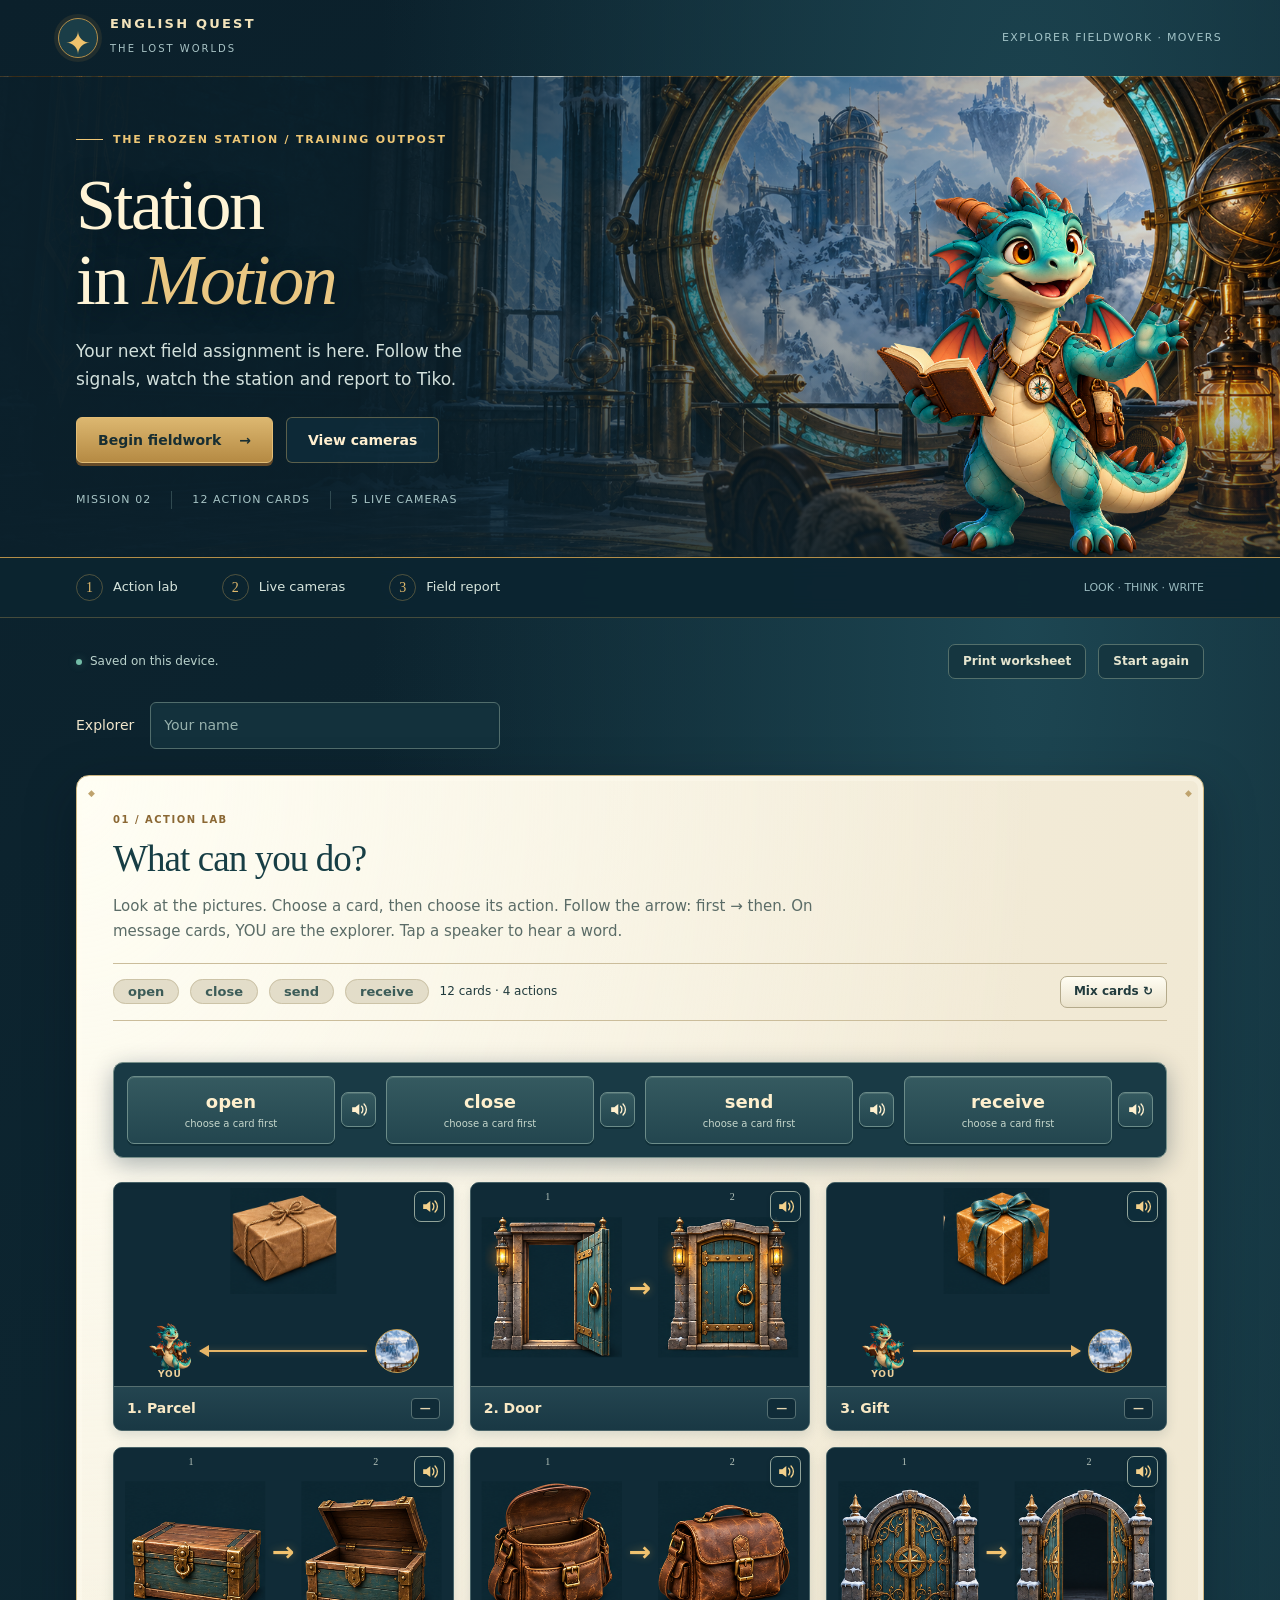
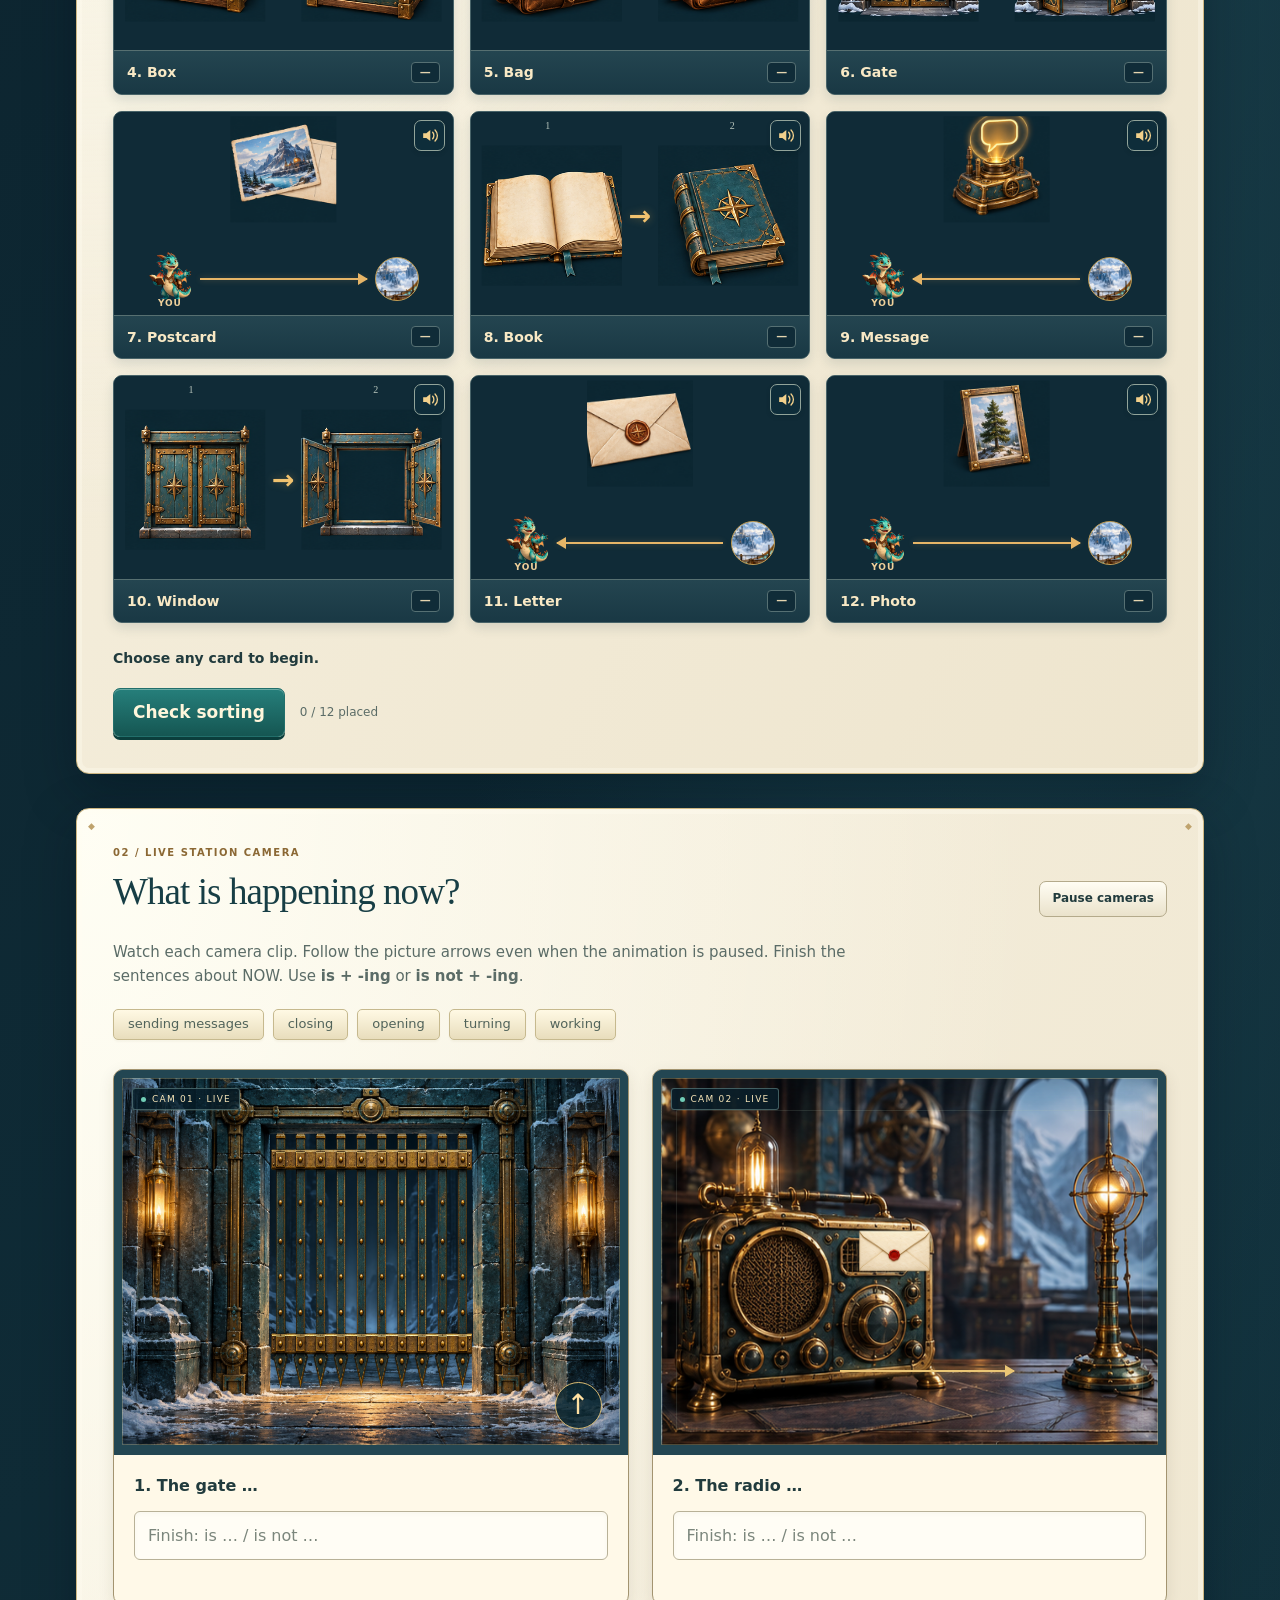
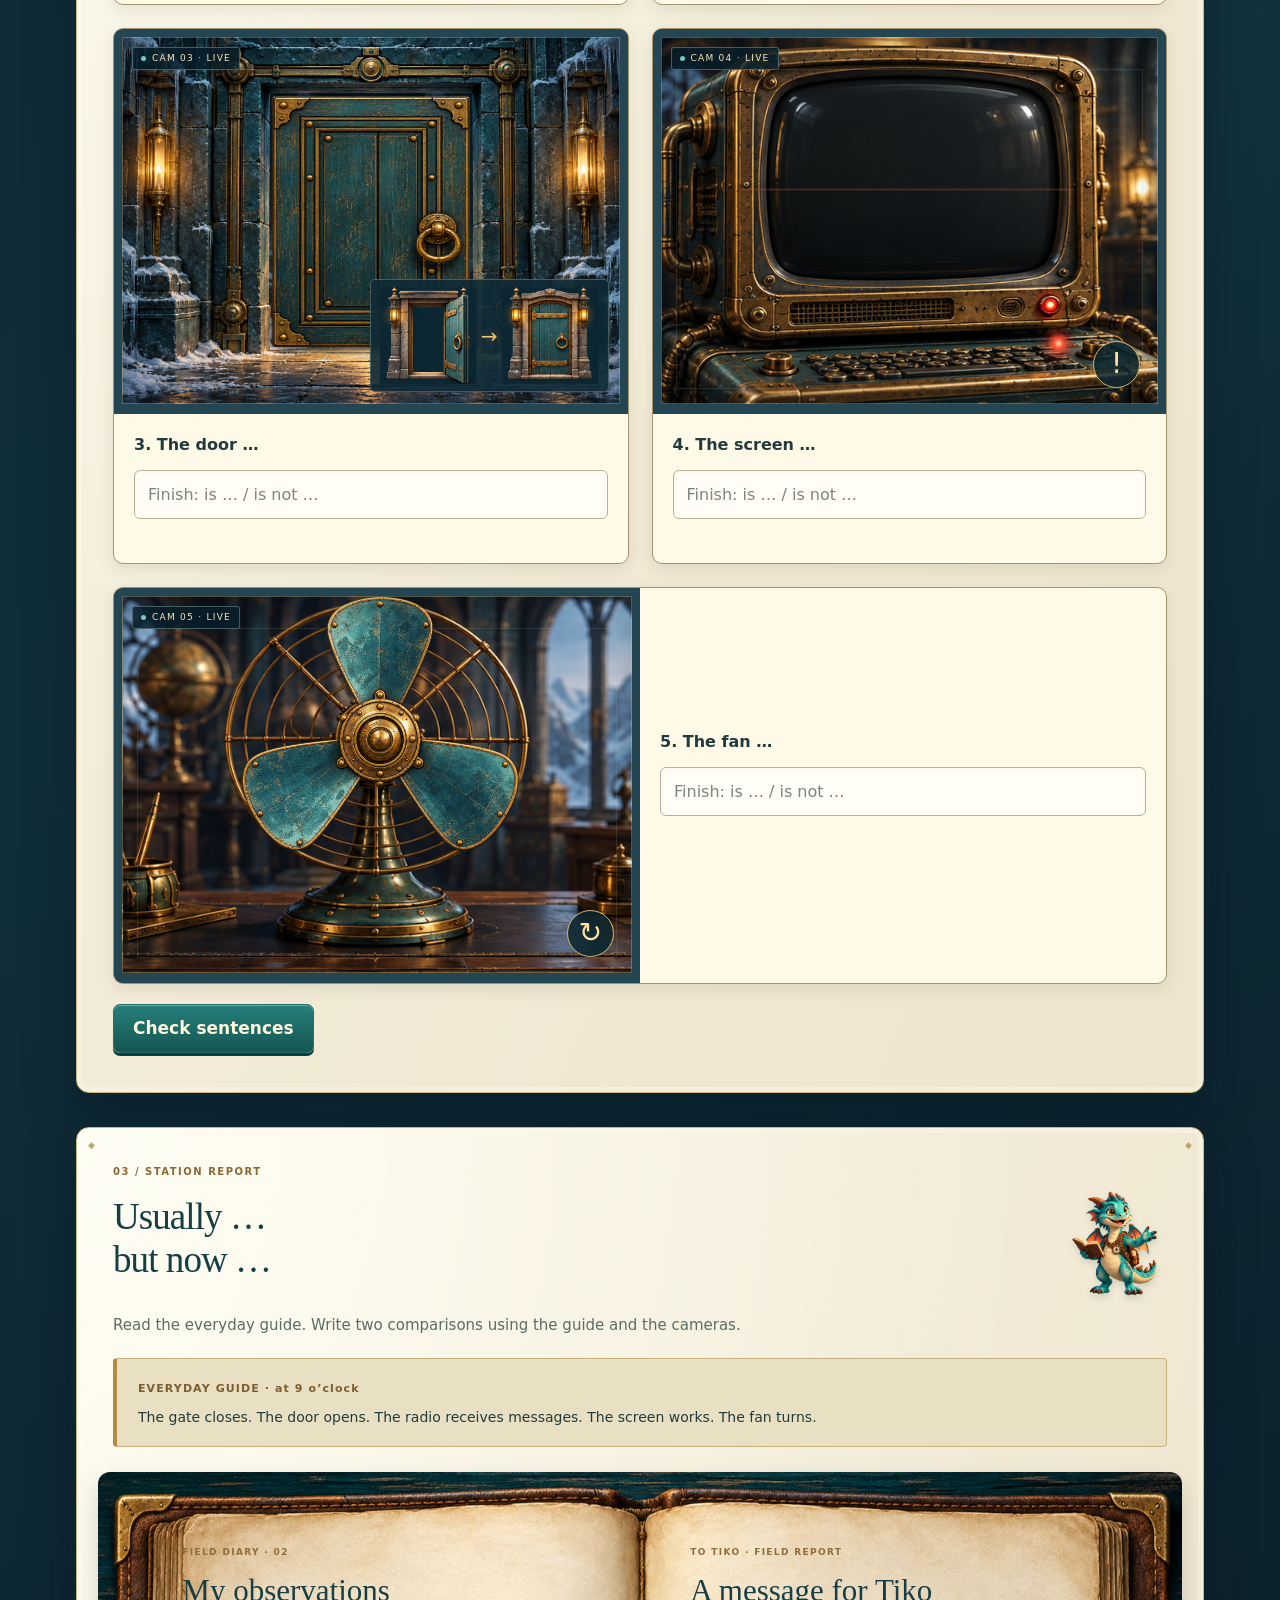
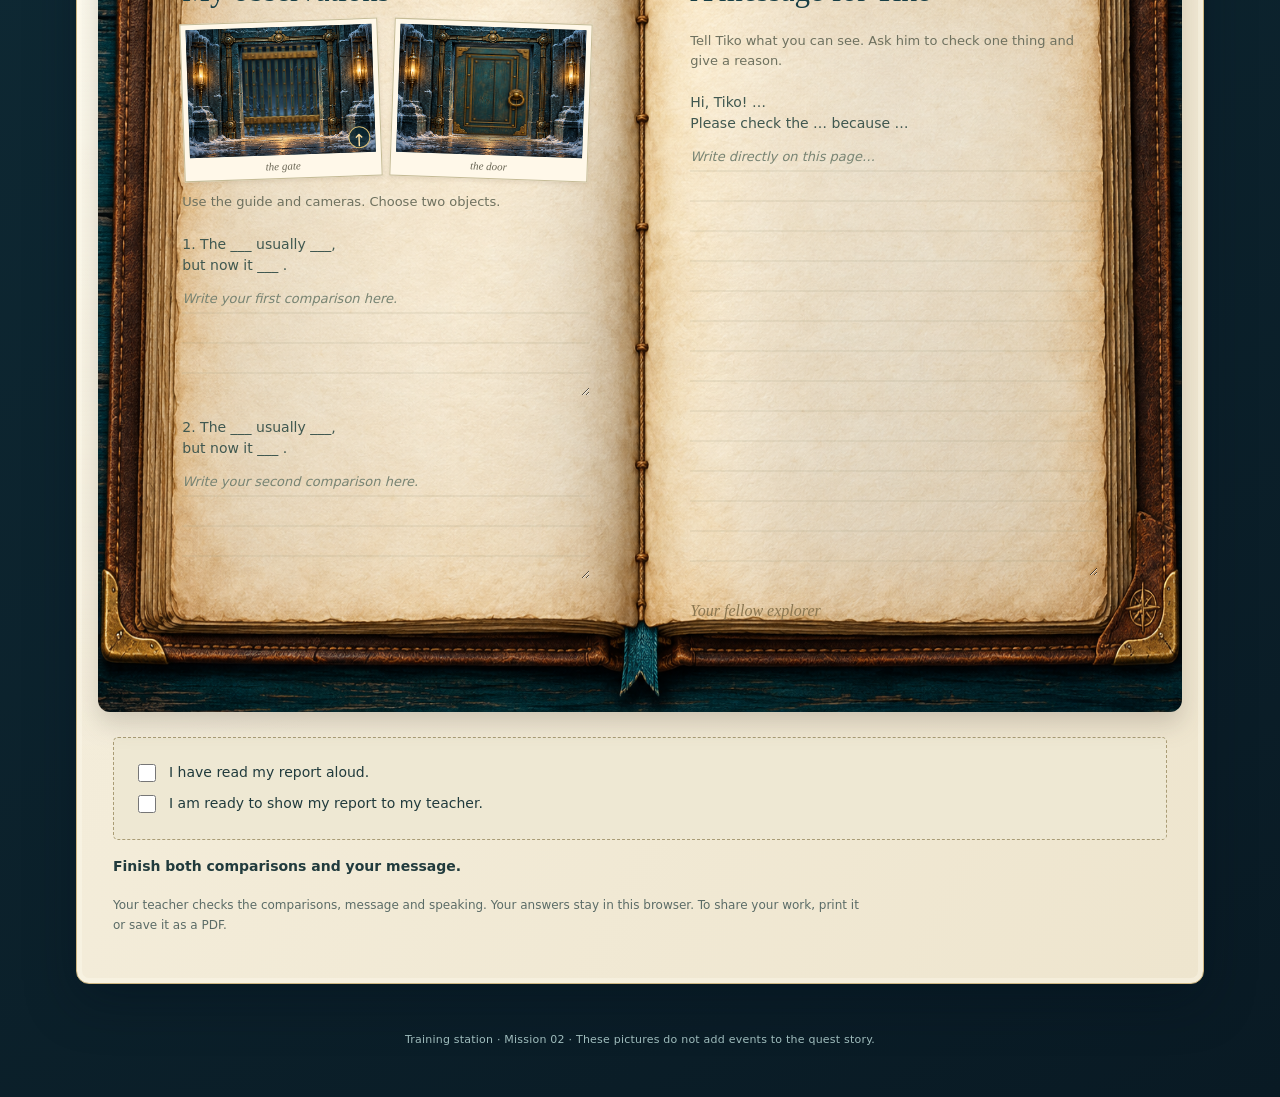
==== index.html @ 45d47714 "Add Mission 02 interactive homework with illustrations, animation and audio" ====
<!doctype html>
<html lang="en">
<head>
<meta charset="utf-8"><meta name="viewport" content="width=device-width,initial-scale=1">
<meta name="theme-color" content="#123e48">
<title>Mission 02 · Station in Motion</title>
<link rel="stylesheet" href="game.css">
<link rel="stylesheet" href="motion-journal.css">
<link rel="stylesheet" href="pronunciation.css">
</head>
<body>
<div class="masthead"><a href="#" class="brand"><span class="compass" aria-hidden="true">✦</span><span><strong>ENGLISH QUEST</strong><small>THE LOST WORLDS</small></span></a><span class="masthead-note">Explorer fieldwork · Movers</span></div>
<header class="hero"><div class="hero-inner"><div class="hero-copy"><div class="eyebrow">The Frozen Station / Training outpost</div><h1>Station<br>in <em>Motion</em></h1><p>Your next field assignment is here. Follow the signals, watch the station and report to Tiko.</p><div class="hero-buttons"><a class="hero-primary" href="#part1">Begin fieldwork <span aria-hidden="true">→</span></a><a href="#part2">View cameras</a></div><div class="hero-meta"><span>Mission 02</span><span>12 action cards</span><span>5 live cameras</span></div></div><img class="tiko-hero" src="assets/tiko-field-guide.png" alt="Tiko welcomes you with his field notebook" width="365" height="410"></div></header>
<nav class="quest-nav" aria-label="Your assignment"><div class="quest-nav-inner"><a href="#part1"><b>1</b> Action lab</a><a href="#part2"><b>2</b> Live cameras</a><a href="#part3"><b>3</b> Field report</a><span class="nav-progress">LOOK · THINK · WRITE</span></div></nav>
<main>
<div class="toolbar"><span class="save" id="saveStatus" role="status">Answers save on this device.</span><button id="print">Print worksheet</button><button id="restart">Start again</button></div>
<div id="resetBox" class="reset-box" hidden><p>Start a new attempt? This will clear your answers on this device.</p><button id="cancelReset">Keep my work</button> <button id="confirmReset">Clear and start again</button></div>
<label class="name">Explorer <input id="name" autocomplete="given-name" placeholder="Your name" maxlength="70"></label>
<section id="part1"><div class="step">01 / Action lab</div><h2>What can you do?</h2><p class="intro">Look at the pictures. Choose a card, then choose its action. Follow the arrow: first → then. On message cards, YOU are the explorer. Tap a speaker to hear a word.</p>
<div class="legend"><span><b>open</b></span><span><b>close</b></span><span><b>send</b></span><span><b>receive</b></span><span>12 cards · 4 actions</span><button id="mixCards" type="button">Mix cards ↻</button></div>

<div class="bins" aria-label="Choose an action"><button data-bin="open">open<small>choose a card first</small></button><button data-bin="close">close<small>choose a card first</small></button><button data-bin="send">send<small>choose a card first</small></button><button data-bin="receive">receive<small>choose a card first</small></button></div>
<div class="cards" id="cards"></div><p class="status" id="sortStatus" role="status" aria-live="polite">Choose any card to begin.</p><div class="actions"><button class="primary" id="checkSort">Check sorting</button><span class="progress" id="sortProgress"></span></div></section>
<section id="part2"><div class="step">02 / Live station camera</div><div class="camera"><h2>What is happening now?</h2><button id="pause" aria-pressed="false">Pause cameras</button></div>
<p class="intro">Watch each camera clip. Follow the picture arrows even when the animation is paused. Finish the sentences about NOW. Use <b>is + -ing</b> or <b>is not + -ing</b>.</p><div class="bank" id="bank"></div>
<div class="scenes" id="scenes"></div><div class="actions"><button class="primary" id="checkNow">Check sentences</button><span id="nowStatus" class="status" role="status" aria-live="polite"></span></div></section>
<section id="part3"><div class="step">03 / Station report</div><div class="report-heading"><h2>Usually …<br>but now …</h2><img src="assets/tiko-field-guide.png" alt="Tiko with his notebook" width="105" height="112" loading="lazy"></div><p class="intro">Read the everyday guide. Write two comparisons using the guide and the cameras.</p>
<div class="routine"><b>EVERYDAY GUIDE · at 9 o’clock</b><p>The gate closes. The door opens. The radio receives messages. The screen works. The fan turns.</p></div>
<div class="writing journal-spread" aria-label="Your open field diary">
<div class="journal-page journal-left"><p class="journal-eyebrow">FIELD DIARY · 02</p><h3>My observations</h3><div class="journal-photos" aria-label="Look back at the cameras"><figure><div class="mini-camera" data-mini-camera="gate"></div><figcaption>the gate</figcaption></figure><figure><div class="mini-camera" data-mini-camera="door"></div><figcaption>the door</figcaption></figure></div><p class="journal-instruction">Use the guide and cameras. Choose two objects.</p><label for="compare1">1. The ___ usually ___,<br>but now it ___ .<textarea id="compare1" rows="3" placeholder="Write your first comparison here."></textarea></label><label for="compare2">2. The ___ usually ___,<br>but now it ___ .<textarea id="compare2" rows="3" placeholder="Write your second comparison here."></textarea></label></div>
<div class="journal-page journal-right"><p class="journal-eyebrow">TO TIKO · FIELD REPORT</p><h3>A message for Tiko</h3><p class="journal-instruction">Tell Tiko what you can see. Ask him to check one thing and give a reason.</p><label for="message">Hi, Tiko! …<br>Please check the … because …<textarea id="message" rows="11" placeholder="Write directly on this page…"></textarea></label><span class="journal-signoff">Your fellow explorer</span></div></div>
<div class="checklist"><label><input type="checkbox" id="readAloud"> I have read my report aloud.</label><label><input type="checkbox" id="ready"> I am ready to show my report to my teacher.</label></div><p id="reportStatus" class="status" role="status"></p><p class="notice">Your teacher checks the comparisons, message and speaking. Your answers stay in this browser. To share your work, print it or save it as a PDF.</p></section>
<footer>Training station · Mission 02 · These pictures do not add events to the quest story.</footer>
</main>
<script>
'use strict';
const KEY='english-quest-homework02-v1';
const $=s=>document.querySelector(s);
const shuffle=a=>{const b=[...a];for(let i=b.length-1;i>0;i--){const j=Math.floor(Math.random()*(i+1));[b[i],b[j]]=[b[j],b[i]]}return b};
const items=[['window','open'],['box','open'],['gate','open'],['bag','close'],['book','close'],['door','close'],['postcard','send'],['gift','send'],['photo','send'],['letter','receive'],['parcel','receive'],['message','receive']].map(([id,action])=>({id,action}));
function mixOrder(previous=[]){const action=id=>items.find(x=>x.id===id).action;for(let attempt=0;attempt<3000;attempt++){const next=shuffle(items.map(x=>x.id));if(next.every((id,i)=>!i||action(id)!==action(next[i-1]))&&next.some((id,i)=>id!==previous[i]))return next}const buckets=shuffle(['open','close','send','receive']).map(a=>shuffle(items.filter(x=>x.action===a).map(x=>x.id)));return Array.from({length:3},(_,i)=>buckets.map(b=>b[i])).flat()}
const freshBank=['opening','closing','sending messages','working','turning'];
const fresh=()=>({order:mixOrder(),orderEdition:3,bank:shuffle(freshBank),sort:{},checkedSort:false,now:['','','','',''],checkedNow:false,name:'',compare1:'',compare2:'',message:'',readAloud:false,ready:false});
let state=fresh(),stored=false,storageOK=true,orderMigrated=false;
try{const raw=localStorage.getItem(KEY);if(raw){const s=JSON.parse(raw);if(s&&Array.isArray(s.order)&&s.order.length===12&&new Set(s.order).size===12&&s.order.every(id=>items.some(x=>x.id===id))){state={...fresh(),...s};state.sort=s.sort&&typeof s.sort==='object'?s.sort:{};state.now=Array.from({length:5},(_,i)=>typeof s.now?.[i]==='string'?s.now[i]:'');state.bank=Array.isArray(s.bank)&&s.bank.length===5&&new Set(s.bank).size===5&&s.bank.every(x=>freshBank.includes(x))?s.bank:fresh().bank;stored=true}}}catch(e){storageOK=false}
function save(){try{localStorage.setItem(KEY,JSON.stringify(state));storageOK=true;$('#saveStatus').textContent='Saved on this device.'}catch(e){storageOK=false;$('#saveStatus').textContent='Saving is unavailable. Print or save a PDF before closing.'}reportStatus()}
if(stored){const rawOrder=JSON.parse(localStorage.getItem(KEY));if(rawOrder.orderEdition!==3){state.order=mixOrder(state.order);state.orderEdition=3;orderMigrated=true}}
const spriteMap={window:[0,1],box:[2,3],gate:[4,5],bag:[6,7],book:[8,9],door:[10,11],postcard:[12],gift:[13],photo:[14],letter:[15],parcel:[16],message:[17]};
function sprite(n,extra=''){return `<span class="sprite ${extra}" style="--sx:${n%6};--sy:${Math.floor(n/6)}" aria-hidden="true"></span>`}
function cardArt(item){const cells=spriteMap[item.id];if(cells.length===2)return `<span class="art" role="img" aria-label="${item.id}: first state followed by second state"><span class="state-number one">1</span><span class="state-number two">2</span><span class="pair">${sprite(cells[0])}<span class="art-arrow" aria-hidden="true">→</span>${sprite(cells[1])}</span></span>`;
return `<span class="art transmission ${item.action==='receive'?'incoming':''}" role="img" aria-label="${item.id}: follow the arrow relative to YOU">${sprite(cells[0])}<span class="route"><span class="you-token"><img src="assets/tiko-field-guide.png" alt="" width="44" height="47"><small>YOU</small></span><span class="route-arrow" aria-hidden="true"></span><span class="station-token" aria-hidden="true"></span></span></span>`}
let selected=null;
function renderCards(){const container=$('#cards');container.replaceChildren();state.order.forEach((id,i)=>{const item=items.find(x=>x.id===id),button=document.createElement('button');button.className='card';button.dataset.id=id;button.type='button';button.setAttribute('aria-pressed',String(selected===id));button.setAttribute('aria-label',`Card ${i+1}: ${id}. ${state.sort[id]?'Your choice: '+state.sort[id]: 'Choose an action.'}`);button.innerHTML=cardArt(item);const caption=document.createElement('span');caption.className='caption';const name=document.createElement('strong');name.textContent=`${i+1}. ${id}`;const tag=document.createElement('span');tag.className='tag';tag.textContent=state.sort[id]||'—';caption.append(name,tag);button.append(caption);const line=document.createElement('span');line.className='printline';line.textContent='Action: ______________';button.append(line);if(state.checkedSort&&state.sort[id]){button.dataset.result=state.sort[id]===item.action?'correct':'wrong';tag.textContent+=(state.sort[id]===item.action?' ✓':' · try again')}button.onclick=()=>{selected=id;container.querySelectorAll('.card').forEach(b=>b.setAttribute('aria-pressed',String(b.dataset.id===id)));$('#sortStatus').textContent=`Card ${i+1}: ${id}. Choose its action below.`};container.append(button)});updateSortProgress()}
function updateSortProgress(){const assigned=items.filter(x=>state.sort[x.id]).length,correct=items.filter(x=>state.sort[x.id]===x.action).length;$('#sortProgress').textContent=state.checkedSort?`${correct} / 12 correct · ${assigned} / 12 placed`:`${assigned} / 12 placed`;if(state.checkedSort&&correct===12)$('#sortStatus').textContent='Sorting complete! All 12 actions are correct.';document.dispatchEvent(new Event('cards-rendered'))}
document.querySelectorAll('[data-bin]').forEach(b=>b.onclick=()=>{if(!selected){$('#sortStatus').textContent='Choose a picture card first.';return}const id=selected;state.sort[id]=b.dataset.bin;state.checkedSort=false;save();renderCards();$('#sortStatus').textContent=`${id}: ${b.dataset.bin}. You can change your choice.`;selected=null;document.querySelectorAll('.card').forEach(c=>c.setAttribute('aria-pressed','false'))});
$('#checkSort').onclick=()=>{state.checkedSort=true;save();renderCards();if(items.some(x=>state.sort[x.id]!==x.action))$('#sortStatus').textContent='Look at the arrows. Change the marked cards, then check again.'};
$('#mixCards').onclick=()=>{state.order=mixOrder(state.order);selected=null;save();renderCards();$('#sortStatus').textContent='Cards mixed. Your answers are kept.'};
const sceneData=[{id:'gate',noun:'gate',answer:['is opening'],hint:'Look at the upward arrow. The gate is moving up.'},{id:'radio',noun:'radio',answer:['is sending messages','is sending a message','is sending'],hint:'Follow the arrow from the radio towards the other station.'},{id:'door',noun:'door',answer:['is closing'],hint:'Follow the arrow from the narrow door to the full door.'},{id:'screen',noun:'screen',answer:['is not working',"isn't working"],hint:'The screen is blank. The red fault light is on.'},{id:'fan',noun:'fan',answer:['is turning','is spinning'],hint:'Follow the round arrow around the moving blades.'}];
function sceneArt(id){const position={gate:[0,0],radio:[1,0],door:[2,0],screen:[0,1],fan:[1,1]},[cx,cy]=position[id];
let overlay='';
if(id==='gate')overlay='<div class="gate-track"><div class="moving-portcullis"><svg viewBox="9 5.5 103 87.5" preserveAspectRatio="none" aria-hidden="true"><image href="assets/motion-layers.png" width="200" height="100" preserveAspectRatio="none"/></svg></div></div><span class="camera-arrow" aria-hidden="true">↑</span>';
if(id==='door')overlay=`<div class="door-stage"><div class="moving-door-leaf"><svg viewBox="133 6.5 55 86" preserveAspectRatio="none" aria-hidden="true"><image href="assets/motion-layers.png" width="200" height="100" preserveAspectRatio="none"/></svg></div></div><span class="door-sequence" aria-hidden="true">${sprite(10)}<span class="art-arrow">→</span>${sprite(11)}</span>`;
if(id==='radio')overlay='<span class="live-envelope"><img src="assets/letter-envelope.png" alt="" width="240" height="160"></span><span class="signal-track" aria-hidden="true"></span>';
if(id==='fan')overlay='<img class="fan-rotor" src="assets/fan-rotor.png" alt="" width="1024" height="1024"><span class="camera-arrow" aria-hidden="true">↻</span>';
if(id==='screen')overlay='<span class="screen-fault-light" aria-hidden="true"></span><span class="screen-attempt" aria-hidden="true"></span><span class="camera-arrow" aria-hidden="true">!</span>';
return `<div class="camera-view camera-${id}" role="img" aria-label="Camera: ${id}"><div class="scene-painting" style="--cx:${cx};--cy:${cy};--row-size:${cy?186.4:216}%"></div><span class="camera-id">CAM 0${sceneData.findIndex(x=>x.id===id)+1} · LIVE</span><span class="camera-corners"></span>${overlay}</div>`}
function renderScenes(){const el=$('#scenes');el.replaceChildren();sceneData.forEach((s,i)=>{const card=document.createElement('article');card.className='scene motion';card.innerHTML=sceneArt(s.id);const body=document.createElement('div');body.className='scene-body';const label=document.createElement('label');label.htmlFor='now'+i;label.textContent=`${i+1}. The ${s.noun} …`;const input=document.createElement('input');input.id='now'+i;input.value=state.now[i];input.placeholder='Finish: is … / is not …';input.autocomplete='off';input.spellcheck=false;input.setAttribute('aria-describedby','feedback'+i);input.oninput=()=>{state.now[i]=input.value;state.checkedNow=false;document.querySelectorAll('.scene').forEach(x=>x.classList.remove('correct','wrong'));document.querySelectorAll('.feedback').forEach(x=>x.textContent='');$('#nowStatus').textContent='';save()};const feedback=document.createElement('div');feedback.id='feedback'+i;feedback.className='feedback';body.append(label,input,feedback);card.append(body);el.append(card)});if(state.checkedNow)gradeNow()}
function normalize(t){return t.toLowerCase().trim().replace(/[’]/g,"'").replace(/[.!?]+$/,'').replace(/\s+/g,' ').trim()}
function gradeNow(){let count=0;document.querySelectorAll('.scene').forEach((card,i)=>{const s=sceneData[i],text=normalize(state.now[i]).replace(new RegExp('^the '+s.noun+' '),'');const ok=s.answer.includes(text);count+=Number(ok);card.classList.toggle('correct',ok);card.classList.toggle('wrong',!ok);$('#feedback'+i).textContent=ok?'✓ Correct.':!state.now[i].trim()?'Watch the camera and finish the sentence.':'Try again. '+s.hint});$('#nowStatus').textContent=count===5?'All 5 sentences complete!':`${count} / 5 correct. You can edit and check again.`}
$('#checkNow').onclick=()=>{state.checkedNow=true;gradeNow();save()};
$('#pause').onclick=()=>{const paused=$('#pause').getAttribute('aria-pressed')!=='true';$('#pause').setAttribute('aria-pressed',String(paused));$('#pause').textContent=paused?'Play cameras':'Pause cameras';$('#scenes').classList.toggle('paused',paused);document.body.classList.toggle('cameras-paused',paused)};
function reportStatus(){const filled=['compare1','compare2','message'].every(k=>String(state[k]).trim());$('#reportStatus').textContent=filled&&state.readAloud&&state.ready?'Report ready for your teacher.':filled?'Report written. Read it aloud, then tick the boxes.':'Finish both comparisons and your message.'}
function init(){selected=null;renderCards();renderScenes();$('#bank').replaceChildren(...state.bank.map(w=>{const el=document.createElement('span');el.textContent=w;return el}));['name','compare1','compare2','message'].forEach(id=>{$('#'+id).value=state[id];$('#'+id).oninput=()=>{state[id]=$('#'+id).value;save()}});['readAloud','ready'].forEach(id=>{$('#'+id).checked=!!state[id];$('#'+id).onchange=()=>{state[id]=$('#'+id).checked;save()}});reportStatus()}
$('#restart').onclick=()=>{$('#resetBox').hidden=false;$('#cancelReset').focus()};$('#cancelReset').onclick=()=>{$('#resetBox').hidden=true;$('#restart').focus()};$('#confirmReset').onclick=()=>{state=fresh();$('#resetBox').hidden=true;$('#sortStatus').textContent='New attempt. Choose any card to begin.';$('#nowStatus').textContent='';save();init();$('#restart').focus()};$('#print').onclick=()=>window.print();
document.querySelectorAll('[data-mini-camera]').forEach(el=>el.innerHTML=sceneArt(el.dataset.miniCamera));
init();if(!stored||orderMigrated)save();if(stored&&storageOK)$('#saveStatus').textContent='Your saved answers have been restored.';else if(!storageOK)$('#saveStatus').textContent='Saving is unavailable. Print or save a PDF before closing.';
</script>
<script src="pronunciation.js"></script>
</body></html>
---- game.css ----
:root{--ink:#213b3d;--muted:#5b6c67;--paper:#faf5e7;--teal:#136b69;--gold:#e8b963;--line:#cfc7ad;--red:#a33539;--green:#236846;--night:#0b202b}
*{box-sizing:border-box}html{scroll-behavior:smooth;scroll-padding-top:90px}body{margin:0;color:var(--ink);font:17px/1.6 'Segoe UI',system-ui,sans-serif;background:radial-gradient(ellipse at 80% 10%,#1d4652,transparent 45%),linear-gradient(150deg,#0b202b,#102e39 60%,#091a24);background-attachment:scroll}button,input,textarea{font:inherit}button,a{touch-action:manipulation}button{cursor:pointer}button:focus-visible,input:focus-visible,textarea:focus-visible,a:focus-visible{outline:3px solid #54b9c5;outline-offset:4px}button{border:1px solid #b4aa8b;border-radius:7px;background:linear-gradient(#fffdf3,#eae2cb);box-shadow:inset 0 1px #fff7df,0 2px 0 #b9ae8c;color:var(--ink);padding:10px 19px;font-weight:650;transition:transform .15s,box-shadow .15s}button:hover{transform:translateY(-1px);box-shadow:inset 0 1px #fff7df,0 4px 12px #132b3026}button:active{transform:translateY(1px)}.primary,.hero-primary{background:linear-gradient(#267f7b,#155652);color:#fff6db;border-color:#226f6b;box-shadow:inset 0 1px #6aaba4,0 3px #0b3e3c}.masthead{height:76px;display:flex;align-items:center;justify-content:space-between;max-width:1220px;margin:auto;padding:0 28px;color:#f3e3bb;gap:16px}.brand{display:flex;align-items:center;gap:12px;text-decoration:none;color:inherit}.compass{width:40px;height:40px;border:1px solid #b18d49;border-radius:50%;display:grid;place-items:center;color:#efc26c;font-size:31px;background:#1a3d47;box-shadow:0 0 0 4px #b28b4220}.brand strong{display:block;font-size:13px;letter-spacing:.17em;line-height:1.3}.brand small{font-size:10px;letter-spacing:.2em;color:#a8c3c5}.masthead-note{font-size:11px;letter-spacing:.12em;text-transform:uppercase;color:#a1c2c6}.hero{position:relative;min-height:480px;max-width:1380px;margin:0 auto;overflow:hidden;border-top:1px solid #a97e4155;border-bottom:1px solid #b48e48;background:#122f3c url('assets/observatory.png') center 47%/cover}.hero:before{content:'';position:absolute;inset:0;background:linear-gradient(90deg,#0b202bf5 0%,#0b202be0 28%,#0b202b7a 59%,#0b202b12),linear-gradient(0deg,#0b202bb0,transparent 45%)}.hero-inner{position:relative;max-width:1180px;min-height:480px;padding:48px 26px 42px;margin:auto;display:flex;align-items:center}.hero-copy{max-width:630px;position:relative;z-index:1}.eyebrow{text-transform:uppercase;letter-spacing:.16em;font-size:11px;font-weight:750;color:#efc776;display:flex;align-items:center;gap:10px}.eyebrow:before{content:'';width:27px;height:1px;background:#efc776}h1{font-family:Georgia,'Times New Roman',serif;font-weight:500;font-size:clamp(42px,5.7vw,72px);letter-spacing:-.035em;line-height:1.04;margin:19px 0;color:#fff4d6;text-shadow:0 3px 24px #03131c}h1 em{color:#eac782;font-weight:400}.hero-copy>p{font-size:17px;max-width:440px;color:#d2e0dc;margin:21px 0 24px}.hero-buttons{display:flex;gap:13px;flex-wrap:wrap}.hero-buttons a{display:inline-flex;align-items:center;justify-content:center;gap:18px;border:1px solid #e0bd715e;padding:11px 21px;border-radius:6px;text-decoration:none;font-size:14px;font-weight:650;color:#ffefd0;background:#102e3dbb}.hero-buttons .hero-primary{background:linear-gradient(#dcb770,#b58a43);border-color:#e3bd75;color:#182e32;box-shadow:0 3px #664b28}.tiko-hero{position:absolute;right:15px;bottom:-20px;width:clamp(230px,30vw,365px);height:410px;object-fit:contain;object-position:center bottom;filter:drop-shadow(0 13px 22px #06172099);pointer-events:none}.hero-meta{display:flex;gap:20px;margin-top:28px;color:#a7c4c5;font-size:11px;text-transform:uppercase;letter-spacing:.1em}.hero-meta span+span{border-left:1px solid #7fa3a052;padding-left:20px}.quest-nav{position:sticky;top:0;z-index:8;background:#0c2530f5;border-bottom:1px solid #b3955459;backdrop-filter:blur(10px)}.quest-nav-inner{max-width:1180px;margin:auto;display:flex;align-items:center;padding:12px 26px;gap:10px}.quest-nav a{color:#d7e5dd;text-decoration:none;font-size:13px;display:flex;gap:10px;align-items:center;padding:4px 22px 4px 0;margin-right:12px}.quest-nav b{color:#e0b96c;border:1px solid #a78e5270;width:27px;height:27px;display:grid;place-items:center;border-radius:50%;font:14px Georgia,serif}.nav-progress{margin-left:auto;font-size:11px;color:#9bbbc0;white-space:nowrap}main{max-width:1180px;margin:auto;padding:26px 26px 48px}.toolbar{display:flex;gap:12px;align-items:center;flex-wrap:wrap;margin:0 0 23px}.toolbar button{background:#153640;box-shadow:none;border-color:#54706b;color:#e5e5cf;font-size:12px;padding:7px 14px}.save{font-size:12px;color:#bbd3cd;margin-right:auto;display:flex;align-items:center;gap:8px}.save:before{content:'';width:6px;height:6px;border-radius:50%;background:#73bda8;box-shadow:0 0 8px #73bda84f}.name{display:flex;align-items:center;gap:16px;color:#f0e5ca;font-size:14px;margin:20px 0 26px}.name input{background:#13313c;color:#fff3d3;border:1px solid #516d6c;width:min(350px,75%)}.name input::placeholder{color:#97b1ad}section{background:radial-gradient(ellipse at 0% 0%,#fffef4,transparent 60%),linear-gradient(115deg,#f6f0df,#eee5ce);border:1px solid #cfb782;border-radius:13px;margin:24px 0 34px;padding:clamp(20px,3vw,36px);position:relative;box-shadow:0 17px 50px #020f1959,inset 0 0 0 5px #fffbef55}section:before,section:after{content:'◆';position:absolute;top:10px;color:#bfa36d;font-size:9px}section:before{left:11px}section:after{right:11px}.step{color:#8b6834;font-size:10px;letter-spacing:.15em;font-weight:800;text-transform:uppercase;margin-bottom:9px}h2{font:400 clamp(27px,3vw,37px)/1.17 Georgia,'Times New Roman',serif;letter-spacing:-.025em;margin:0 0 14px;color:#173e45}h3{font:400 27px/1.2 Georgia,serif;color:#173e45;margin:0 0 12px}.intro{max-width:750px;color:var(--muted);font-size:15px;margin:12px 0 20px;line-height:1.65}.legend{display:flex;flex-wrap:wrap;align-items:center;gap:7px 11px;font-size:12px;border-top:1px solid #cbbd9b;border-bottom:1px solid #cbbd9b;padding:12px 0}.legend b{background:#e3ddc9;color:#3c5c58;padding:4px 14px;border:1px solid #ccc3a7;border-radius:30px;font-size:13px}.legend span:last-child{margin-left:auto;color:#7d7865}.cards{display:grid;grid-template-columns:repeat(3,minmax(0,1fr));gap:16px;margin:24px 0}.card{min-width:0;display:block;padding:0;text-align:left;overflow:hidden;border:1px solid #486368;border-radius:9px;background:#0f2c38;box-shadow:0 5px 12px #203c4522,inset 0 0 0 3px #234652;color:#f9e9c5;transition:border-color .15s,transform .15s}.card:hover{border-color:#ccaa62;box-shadow:0 6px 15px #15303d33}.card[aria-pressed=true]{outline:3px solid #af8541;outline-offset:3px;border-color:#f6d38b}.card[data-result=wrong]{border:2px solid var(--red)}.card[data-result=correct]{border:2px solid var(--green)}.caption{display:flex;align-items:center;justify-content:space-between;gap:8px;padding:10px 13px;background:linear-gradient(#244550,#193844);border-top:1px solid #577071;font-size:14px}.caption strong{font-weight:600;text-transform:capitalize}.tag{font-size:11px;color:#e5d5af;background:#102c38;border:1px solid #567073;padding:1px 8px;border-radius:4px;white-space:nowrap}.card[data-result=correct] .tag{background:#1b583f;color:#fff5da}.card[data-result=wrong] .tag{background:#85383c;color:#fff4dd}.art{position:relative;display:block;width:100%;aspect-ratio:1.67;background:#102b37;overflow:hidden}.pair{display:grid;grid-template-columns:1fr 24px 1fr;align-items:center;height:100%;padding:14px 5px 9px}.sprite{display:block;aspect-ratio:1;background-image:url('assets/inventory-atlas.png');background-size:600% 300%;background-position:calc(var(--sx)*20%) calc(var(--sy)*50%);background-repeat:no-repeat;min-width:0}.pair .sprite{width:100%}.state-number{position:absolute;top:8px;font:10px Georgia,serif;color:#b6c4bb}.state-number.one{left:22%}.state-number.two{right:22%}.art-arrow{color:#f1c26f;font-size:27px;line-height:1;text-align:center;filter:drop-shadow(0 0 4px #e4ad4b55)}.transmission .sprite{position:absolute;left:33%;top:0;width:34%;height:auto}.route{position:absolute;bottom:8px;left:10%;right:10%;display:flex;align-items:center;justify-content:space-between;gap:8px}.you-token{width:44px;height:55px;flex:0 0 44px;position:relative;display:block}.you-token img{width:44px;height:47px;object-fit:cover;object-position:50% 10%;display:block}.you-token small{display:block;font:800 9px/1 system-ui,sans-serif;letter-spacing:.1em;text-align:center;color:#efd19b}.station-token{width:44px;height:44px;display:block;border:1px solid #c19d56;border-radius:50%;background:url('assets/observatory.png') 85% 50%/450% auto;flex:0 0 44px}.route-arrow{height:2px;flex:1;background:#e6b567;position:relative;box-shadow:0 0 6px #e6b56755}.route-arrow:after{content:'';position:absolute;right:-1px;top:-5px;border-left:10px solid #e6b567;border-top:6px solid transparent;border-bottom:6px solid transparent}.incoming .route-arrow:after{right:auto;left:-1px;border-left:0;border-right:10px solid #e6b567}.bins{display:grid;grid-template-columns:repeat(4,minmax(0,1fr));gap:10px;padding:13px;background:#193a45;border:1px solid #78908a;border-radius:10px;margin:16px 0;position:sticky;top:62px;z-index:5;box-shadow:0 6px 24px #071e3355}.bins button{background:linear-gradient(#355a60,#23464f);border-color:#6c8c89;color:#fff0ce;box-shadow:inset 0 1px #85a19a50,0 2px #102f38;padding:11px 5px;font-size:18px;font-weight:650}.bins button:hover{background:linear-gradient(#4e746f,#355c5c);border-color:#dab97a}.bins small{display:block;color:#c5d6cb;font-size:10px;font-weight:400}.status{font-size:14px;font-weight:650;min-height:25px;margin:15px 0}.actions{display:flex;gap:15px;align-items:center;flex-wrap:wrap;margin-top:16px}.progress{color:var(--muted);font-size:12px}input,textarea{font:inherit;background:#fffdf5;color:#193e44;border:1px solid #b8b197;border-radius:6px;padding:11px 13px;box-shadow:inset 0 2px 4px #564a2d09}input::placeholder,textarea::placeholder{color:#7b867c}.camera{display:flex;align-items:center;justify-content:space-between;gap:14px;flex-wrap:wrap}.camera button{font-size:12px;box-shadow:none;padding:7px 12px}.bank{display:flex;flex-wrap:wrap;gap:9px;padding:0 0 12px}.bank span{border:1px solid #c6b98e;border-radius:5px;background:linear-gradient(#fff9e4,#e8ddbc);padding:4px 14px;color:#51635a;font-size:13px;box-shadow:0 2px 2px #6047160a}.scenes{display:grid;grid-template-columns:repeat(2,minmax(0,1fr));gap:23px;margin:17px 0}.scene{border:1px solid #a39470;border-radius:10px;overflow:hidden;background:#fff9e8;box-shadow:0 5px 16px #3d33211a}.camera-view{position:relative;aspect-ratio:4/3;background:#102b37;overflow:hidden;border:8px solid #234652;border-bottom-width:10px;box-shadow:inset 0 0 0 1px #c3a264}.scene-painting{position:absolute;inset:0;background:url('assets/camera-atlas.png');background-size:300% var(--row-size);background-position:calc(var(--cx)*50%) calc(var(--cy)*100%)}.camera-view:after{content:'';position:absolute;inset:0;pointer-events:none;box-shadow:inset 0 0 25px #00152045;border:1px solid #a7aa8066}.camera-id{position:absolute;top:10px;left:10px;background:#081e2ad9;border:1px solid #86aba675;color:#f7e5b8;border-radius:3px;padding:3px 8px;font-size:9px;letter-spacing:.14em;z-index:2}.camera-id:before{content:'';display:inline-block;width:5px;height:5px;background:#70cdb6;border-radius:50%;margin-right:6px}.camera-corners{position:absolute;inset:32px 15px 15px;border:1px solid #adc3ad25;pointer-events:none}.camera-arrow{position:absolute;bottom:16px;right:18px;background:#0a2630d9;border:1px solid #d7bb73;color:#ffe0a1;border-radius:50%;width:47px;height:47px;display:grid;place-items:center;font-size:28px;z-index:2}.door-sequence{position:absolute;right:11px;bottom:12px;display:flex;align-items:center;width:48%;padding:3px 5px;background:#102b37e8;border:1px solid #79928c80;border-radius:5px}.door-sequence .sprite{width:44%;flex:1}.door-sequence .art-arrow{font-size:20px}.scene-body{padding:18px 20px 12px}.scene-body label{display:block;font-size:16px;font-weight:650}.scene input{display:block;width:100%;margin-top:12px;font-size:16px}.feedback{font-size:13px;min-height:23px;margin-top:9px;color:#5b6c67}.scene.correct{outline:2px solid var(--green)}.scene.wrong{outline:2px solid var(--red)}.scene:last-child{grid-column:1/-1;display:grid;grid-template-columns:1fr 1fr;align-items:center}.scene:last-child .camera-view{aspect-ratio:4/3}.live-envelope{position:absolute;top:37%;left:42%;width:14%;z-index:1;animation:deliver 3s linear infinite;filter:drop-shadow(0 0 7px #e3c278)}.live-envelope .sprite{width:100%}.signal-track{position:absolute;bottom:20%;left:36%;width:35%;height:2px;background:#eac675;box-shadow:0 0 8px #eac675}.signal-track:after{content:'';position:absolute;right:-1px;top:-5px;border-left:10px solid #eac675;border-top:6px solid transparent;border-bottom:6px solid transparent}.fan-rotor{position:absolute;left:50%;top:49%;width:41%;aspect-ratio:1;background-image:url('assets/camera-atlas.png');background-size:300% 186.4%;background-position:100% 100%;border-radius:50%;transform:translate(-50%,-50%);mix-blend-mode:lighten;opacity:.7;animation:rotor 1.8s linear infinite}.gate-flow{position:absolute;right:12%;top:28%;color:#ffe0a1;font-size:52px;line-height:1;text-shadow:0 2px 8px #061925;animation:rise 2s ease-out infinite}.paused *{animation-play-state:paused!important}@keyframes deliver{0%{transform:translateX(-40%);opacity:0}15%{opacity:1}85%{opacity:1}100%{transform:translateX(210%);opacity:0}}@keyframes rotor{to{transform:translate(-50%,-50%) rotate(360deg)}}@keyframes rise{0%{transform:translateY(22px);opacity:.3}65%{opacity:1}100%{transform:translateY(-12px);opacity:.3}}.report-heading{display:flex;align-items:center;justify-content:space-between;gap:15px}.report-heading img{width:105px;height:112px;object-fit:contain;filter:drop-shadow(0 4px 3px #223e4325)}.routine{padding:17px 21px;border:1px solid #c7b17e;border-left:4px solid #b48b40;border-radius:4px;background:#e9dfc2;margin:19px 0 25px;font-size:14px}.routine b{color:#7d5d2e;font-size:11px;letter-spacing:.1em}.routine p{margin:8px 0 0}.writing label{display:block;margin:20px 0;font-size:15px}.writing input,.writing textarea{display:block;width:100%;margin-top:9px}.writing textarea{min-height:130px;resize:vertical;line-height:1.9;background-image:repeating-linear-gradient(transparent 0,transparent 31px,#dcd2b955 32px,transparent 33px)}.writing h3{margin-top:32px}.writing>p{font-size:14px;color:var(--muted)}.checklist{border:1px dashed #a99c75;background:#eee8d3;border-radius:5px;padding:16px 20px;margin-top:23px}.checklist label{display:flex;align-items:center;gap:10px;font-size:14px;margin:7px 0}input[type=checkbox]{accent-color:#1c7268;width:18px;height:18px;box-shadow:none}.notice{color:var(--muted);font-size:12px;line-height:1.7;max-width:750px}footer{text-align:center;font-size:11px;letter-spacing:.02em;color:#a2c0c0;padding:13px 0 0}.reset-box{background:#fff3dc;color:#613832;border:2px solid #b16555;border-radius:8px;padding:20px;margin-bottom:18px}.reset-box[hidden]{display:none}.printline{display:none}
@media(min-width:1500px){.hero{border-radius:0 0 14px 14px}}
@media(max-width:950px){.hero-copy{max-width:470px}.hero-copy>p{max-width:340px}.tiko-hero{right:-25px;width:300px;height:360px;opacity:.95}.cards{gap:12px}.pair{grid-template-columns:1fr 19px 1fr;padding-left:2px;padding-right:2px}.caption{padding:10px 9px;font-size:13px}.tag{padding:1px 5px;font-size:10px}.route{left:5%;right:5%}.art-arrow{font-size:21px}.quest-nav a{padding-right:10px;margin-right:0}.nav-progress{font-size:10px}.scene-body{padding:16px}.scene:last-child .camera-view{aspect-ratio:4/3}}
@media(max-width:700px){html{scroll-padding-top:70px}.masthead{height:64px;padding:0 19px}.masthead-note{display:none}.hero{min-height:545px}.hero-inner{min-height:545px;padding:33px 22px 170px;align-items:flex-start}.hero:before{background:linear-gradient(90deg,#0b202bf2,#0b202ba0),linear-gradient(0deg,#0b202b99,transparent)}h1{font-size:48px;max-width:350px}.hero-copy>p{font-size:15px;max-width:290px;margin:18px 0}.eyebrow{font-size:9px;letter-spacing:.13em}.tiko-hero{height:235px;width:205px;right:-13px;bottom:-22px}.hero-meta{max-width:170px;display:block;font-size:9px;line-height:2.5;margin-top:21px}.hero-meta span{display:block}.hero-meta span+span{border:0;padding:0}.hero-buttons{gap:9px}.hero-buttons a{padding:9px 13px;font-size:12px;gap:10px}.quest-nav-inner{padding:9px 17px;gap:9px;justify-content:space-between}.quest-nav a{font-size:11px;gap:6px;padding:0}.quest-nav b{width:23px;height:23px;font-size:12px}.nav-progress{display:none}main{padding:20px 14px 35px}.toolbar{gap:8px}.toolbar button{font-size:11px;padding:6px 10px}.save{flex-basis:100%;font-size:11px}.name{margin:17px 0;font-size:12px;gap:10px}.name input{font-size:14px;padding:9px 12px}section{padding:24px 16px;margin:21px 0 28px;border-radius:10px}h2{font-size:30px}.intro{font-size:14px}.legend{gap:8px 6px}.legend b{font-size:12px;padding:3px 10px}.legend span:last-child{width:100%;margin:3px 0 0;font-size:11px}.cards{grid-template-columns:repeat(2,minmax(0,1fr));gap:13px 10px}.art{aspect-ratio:1.15}.pair{grid-template-columns:1fr 15px 1fr;padding:14px 0 4px}.state-number{top:16px}.caption{padding:9px 8px;font-size:12px;align-items:flex-start;min-height:57px;flex-direction:column;gap:5px}.tag{font-size:10px}.route{left:4%;right:4%;gap:3px;bottom:12px}.you-token{flex-basis:31px;width:31px;height:43px}.you-token img{width:31px;height:35px}.you-token small{font-size:7px}.station-token{width:29px;height:29px;flex-basis:29px}.transmission .sprite{width:55%;left:23%;top:-3%}.bins{gap:6px;padding:8px;top:56px;margin-left:-7px;margin-right:-7px}.bins button{font-size:14px;padding:12px 1px}.bins small{display:none}.status{font-size:13px}.progress{font-size:11px}.actions{gap:10px}.actions button{font-size:14px;padding:9px 13px}.camera{align-items:flex-start;gap:5px}.camera h2{max-width:210px}.camera button{font-size:11px;padding:5px 9px;margin-bottom:5px}.bank{gap:7px}.bank span{font-size:12px;padding:3px 10px}.scenes{grid-template-columns:1fr;gap:20px}.scene:last-child{grid-column:auto;display:block}.scene:last-child .camera-view{aspect-ratio:4/3}.scene-body{padding:17px 15px}.scene input{font-size:16px}.camera-view{border-width:6px}.scene-body label{font-size:15px}.report-heading img{width:80px;height:98px}.report-heading h2{font-size:29px}.routine{padding:13px 16px;font-size:13px}.writing label{font-size:14px}.writing input,.writing textarea{font-size:16px}.checklist{padding:12px}.checklist label{font-size:13px;align-items:flex-start}.notice{font-size:11px}footer{font-size:10px}}
@media(prefers-reduced-motion:reduce){html{scroll-behavior:auto}*,*:before,*:after{animation:none!important;transition:none!important}.live-envelope{left:55%;opacity:1}.gate-flow{opacity:1}}
@media print{html{scroll-padding:0}body{background:white;color:#183e47;font-size:12px}.masthead,.quest-nav,.hero-buttons,.hero-meta,.tiko-hero,.hero:before,.toolbar,.actions,.bins,.camera button,.status,.feedback,.notice,footer,.reset-box,.save{display:none!important}.hero{background:white;min-height:0;border:0;border-bottom:2px solid #183e47;margin:0}.hero-inner{min-height:0;padding:12px 0;display:block}.hero-copy{max-width:none}.eyebrow{color:#183e47;font-size:9px}.eyebrow:before{display:none}h1{font-size:30px;color:#183e47;text-shadow:none;margin:9px 0}h1 em{color:inherit}.hero-copy>p{font-size:11px;margin:7px 0;color:inherit;max-width:none}main{padding:0;max-width:none}.name{color:inherit;margin:10px 0}.name input{background:white;color:#111}section{box-shadow:none;border:0;padding:12px 0;margin:12px 0;background:white;break-inside:auto}section:before,section:after{display:none}h2{font-size:25px}h3{font-size:22px}.step{font-size:9px}.intro{font-size:11px;margin:6px 0 10px}.cards{grid-template-columns:repeat(4,1fr);gap:8px;margin:12px 0}.card{break-inside:avoid;outline:none!important;border:1px solid #777!important;box-shadow:none}.art{aspect-ratio:1.4;print-color-adjust:exact;-webkit-print-color-adjust:exact}.caption{font-size:11px;min-height:0;background:white;color:#183e47;padding:5px 8px;border:0}.tag{display:none}.printline{display:block;background:white;color:#183e47;padding:2px 8px 9px;font-size:10px}.legend{background:white;padding:6px 0}.legend b{background:white;font-size:11px}.legend span:last-child{margin-left:auto}.scenes{gap:12px;grid-template-columns:repeat(2,1fr)}.scene{break-inside:avoid;outline:none!important;border:1px solid #777!important;box-shadow:none;background:white}.camera-view{height:157px;aspect-ratio:auto;print-color-adjust:exact;-webkit-print-color-adjust:exact;border-width:3px}.scene:last-child{grid-column:auto;display:block}.scene:last-child .camera-view{aspect-ratio:auto}.scene-body{padding:9px 12px}.scene-body label{font-size:12px}.scene input{border:0;border-bottom:1px solid #555;border-radius:0;box-shadow:none;font-size:12px;margin-top:5px;padding:6px 0}.bank{padding-bottom:0;gap:6px}.bank span{background:white;font-size:11px;padding:2px 9px}.camera-id{font-size:8px;top:5px;left:5px}.camera-arrow{width:30px;height:30px;font-size:20px;bottom:7px;right:7px}.gate-flow{font-size:30px}.camera-corners{display:none}.report-heading img{width:70px;height:80px}.writing label{font-size:12px;margin:14px 0}.writing input,.writing textarea{border:0;border-bottom:1px solid #555;box-shadow:none;border-radius:0;font-size:12px;background:white}.writing textarea{min-height:95px}.routine{font-size:12px;background:white;padding:10px 14px}.writing h3{margin-top:20px}.writing>p{font-size:11px}.checklist{background:white;padding:10px 14px}.checklist label{font-size:11px}.name input{font-size:12px}.motion *{animation:none!important}.live-envelope{left:55%;opacity:1}#part2,#part3{break-before:page}input,textarea{color:#111}button{transform:none!important}}

.sprite{clip-path:inset(4% 4%)}
.camera-fan .scene-painting{background-image:url('assets/camera-fan-atlas.png')}
.fan-rotor{left:50%;top:37.5%;width:64%;height:auto;background:none;mix-blend-mode:normal;opacity:.9;border-radius:0;object-fit:contain;transform:translate(-49%,-52.1%);transform-origin:49% 52.1%;animation-name:rotor-centered;filter:drop-shadow(0 1px 1px #081b24)}
@keyframes rotor-centered{from{transform:translate(-49%,-52.1%) rotate(0)}to{transform:translate(-49%,-52.1%) rotate(360deg)}}
---- motion-journal.css ----
/* Moving objects and a writable field diary; activity state stays in index.html. */
.legend #mixCards{margin-left:auto;padding:5px 13px;font-size:12px;box-shadow:none}
.camera-gate .scene-painting,.camera-door .scene-painting{background-image:url('assets/motion-frames.png');background-size:100% 100%;background-position:50% 50%}
.gate-track{position:absolute;left:29.5%;top:15%;width:41%;height:70%;overflow:hidden;filter:drop-shadow(0 3px 3px #061b2380)}
.moving-portcullis{position:absolute;inset:0;animation:gate-open 6s ease-in-out infinite}
.moving-portcullis svg,.moving-door-leaf svg{width:100%;height:100%;display:block;overflow:hidden}
.door-stage{position:absolute;left:29.5%;top:15%;width:41%;height:70%;perspective:850px;filter:drop-shadow(8px 5px 5px #061b2380)}
.moving-door-leaf{width:100%;height:100%;transform-origin:0 50%;animation:door-close 6s ease-in-out infinite;backface-visibility:hidden}
@keyframes gate-open{0%,9%{transform:translateY(0);opacity:1}82%,95%{transform:translateY(-76%);opacity:1}98%{transform:translateY(-76%);opacity:0}100%{transform:translateY(0);opacity:0}}
@keyframes door-close{0%,12%{transform:rotateY(-78deg);opacity:1}83%,94%{transform:rotateY(0);opacity:1}98%{transform:rotateY(0);opacity:0}100%{transform:rotateY(-78deg);opacity:0}}
.camera-radio .live-envelope{top:39%;left:38%;width:18%;filter:drop-shadow(0 2px 4px #061c2d80);animation:straight-delivery 4s linear infinite}
.live-envelope img{display:block;width:100%;height:auto;object-fit:contain;transform:none;clip-path:none}
@keyframes straight-delivery{0%{transform:translateX(-20%);opacity:0}12%{opacity:1}84%{opacity:1}100%{transform:translateX(190%);opacity:0}}
.screen-fault-light{position:absolute;left:76%;top:78%;width:8%;aspect-ratio:1;border-radius:50%;background:radial-gradient(circle,#ffe0a5 0%,#fa4c2d 18%,#f1252640 42%,transparent 72%);animation:fault-led 1.3s steps(2,end) infinite;pointer-events:none}
.camera-screen .camera-arrow{animation:fault-frame 2.5s ease-in-out infinite}
.screen-attempt{position:absolute;left:16%;top:20%;width:67%;height:43%;border-radius:15%;background:linear-gradient(transparent 49%,#d95e4b44 50%,transparent 51%);animation:boot-fail 4.5s linear infinite;pointer-events:none}
@keyframes fault-led{0%,45%{opacity:.1}46%,85%{opacity:1}86%,100%{opacity:.25}}
@keyframes fault-frame{0%,100%{box-shadow:0 0 0 0 #b9303040;border-color:#d7bb73}50%{box-shadow:0 0 18px 3px #b9303040;border-color:#b64b44}}
@keyframes boot-fail{0%,70%,100%{opacity:0}74%,78%{opacity:.3}76%,80%{opacity:0}82%{opacity:.1}}
.cameras-paused .camera-view *{animation-play-state:paused!important}
@media print{.journal-spread{width:100%!important}}
.journal-spread{background:#352c24 url('assets/open-field-diary.png') center/100% 100% no-repeat;width:calc(100% + 30px);min-width:0;min-height:700px;border-radius:12px;display:grid;grid-template-columns:minmax(0,1fr) minmax(0,1fr);gap:11%;padding:7% 8% 8%;margin:24px -15px 25px;filter:drop-shadow(0 12px 12px #392a2330)}
.journal-page{min-width:0;position:relative;color:#2c4544;display:flex;flex-direction:column}
.journal-page>*{min-width:0;max-width:100%;overflow-wrap:break-word}
.journal-eyebrow{font-size:9px;font-weight:800;letter-spacing:.15em;color:#8d6e3e;margin:0 0 12px}
.journal-page h3{font-size:clamp(24px,2.5vw,31px);margin:0 0 12px;font-family:Georgia,serif}
.journal-page .journal-instruction{font-size:12px;line-height:1.55;color:#6e715f;margin:10px 0 12px}
.journal-page label{display:block;font-size:13px;line-height:1.5;margin:9px 0 12px;color:#405850}
.journal-page textarea{display:block;resize:vertical;width:100%;border:0;border-radius:0;box-shadow:none;background-color:transparent;background-image:repeating-linear-gradient(transparent 0,transparent 28px,#9e9b7d45 29px,transparent 30px);font-size:16px;line-height:30px;padding:0 0 5px;margin:8px 0 0;min-height:95px;color:#223e47;caret-color:#146b6c}
.journal-page textarea::placeholder{color:#788473;font-size:13px;font-style:italic}
.journal-page textarea:focus{outline:1px dashed #287269;outline-offset:5px;background-color:#fffae638}
.journal-right #message{min-height:330px;flex:1}
.journal-right label{display:flex;flex-direction:column;flex:1}
.journal-signoff{font:italic 16px Georgia,serif;color:#8a7751;margin-top:14px;padding-bottom:7px}
.journal-photos{display:grid;grid-template-columns:1fr 1fr;gap:12px;margin:0 0 4px}
.journal-photos figure{margin:0;padding:5px 5px 3px;background:#fff8e9;border:1px solid #c5bb96;box-shadow:0 2px 4px #5b44281c;transform:rotate(-2deg)}
.journal-photos figure+figure{transform:rotate(2deg)}
.journal-photos figcaption{font:italic 11px/1.5 Georgia,serif;text-align:center;color:#6a6655;padding-top:3px}
.mini-camera .camera-view{aspect-ratio:1.45;border:0;box-shadow:none}
.mini-camera .camera-id,.mini-camera .camera-corners,.mini-camera .door-sequence{display:none}
.mini-camera .camera-arrow{width:22px;height:22px;font-size:17px;right:5px;bottom:4px;border-width:1px}
.mini-camera .camera-view:after{box-shadow:none;border:0}
@media(min-width:1000px){.journal-spread{min-height:840px}.journal-left textarea{min-height:112px}.journal-page .journal-instruction{font-size:13px}.journal-page label{font-size:14px}}
@media(max-width:900px){.journal-spread{display:block;width:calc(100% + 12px);min-height:0;padding:0;background:none;filter:none;margin:20px -6px}.journal-page{min-height:670px;padding:12% 12% 15%;background-image:url('assets/open-field-diary.png');background-repeat:no-repeat;background-size:200% 100%;background-position:0 50%;filter:drop-shadow(0 5px 6px #392a2320);margin:0 0 18px;border-radius:6px}.journal-right{background-position:100% 50%}.journal-page h3{font-size:30px}.journal-page label{font-size:14px}.journal-page textarea{font-size:16px}.journal-left textarea{min-height:125px}.journal-right #message{min-height:350px}.journal-page .journal-instruction{font-size:13px}.journal-photos{gap:14px}.journal-eyebrow{font-size:9px}}
@media(max-width:480px){.legend #mixCards{margin-left:0;font-size:11px;padding:5px 10px}.journal-page{min-height:700px;padding:14% 12% 17%}.journal-left textarea{min-height:125px}.journal-page h3{font-size:27px}.journal-page label{font-size:13px}.journal-page textarea{font-size:16px;line-height:30px}.journal-eyebrow{font-size:8px;letter-spacing:.1em}.journal-photos{gap:9px}.journal-photos figure{padding:3px}.journal-right #message{min-height:370px}.journal-page .journal-instruction{font-size:12px}}
@media(prefers-reduced-motion:reduce){.moving-portcullis{transform:translateY(-42%);opacity:1}.moving-door-leaf{transform:rotateY(-30deg);opacity:1}.camera-radio .live-envelope{left:56%;transform:none;opacity:1}.screen-fault-light{opacity:.8}.screen-attempt{opacity:0}}
@media print{.legend #mixCards{display:none}.journal-spread{display:grid;grid-template-columns:1fr 1fr;gap:10%;padding:6% 7% 7%;margin:10px 0;min-height:570px;aspect-ratio:auto;background-image:url('assets/open-field-diary.png');background-size:100% 100%;print-color-adjust:exact;-webkit-print-color-adjust:exact;filter:none;break-inside:avoid}.journal-page{min-height:0;padding:0;margin:0;background:none;filter:none}.journal-page h3{font-size:21px}.journal-eyebrow{font-size:7px;margin-bottom:7px}.journal-page label{font-size:10px;margin:6px 0}.journal-page .journal-instruction{font-size:10px}.journal-page textarea{font-size:12px;line-height:23px;min-height:75px;background-color:transparent;background-image:repeating-linear-gradient(transparent 0,transparent 21px,#b3a88b55 22px,transparent 23px);border:0;padding:0}.journal-right #message{min-height:260px}.journal-signoff{font-size:12px}.journal-photos{gap:8px}.journal-photos figcaption{font-size:9px}.mini-camera .camera-view{height:70px;aspect-ratio:auto}.mini-camera .camera-arrow{width:18px;height:18px;font-size:12px}.moving-portcullis{animation:none;transform:translateY(-42%);opacity:1}.moving-door-leaf{animation:none;transform:rotateY(-30deg);opacity:1}.camera-radio .live-envelope{animation:none;left:56%;transform:none;opacity:1}.screen-fault-light{animation:none;opacity:.8}.screen-attempt{opacity:0}}
---- pronunciation.css ----
.action-audio-slot{display:grid;grid-template-columns:minmax(0,1fr) 35px;gap:6px;align-items:stretch;min-width:0}
.action-audio-slot [data-bin]{width:100%;min-width:0}
.pronounce{display:inline-flex;align-items:center;justify-content:center;padding:0;width:35px;min-width:35px;height:35px;color:#f2d08b;background:linear-gradient(#294c57,#173742);border:1px solid #92a49a;box-shadow:0 2px 4px #061c2433;border-radius:7px;flex-shrink:0}
.pronounce svg{display:block;pointer-events:none}
.bins .pronounce{align-self:center;padding:0;font-size:inherit}
.pronounce:hover,.bins .pronounce:hover{background:#3a6667;border-color:#f4d38f}
.pronounce.is-playing{color:#173e45;background:#efd28e;border-color:#fff0c3;box-shadow:0 0 0 3px #f0d18d40}
.pronounce:focus-visible{outline:3px solid #77d0d9;outline-offset:3px}
.card-audio-shell{position:relative;min-width:0}
.card-audio-shell>.card{width:100%;height:100%}
.pronounce-object{position:absolute;top:9px;right:9px;width:31px;height:31px;min-width:31px;z-index:2;background:#0e2d3ae8}
.pronunciation-status{font-size:12px;color:#5b6c67;height:20px;margin:5px 0 0;line-height:20px}
@media(max-width:700px){.action-audio-slot{grid-template-columns:minmax(0,1fr);gap:5px}.bins .pronounce{width:100%;height:28px;min-width:0;border-color:#718d88}.pronounce-object{width:28px;height:28px;min-width:28px;top:6px;right:6px}.pronounce-object svg{width:16px;height:16px}.pronunciation-status{font-size:11px}}
@media print{.pronounce,.pronunciation-status{display:none!important}.card-audio-shell{break-inside:avoid}}
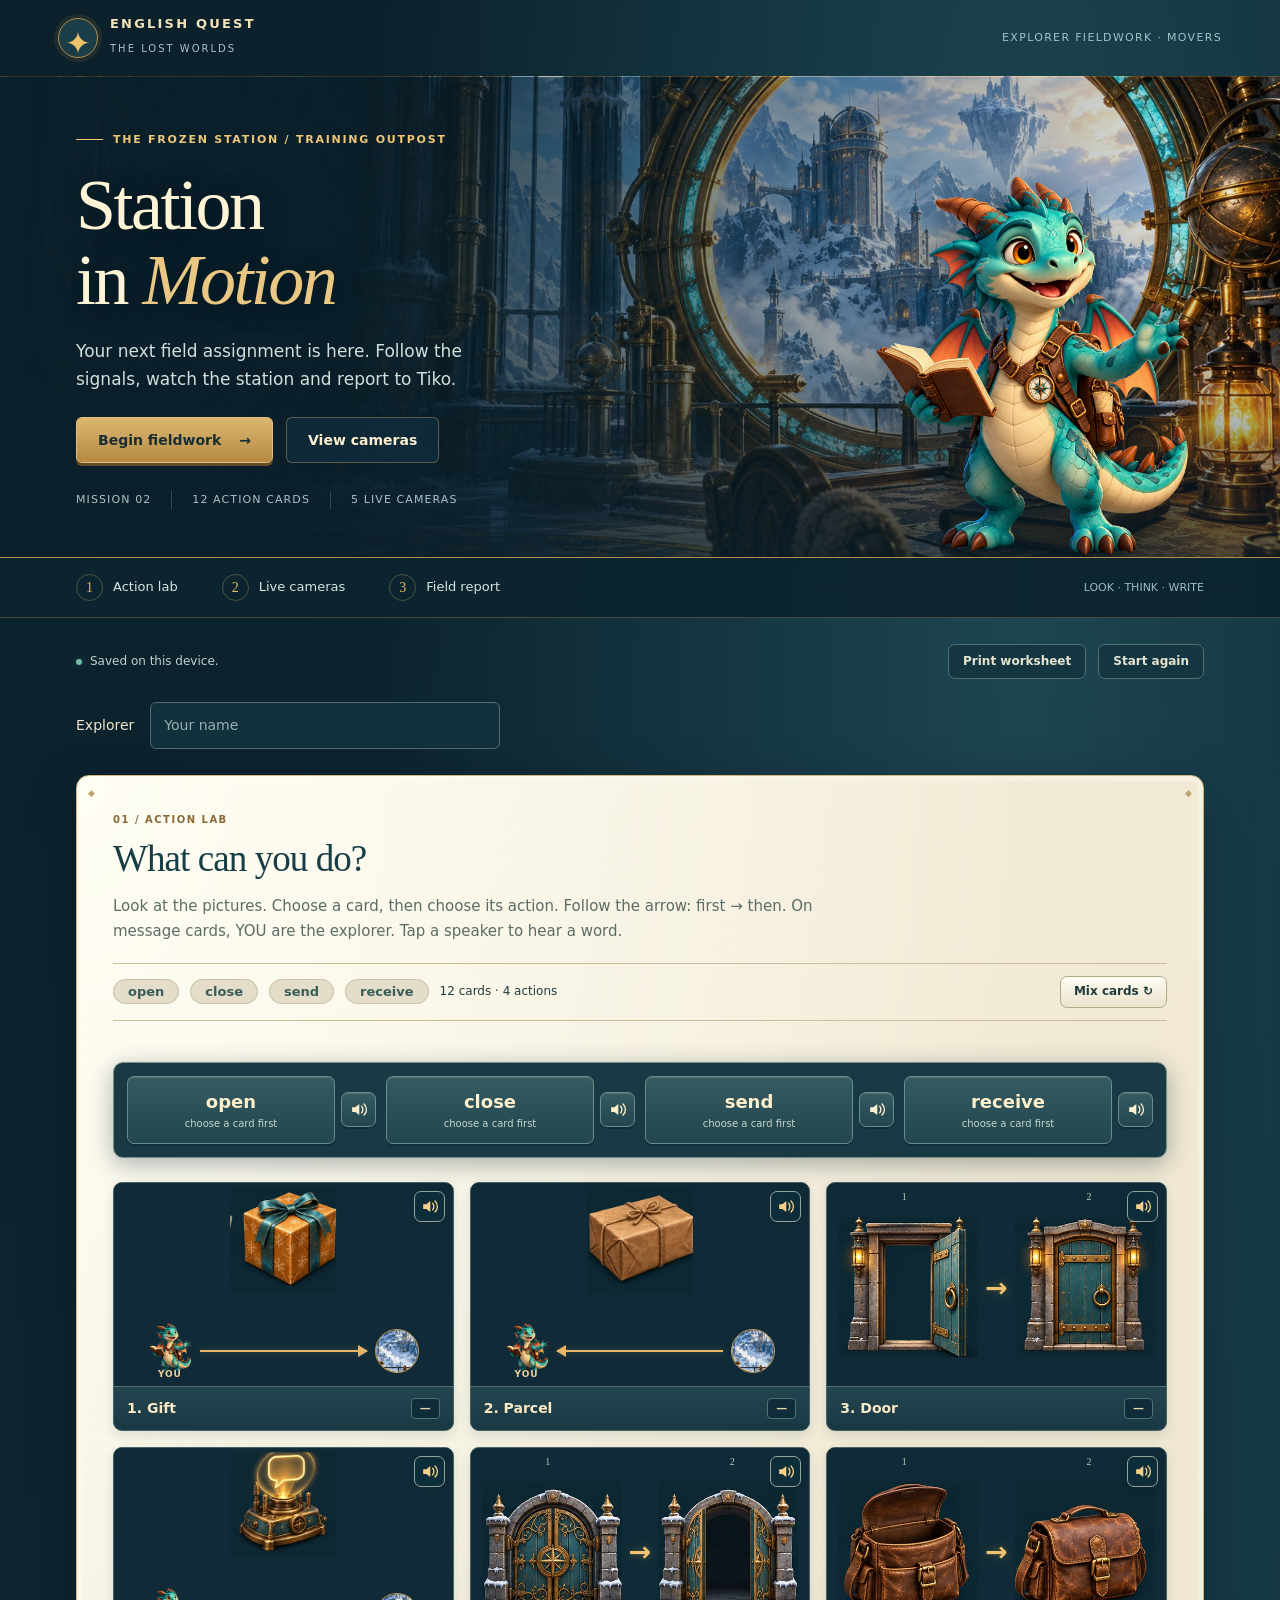
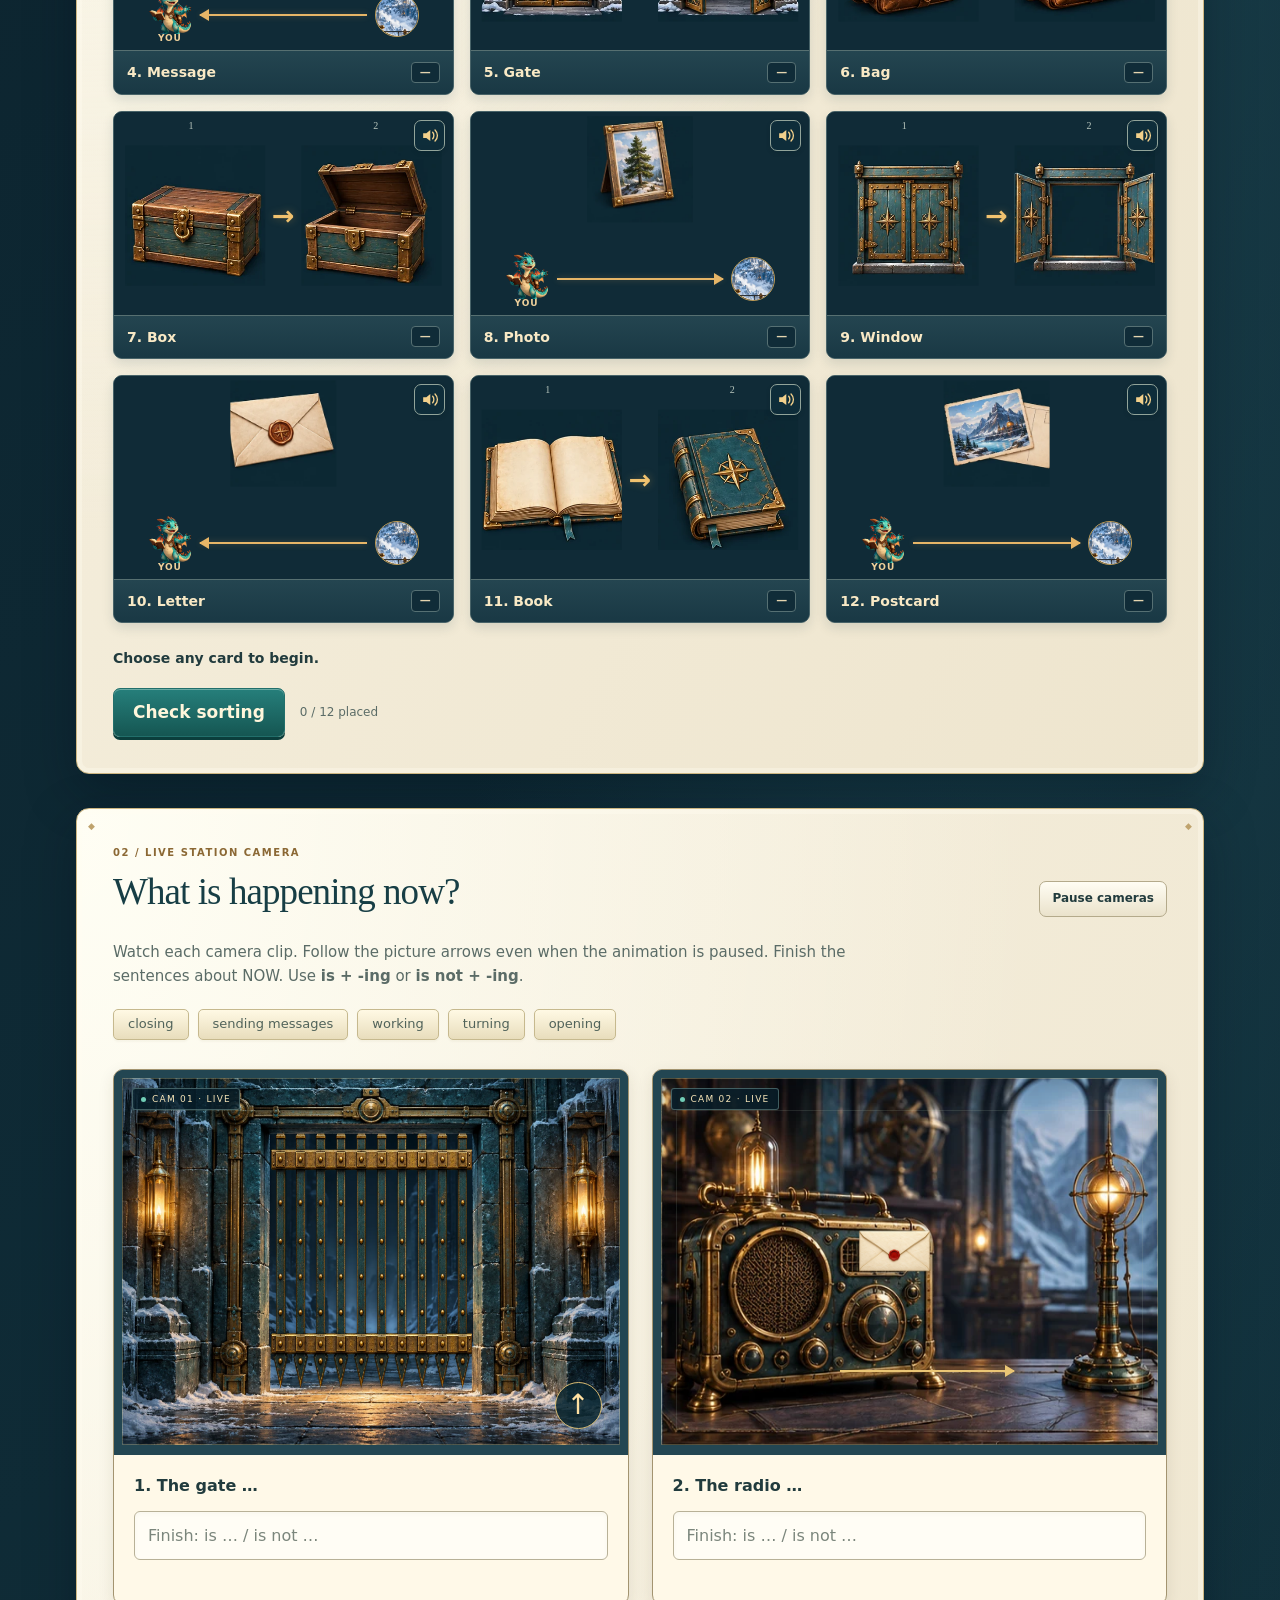
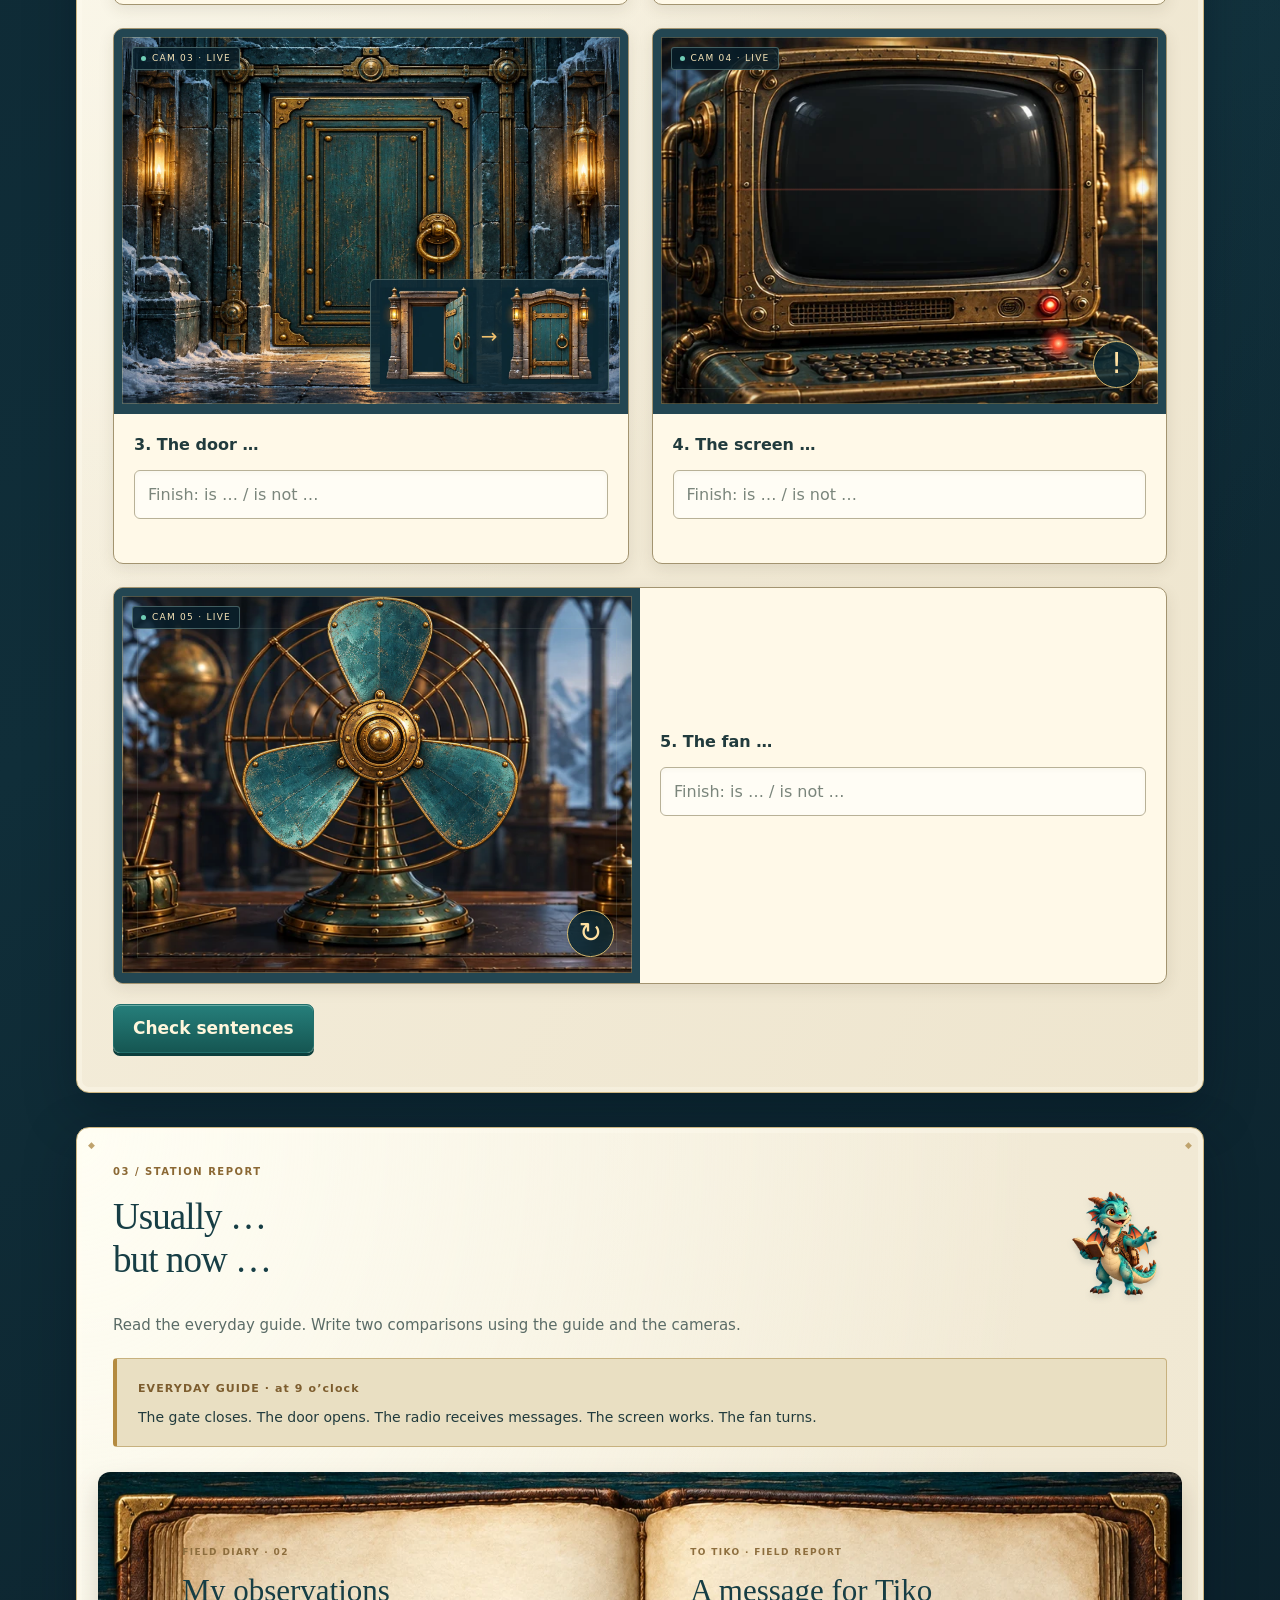
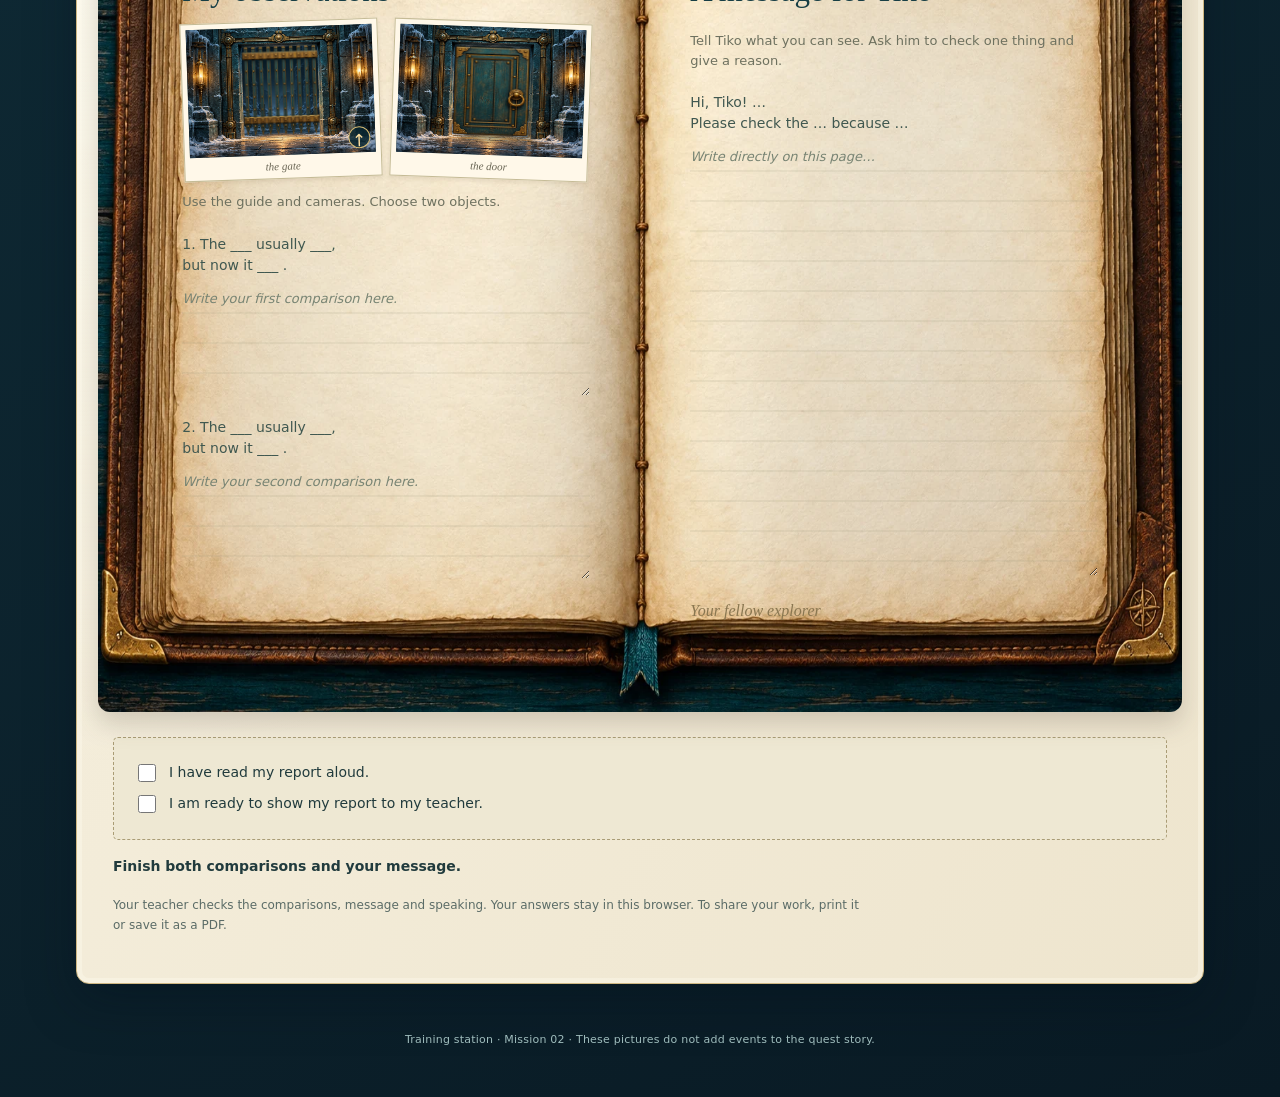
==== commit 39cd7cf8: "Fix blank picture cards and reduce artwork download size" ====
--- a/index.html
+++ b/index.html
@@ -4,13 +4,15 @@
 <meta charset="utf-8"><meta name="viewport" content="width=device-width,initial-scale=1">
 <meta name="theme-color" content="#123e48">
 <title>Mission 02 · Station in Motion</title>
-<link rel="stylesheet" href="game.css">
-<link rel="stylesheet" href="motion-journal.css">
-<link rel="stylesheet" href="pronunciation.css">
+<link rel="preload" as="image" href="assets/inventory-atlas.webp" fetchpriority="high">
+<link rel="stylesheet" href="game.css?v=20261022-2">
+<link rel="stylesheet" href="motion-journal.css?v=20261022-2">
+<link rel="stylesheet" href="pronunciation.css?v=20261022-2">
+<link rel="stylesheet" href="card-art.css?v=20261022-2">
 </head>
 <body>
 <div class="masthead"><a href="#" class="brand"><span class="compass" aria-hidden="true">✦</span><span><strong>ENGLISH QUEST</strong><small>THE LOST WORLDS</small></span></a><span class="masthead-note">Explorer fieldwork · Movers</span></div>
-<header class="hero"><div class="hero-inner"><div class="hero-copy"><div class="eyebrow">The Frozen Station / Training outpost</div><h1>Station<br>in <em>Motion</em></h1><p>Your next field assignment is here. Follow the signals, watch the station and report to Tiko.</p><div class="hero-buttons"><a class="hero-primary" href="#part1">Begin fieldwork <span aria-hidden="true">→</span></a><a href="#part2">View cameras</a></div><div class="hero-meta"><span>Mission 02</span><span>12 action cards</span><span>5 live cameras</span></div></div><img class="tiko-hero" src="assets/tiko-field-guide.png" alt="Tiko welcomes you with his field notebook" width="365" height="410"></div></header>
+<header class="hero"><div class="hero-inner"><div class="hero-copy"><div class="eyebrow">The Frozen Station / Training outpost</div><h1>Station<br>in <em>Motion</em></h1><p>Your next field assignment is here. Follow the signals, watch the station and report to Tiko.</p><div class="hero-buttons"><a class="hero-primary" href="#part1">Begin fieldwork <span aria-hidden="true">→</span></a><a href="#part2">View cameras</a></div><div class="hero-meta"><span>Mission 02</span><span>12 action cards</span><span>5 live cameras</span></div></div><img class="tiko-hero" src="assets/tiko-field-guide.webp" alt="Tiko welcomes you with his field notebook" width="365" height="410"></div></header>
 <nav class="quest-nav" aria-label="Your assignment"><div class="quest-nav-inner"><a href="#part1"><b>1</b> Action lab</a><a href="#part2"><b>2</b> Live cameras</a><a href="#part3"><b>3</b> Field report</a><span class="nav-progress">LOOK · THINK · WRITE</span></div></nav>
 <main>
 <div class="toolbar"><span class="save" id="saveStatus" role="status">Answers save on this device.</span><button id="print">Print worksheet</button><button id="restart">Start again</button></div>
@@ -24,7 +26,7 @@
 <section id="part2"><div class="step">02 / Live station camera</div><div class="camera"><h2>What is happening now?</h2><button id="pause" aria-pressed="false">Pause cameras</button></div>
 <p class="intro">Watch each camera clip. Follow the picture arrows even when the animation is paused. Finish the sentences about NOW. Use <b>is + -ing</b> or <b>is not + -ing</b>.</p><div class="bank" id="bank"></div>
 <div class="scenes" id="scenes"></div><div class="actions"><button class="primary" id="checkNow">Check sentences</button><span id="nowStatus" class="status" role="status" aria-live="polite"></span></div></section>
-<section id="part3"><div class="step">03 / Station report</div><div class="report-heading"><h2>Usually …<br>but now …</h2><img src="assets/tiko-field-guide.png" alt="Tiko with his notebook" width="105" height="112" loading="lazy"></div><p class="intro">Read the everyday guide. Write two comparisons using the guide and the cameras.</p>
+<section id="part3"><div class="step">03 / Station report</div><div class="report-heading"><h2>Usually …<br>but now …</h2><img src="assets/tiko-field-guide.webp" alt="Tiko with his notebook" width="105" height="112" loading="lazy"></div><p class="intro">Read the everyday guide. Write two comparisons using the guide and the cameras.</p>
 <div class="routine"><b>EVERYDAY GUIDE · at 9 o’clock</b><p>The gate closes. The door opens. The radio receives messages. The screen works. The fan turns.</p></div>
 <div class="writing journal-spread" aria-label="Your open field diary">
 <div class="journal-page journal-left"><p class="journal-eyebrow">FIELD DIARY · 02</p><h3>My observations</h3><div class="journal-photos" aria-label="Look back at the cameras"><figure><div class="mini-camera" data-mini-camera="gate"></div><figcaption>the gate</figcaption></figure><figure><div class="mini-camera" data-mini-camera="door"></div><figcaption>the door</figcaption></figure></div><p class="journal-instruction">Use the guide and cameras. Choose two objects.</p><label for="compare1">1. The ___ usually ___,<br>but now it ___ .<textarea id="compare1" rows="3" placeholder="Write your first comparison here."></textarea></label><label for="compare2">2. The ___ usually ___,<br>but now it ___ .<textarea id="compare2" rows="3" placeholder="Write your second comparison here."></textarea></label></div>
@@ -46,9 +48,9 @@
 function save(){try{localStorage.setItem(KEY,JSON.stringify(state));storageOK=true;$('#saveStatus').textContent='Saved on this device.'}catch(e){storageOK=false;$('#saveStatus').textContent='Saving is unavailable. Print or save a PDF before closing.'}reportStatus()}
 if(stored){const rawOrder=JSON.parse(localStorage.getItem(KEY));if(rawOrder.orderEdition!==3){state.order=mixOrder(state.order);state.orderEdition=3;orderMigrated=true}}
 const spriteMap={window:[0,1],box:[2,3],gate:[4,5],bag:[6,7],book:[8,9],door:[10,11],postcard:[12],gift:[13],photo:[14],letter:[15],parcel:[16],message:[17]};
-function sprite(n,extra=''){return `<span class="sprite ${extra}" style="--sx:${n%6};--sy:${Math.floor(n/6)}" aria-hidden="true"></span>`}
+function sprite(n,extra=''){return `<span class="sprite ${extra}" style="--sx:${n%6};--sy:${Math.floor(n/6)}" aria-hidden="true"><img class="atlas-image" src="assets/inventory-atlas.webp" width="1774" height="887" alt="" decoding="async"></span>`}
 function cardArt(item){const cells=spriteMap[item.id];if(cells.length===2)return `<span class="art" role="img" aria-label="${item.id}: first state followed by second state"><span class="state-number one">1</span><span class="state-number two">2</span><span class="pair">${sprite(cells[0])}<span class="art-arrow" aria-hidden="true">→</span>${sprite(cells[1])}</span></span>`;
-return `<span class="art transmission ${item.action==='receive'?'incoming':''}" role="img" aria-label="${item.id}: follow the arrow relative to YOU">${sprite(cells[0])}<span class="route"><span class="you-token"><img src="assets/tiko-field-guide.png" alt="" width="44" height="47"><small>YOU</small></span><span class="route-arrow" aria-hidden="true"></span><span class="station-token" aria-hidden="true"></span></span></span>`}
+return `<span class="art transmission ${item.action==='receive'?'incoming':''}" role="img" aria-label="${item.id}: follow the arrow relative to YOU">${sprite(cells[0])}<span class="route"><span class="you-token"><img src="assets/tiko-field-guide.webp" alt="" width="44" height="47"><small>YOU</small></span><span class="route-arrow" aria-hidden="true"></span><span class="station-token" aria-hidden="true"><img src="assets/observatory.webp" alt="" width="44" height="44" decoding="async"></span></span></span>`}
 let selected=null;
 function renderCards(){const container=$('#cards');container.replaceChildren();state.order.forEach((id,i)=>{const item=items.find(x=>x.id===id),button=document.createElement('button');button.className='card';button.dataset.id=id;button.type='button';button.setAttribute('aria-pressed',String(selected===id));button.setAttribute('aria-label',`Card ${i+1}: ${id}. ${state.sort[id]?'Your choice: '+state.sort[id]: 'Choose an action.'}`);button.innerHTML=cardArt(item);const caption=document.createElement('span');caption.className='caption';const name=document.createElement('strong');name.textContent=`${i+1}. ${id}`;const tag=document.createElement('span');tag.className='tag';tag.textContent=state.sort[id]||'—';caption.append(name,tag);button.append(caption);const line=document.createElement('span');line.className='printline';line.textContent='Action: ______________';button.append(line);if(state.checkedSort&&state.sort[id]){button.dataset.result=state.sort[id]===item.action?'correct':'wrong';tag.textContent+=(state.sort[id]===item.action?' ✓':' · try again')}button.onclick=()=>{selected=id;container.querySelectorAll('.card').forEach(b=>b.setAttribute('aria-pressed',String(b.dataset.id===id)));$('#sortStatus').textContent=`Card ${i+1}: ${id}. Choose its action below.`};container.append(button)});updateSortProgress()}
 function updateSortProgress(){const assigned=items.filter(x=>state.sort[x.id]).length,correct=items.filter(x=>state.sort[x.id]===x.action).length;$('#sortProgress').textContent=state.checkedSort?`${correct} / 12 correct · ${assigned} / 12 placed`:`${assigned} / 12 placed`;if(state.checkedSort&&correct===12)$('#sortStatus').textContent='Sorting complete! All 12 actions are correct.';document.dispatchEvent(new Event('cards-rendered'))}
@@ -58,10 +60,10 @@
 const sceneData=[{id:'gate',noun:'gate',answer:['is opening'],hint:'Look at the upward arrow. The gate is moving up.'},{id:'radio',noun:'radio',answer:['is sending messages','is sending a message','is sending'],hint:'Follow the arrow from the radio towards the other station.'},{id:'door',noun:'door',answer:['is closing'],hint:'Follow the arrow from the narrow door to the full door.'},{id:'screen',noun:'screen',answer:['is not working',"isn't working"],hint:'The screen is blank. The red fault light is on.'},{id:'fan',noun:'fan',answer:['is turning','is spinning'],hint:'Follow the round arrow around the moving blades.'}];
 function sceneArt(id){const position={gate:[0,0],radio:[1,0],door:[2,0],screen:[0,1],fan:[1,1]},[cx,cy]=position[id];
 let overlay='';
-if(id==='gate')overlay='<div class="gate-track"><div class="moving-portcullis"><svg viewBox="9 5.5 103 87.5" preserveAspectRatio="none" aria-hidden="true"><image href="assets/motion-layers.png" width="200" height="100" preserveAspectRatio="none"/></svg></div></div><span class="camera-arrow" aria-hidden="true">↑</span>';
-if(id==='door')overlay=`<div class="door-stage"><div class="moving-door-leaf"><svg viewBox="133 6.5 55 86" preserveAspectRatio="none" aria-hidden="true"><image href="assets/motion-layers.png" width="200" height="100" preserveAspectRatio="none"/></svg></div></div><span class="door-sequence" aria-hidden="true">${sprite(10)}<span class="art-arrow">→</span>${sprite(11)}</span>`;
-if(id==='radio')overlay='<span class="live-envelope"><img src="assets/letter-envelope.png" alt="" width="240" height="160"></span><span class="signal-track" aria-hidden="true"></span>';
-if(id==='fan')overlay='<img class="fan-rotor" src="assets/fan-rotor.png" alt="" width="1024" height="1024"><span class="camera-arrow" aria-hidden="true">↻</span>';
+if(id==='gate')overlay='<div class="gate-track"><div class="moving-portcullis"><svg viewBox="9 5.5 103 87.5" preserveAspectRatio="none" aria-hidden="true"><image href="assets/motion-layers.webp" width="200" height="100" preserveAspectRatio="none"/></svg></div></div><span class="camera-arrow" aria-hidden="true">↑</span>';
+if(id==='door')overlay=`<div class="door-stage"><div class="moving-door-leaf"><svg viewBox="133 6.5 55 86" preserveAspectRatio="none" aria-hidden="true"><image href="assets/motion-layers.webp" width="200" height="100" preserveAspectRatio="none"/></svg></div></div><span class="door-sequence" aria-hidden="true">${sprite(10)}<span class="art-arrow">→</span>${sprite(11)}</span>`;
+if(id==='radio')overlay='<span class="live-envelope"><img src="assets/letter-envelope.webp" alt="" width="240" height="160"></span><span class="signal-track" aria-hidden="true"></span>';
+if(id==='fan')overlay='<img class="fan-rotor" src="assets/fan-rotor.webp" alt="" width="1024" height="1024"><span class="camera-arrow" aria-hidden="true">↻</span>';
 if(id==='screen')overlay='<span class="screen-fault-light" aria-hidden="true"></span><span class="screen-attempt" aria-hidden="true"></span><span class="camera-arrow" aria-hidden="true">!</span>';
 return `<div class="camera-view camera-${id}" role="img" aria-label="Camera: ${id}"><div class="scene-painting" style="--cx:${cx};--cy:${cy};--row-size:${cy?186.4:216}%"></div><span class="camera-id">CAM 0${sceneData.findIndex(x=>x.id===id)+1} · LIVE</span><span class="camera-corners"></span>${overlay}</div>`}
 function renderScenes(){const el=$('#scenes');el.replaceChildren();sceneData.forEach((s,i)=>{const card=document.createElement('article');card.className='scene motion';card.innerHTML=sceneArt(s.id);const body=document.createElement('div');body.className='scene-body';const label=document.createElement('label');label.htmlFor='now'+i;label.textContent=`${i+1}. The ${s.noun} …`;const input=document.createElement('input');input.id='now'+i;input.value=state.now[i];input.placeholder='Finish: is … / is not …';input.autocomplete='off';input.spellcheck=false;input.setAttribute('aria-describedby','feedback'+i);input.oninput=()=>{state.now[i]=input.value;state.checkedNow=false;document.querySelectorAll('.scene').forEach(x=>x.classList.remove('correct','wrong'));document.querySelectorAll('.feedback').forEach(x=>x.textContent='');$('#nowStatus').textContent='';save()};const feedback=document.createElement('div');feedback.id='feedback'+i;feedback.className='feedback';body.append(label,input,feedback);card.append(body);el.append(card)});if(state.checkedNow)gradeNow()}
@@ -75,5 +77,6 @@
 document.querySelectorAll('[data-mini-camera]').forEach(el=>el.innerHTML=sceneArt(el.dataset.miniCamera));
 init();if(!stored||orderMigrated)save();if(stored&&storageOK)$('#saveStatus').textContent='Your saved answers have been restored.';else if(!storageOK)$('#saveStatus').textContent='Saving is unavailable. Print or save a PDF before closing.';
 </script>
-<script src="pronunciation.js"></script>
+<script src="card-art.js?v=20261022-2"></script>
+<script src="pronunciation.js?v=20261022-2"></script>
 </body></html>
--- a/game.css
+++ b/game.css
@@ -1,5 +1,5 @@
 :root{--ink:#213b3d;--muted:#5b6c67;--paper:#faf5e7;--teal:#136b69;--gold:#e8b963;--line:#cfc7ad;--red:#a33539;--green:#236846;--night:#0b202b}
-*{box-sizing:border-box}html{scroll-behavior:smooth;scroll-padding-top:90px}body{margin:0;color:var(--ink);font:17px/1.6 'Segoe UI',system-ui,sans-serif;background:radial-gradient(ellipse at 80% 10%,#1d4652,transparent 45%),linear-gradient(150deg,#0b202b,#102e39 60%,#091a24);background-attachment:scroll}button,input,textarea{font:inherit}button,a{touch-action:manipulation}button{cursor:pointer}button:focus-visible,input:focus-visible,textarea:focus-visible,a:focus-visible{outline:3px solid #54b9c5;outline-offset:4px}button{border:1px solid #b4aa8b;border-radius:7px;background:linear-gradient(#fffdf3,#eae2cb);box-shadow:inset 0 1px #fff7df,0 2px 0 #b9ae8c;color:var(--ink);padding:10px 19px;font-weight:650;transition:transform .15s,box-shadow .15s}button:hover{transform:translateY(-1px);box-shadow:inset 0 1px #fff7df,0 4px 12px #132b3026}button:active{transform:translateY(1px)}.primary,.hero-primary{background:linear-gradient(#267f7b,#155652);color:#fff6db;border-color:#226f6b;box-shadow:inset 0 1px #6aaba4,0 3px #0b3e3c}.masthead{height:76px;display:flex;align-items:center;justify-content:space-between;max-width:1220px;margin:auto;padding:0 28px;color:#f3e3bb;gap:16px}.brand{display:flex;align-items:center;gap:12px;text-decoration:none;color:inherit}.compass{width:40px;height:40px;border:1px solid #b18d49;border-radius:50%;display:grid;place-items:center;color:#efc26c;font-size:31px;background:#1a3d47;box-shadow:0 0 0 4px #b28b4220}.brand strong{display:block;font-size:13px;letter-spacing:.17em;line-height:1.3}.brand small{font-size:10px;letter-spacing:.2em;color:#a8c3c5}.masthead-note{font-size:11px;letter-spacing:.12em;text-transform:uppercase;color:#a1c2c6}.hero{position:relative;min-height:480px;max-width:1380px;margin:0 auto;overflow:hidden;border-top:1px solid #a97e4155;border-bottom:1px solid #b48e48;background:#122f3c url('assets/observatory.png') center 47%/cover}.hero:before{content:'';position:absolute;inset:0;background:linear-gradient(90deg,#0b202bf5 0%,#0b202be0 28%,#0b202b7a 59%,#0b202b12),linear-gradient(0deg,#0b202bb0,transparent 45%)}.hero-inner{position:relative;max-width:1180px;min-height:480px;padding:48px 26px 42px;margin:auto;display:flex;align-items:center}.hero-copy{max-width:630px;position:relative;z-index:1}.eyebrow{text-transform:uppercase;letter-spacing:.16em;font-size:11px;font-weight:750;color:#efc776;display:flex;align-items:center;gap:10px}.eyebrow:before{content:'';width:27px;height:1px;background:#efc776}h1{font-family:Georgia,'Times New Roman',serif;font-weight:500;font-size:clamp(42px,5.7vw,72px);letter-spacing:-.035em;line-height:1.04;margin:19px 0;color:#fff4d6;text-shadow:0 3px 24px #03131c}h1 em{color:#eac782;font-weight:400}.hero-copy>p{font-size:17px;max-width:440px;color:#d2e0dc;margin:21px 0 24px}.hero-buttons{display:flex;gap:13px;flex-wrap:wrap}.hero-buttons a{display:inline-flex;align-items:center;justify-content:center;gap:18px;border:1px solid #e0bd715e;padding:11px 21px;border-radius:6px;text-decoration:none;font-size:14px;font-weight:650;color:#ffefd0;background:#102e3dbb}.hero-buttons .hero-primary{background:linear-gradient(#dcb770,#b58a43);border-color:#e3bd75;color:#182e32;box-shadow:0 3px #664b28}.tiko-hero{position:absolute;right:15px;bottom:-20px;width:clamp(230px,30vw,365px);height:410px;object-fit:contain;object-position:center bottom;filter:drop-shadow(0 13px 22px #06172099);pointer-events:none}.hero-meta{display:flex;gap:20px;margin-top:28px;color:#a7c4c5;font-size:11px;text-transform:uppercase;letter-spacing:.1em}.hero-meta span+span{border-left:1px solid #7fa3a052;padding-left:20px}.quest-nav{position:sticky;top:0;z-index:8;background:#0c2530f5;border-bottom:1px solid #b3955459;backdrop-filter:blur(10px)}.quest-nav-inner{max-width:1180px;margin:auto;display:flex;align-items:center;padding:12px 26px;gap:10px}.quest-nav a{color:#d7e5dd;text-decoration:none;font-size:13px;display:flex;gap:10px;align-items:center;padding:4px 22px 4px 0;margin-right:12px}.quest-nav b{color:#e0b96c;border:1px solid #a78e5270;width:27px;height:27px;display:grid;place-items:center;border-radius:50%;font:14px Georgia,serif}.nav-progress{margin-left:auto;font-size:11px;color:#9bbbc0;white-space:nowrap}main{max-width:1180px;margin:auto;padding:26px 26px 48px}.toolbar{display:flex;gap:12px;align-items:center;flex-wrap:wrap;margin:0 0 23px}.toolbar button{background:#153640;box-shadow:none;border-color:#54706b;color:#e5e5cf;font-size:12px;padding:7px 14px}.save{font-size:12px;color:#bbd3cd;margin-right:auto;display:flex;align-items:center;gap:8px}.save:before{content:'';width:6px;height:6px;border-radius:50%;background:#73bda8;box-shadow:0 0 8px #73bda84f}.name{display:flex;align-items:center;gap:16px;color:#f0e5ca;font-size:14px;margin:20px 0 26px}.name input{background:#13313c;color:#fff3d3;border:1px solid #516d6c;width:min(350px,75%)}.name input::placeholder{color:#97b1ad}section{background:radial-gradient(ellipse at 0% 0%,#fffef4,transparent 60%),linear-gradient(115deg,#f6f0df,#eee5ce);border:1px solid #cfb782;border-radius:13px;margin:24px 0 34px;padding:clamp(20px,3vw,36px);position:relative;box-shadow:0 17px 50px #020f1959,inset 0 0 0 5px #fffbef55}section:before,section:after{content:'◆';position:absolute;top:10px;color:#bfa36d;font-size:9px}section:before{left:11px}section:after{right:11px}.step{color:#8b6834;font-size:10px;letter-spacing:.15em;font-weight:800;text-transform:uppercase;margin-bottom:9px}h2{font:400 clamp(27px,3vw,37px)/1.17 Georgia,'Times New Roman',serif;letter-spacing:-.025em;margin:0 0 14px;color:#173e45}h3{font:400 27px/1.2 Georgia,serif;color:#173e45;margin:0 0 12px}.intro{max-width:750px;color:var(--muted);font-size:15px;margin:12px 0 20px;line-height:1.65}.legend{display:flex;flex-wrap:wrap;align-items:center;gap:7px 11px;font-size:12px;border-top:1px solid #cbbd9b;border-bottom:1px solid #cbbd9b;padding:12px 0}.legend b{background:#e3ddc9;color:#3c5c58;padding:4px 14px;border:1px solid #ccc3a7;border-radius:30px;font-size:13px}.legend span:last-child{margin-left:auto;color:#7d7865}.cards{display:grid;grid-template-columns:repeat(3,minmax(0,1fr));gap:16px;margin:24px 0}.card{min-width:0;display:block;padding:0;text-align:left;overflow:hidden;border:1px solid #486368;border-radius:9px;background:#0f2c38;box-shadow:0 5px 12px #203c4522,inset 0 0 0 3px #234652;color:#f9e9c5;transition:border-color .15s,transform .15s}.card:hover{border-color:#ccaa62;box-shadow:0 6px 15px #15303d33}.card[aria-pressed=true]{outline:3px solid #af8541;outline-offset:3px;border-color:#f6d38b}.card[data-result=wrong]{border:2px solid var(--red)}.card[data-result=correct]{border:2px solid var(--green)}.caption{display:flex;align-items:center;justify-content:space-between;gap:8px;padding:10px 13px;background:linear-gradient(#244550,#193844);border-top:1px solid #577071;font-size:14px}.caption strong{font-weight:600;text-transform:capitalize}.tag{font-size:11px;color:#e5d5af;background:#102c38;border:1px solid #567073;padding:1px 8px;border-radius:4px;white-space:nowrap}.card[data-result=correct] .tag{background:#1b583f;color:#fff5da}.card[data-result=wrong] .tag{background:#85383c;color:#fff4dd}.art{position:relative;display:block;width:100%;aspect-ratio:1.67;background:#102b37;overflow:hidden}.pair{display:grid;grid-template-columns:1fr 24px 1fr;align-items:center;height:100%;padding:14px 5px 9px}.sprite{display:block;aspect-ratio:1;background-image:url('assets/inventory-atlas.png');background-size:600% 300%;background-position:calc(var(--sx)*20%) calc(var(--sy)*50%);background-repeat:no-repeat;min-width:0}.pair .sprite{width:100%}.state-number{position:absolute;top:8px;font:10px Georgia,serif;color:#b6c4bb}.state-number.one{left:22%}.state-number.two{right:22%}.art-arrow{color:#f1c26f;font-size:27px;line-height:1;text-align:center;filter:drop-shadow(0 0 4px #e4ad4b55)}.transmission .sprite{position:absolute;left:33%;top:0;width:34%;height:auto}.route{position:absolute;bottom:8px;left:10%;right:10%;display:flex;align-items:center;justify-content:space-between;gap:8px}.you-token{width:44px;height:55px;flex:0 0 44px;position:relative;display:block}.you-token img{width:44px;height:47px;object-fit:cover;object-position:50% 10%;display:block}.you-token small{display:block;font:800 9px/1 system-ui,sans-serif;letter-spacing:.1em;text-align:center;color:#efd19b}.station-token{width:44px;height:44px;display:block;border:1px solid #c19d56;border-radius:50%;background:url('assets/observatory.png') 85% 50%/450% auto;flex:0 0 44px}.route-arrow{height:2px;flex:1;background:#e6b567;position:relative;box-shadow:0 0 6px #e6b56755}.route-arrow:after{content:'';position:absolute;right:-1px;top:-5px;border-left:10px solid #e6b567;border-top:6px solid transparent;border-bottom:6px solid transparent}.incoming .route-arrow:after{right:auto;left:-1px;border-left:0;border-right:10px solid #e6b567}.bins{display:grid;grid-template-columns:repeat(4,minmax(0,1fr));gap:10px;padding:13px;background:#193a45;border:1px solid #78908a;border-radius:10px;margin:16px 0;position:sticky;top:62px;z-index:5;box-shadow:0 6px 24px #071e3355}.bins button{background:linear-gradient(#355a60,#23464f);border-color:#6c8c89;color:#fff0ce;box-shadow:inset 0 1px #85a19a50,0 2px #102f38;padding:11px 5px;font-size:18px;font-weight:650}.bins button:hover{background:linear-gradient(#4e746f,#355c5c);border-color:#dab97a}.bins small{display:block;color:#c5d6cb;font-size:10px;font-weight:400}.status{font-size:14px;font-weight:650;min-height:25px;margin:15px 0}.actions{display:flex;gap:15px;align-items:center;flex-wrap:wrap;margin-top:16px}.progress{color:var(--muted);font-size:12px}input,textarea{font:inherit;background:#fffdf5;color:#193e44;border:1px solid #b8b197;border-radius:6px;padding:11px 13px;box-shadow:inset 0 2px 4px #564a2d09}input::placeholder,textarea::placeholder{color:#7b867c}.camera{display:flex;align-items:center;justify-content:space-between;gap:14px;flex-wrap:wrap}.camera button{font-size:12px;box-shadow:none;padding:7px 12px}.bank{display:flex;flex-wrap:wrap;gap:9px;padding:0 0 12px}.bank span{border:1px solid #c6b98e;border-radius:5px;background:linear-gradient(#fff9e4,#e8ddbc);padding:4px 14px;color:#51635a;font-size:13px;box-shadow:0 2px 2px #6047160a}.scenes{display:grid;grid-template-columns:repeat(2,minmax(0,1fr));gap:23px;margin:17px 0}.scene{border:1px solid #a39470;border-radius:10px;overflow:hidden;background:#fff9e8;box-shadow:0 5px 16px #3d33211a}.camera-view{position:relative;aspect-ratio:4/3;background:#102b37;overflow:hidden;border:8px solid #234652;border-bottom-width:10px;box-shadow:inset 0 0 0 1px #c3a264}.scene-painting{position:absolute;inset:0;background:url('assets/camera-atlas.png');background-size:300% var(--row-size);background-position:calc(var(--cx)*50%) calc(var(--cy)*100%)}.camera-view:after{content:'';position:absolute;inset:0;pointer-events:none;box-shadow:inset 0 0 25px #00152045;border:1px solid #a7aa8066}.camera-id{position:absolute;top:10px;left:10px;background:#081e2ad9;border:1px solid #86aba675;color:#f7e5b8;border-radius:3px;padding:3px 8px;font-size:9px;letter-spacing:.14em;z-index:2}.camera-id:before{content:'';display:inline-block;width:5px;height:5px;background:#70cdb6;border-radius:50%;margin-right:6px}.camera-corners{position:absolute;inset:32px 15px 15px;border:1px solid #adc3ad25;pointer-events:none}.camera-arrow{position:absolute;bottom:16px;right:18px;background:#0a2630d9;border:1px solid #d7bb73;color:#ffe0a1;border-radius:50%;width:47px;height:47px;display:grid;place-items:center;font-size:28px;z-index:2}.door-sequence{position:absolute;right:11px;bottom:12px;display:flex;align-items:center;width:48%;padding:3px 5px;background:#102b37e8;border:1px solid #79928c80;border-radius:5px}.door-sequence .sprite{width:44%;flex:1}.door-sequence .art-arrow{font-size:20px}.scene-body{padding:18px 20px 12px}.scene-body label{display:block;font-size:16px;font-weight:650}.scene input{display:block;width:100%;margin-top:12px;font-size:16px}.feedback{font-size:13px;min-height:23px;margin-top:9px;color:#5b6c67}.scene.correct{outline:2px solid var(--green)}.scene.wrong{outline:2px solid var(--red)}.scene:last-child{grid-column:1/-1;display:grid;grid-template-columns:1fr 1fr;align-items:center}.scene:last-child .camera-view{aspect-ratio:4/3}.live-envelope{position:absolute;top:37%;left:42%;width:14%;z-index:1;animation:deliver 3s linear infinite;filter:drop-shadow(0 0 7px #e3c278)}.live-envelope .sprite{width:100%}.signal-track{position:absolute;bottom:20%;left:36%;width:35%;height:2px;background:#eac675;box-shadow:0 0 8px #eac675}.signal-track:after{content:'';position:absolute;right:-1px;top:-5px;border-left:10px solid #eac675;border-top:6px solid transparent;border-bottom:6px solid transparent}.fan-rotor{position:absolute;left:50%;top:49%;width:41%;aspect-ratio:1;background-image:url('assets/camera-atlas.png');background-size:300% 186.4%;background-position:100% 100%;border-radius:50%;transform:translate(-50%,-50%);mix-blend-mode:lighten;opacity:.7;animation:rotor 1.8s linear infinite}.gate-flow{position:absolute;right:12%;top:28%;color:#ffe0a1;font-size:52px;line-height:1;text-shadow:0 2px 8px #061925;animation:rise 2s ease-out infinite}.paused *{animation-play-state:paused!important}@keyframes deliver{0%{transform:translateX(-40%);opacity:0}15%{opacity:1}85%{opacity:1}100%{transform:translateX(210%);opacity:0}}@keyframes rotor{to{transform:translate(-50%,-50%) rotate(360deg)}}@keyframes rise{0%{transform:translateY(22px);opacity:.3}65%{opacity:1}100%{transform:translateY(-12px);opacity:.3}}.report-heading{display:flex;align-items:center;justify-content:space-between;gap:15px}.report-heading img{width:105px;height:112px;object-fit:contain;filter:drop-shadow(0 4px 3px #223e4325)}.routine{padding:17px 21px;border:1px solid #c7b17e;border-left:4px solid #b48b40;border-radius:4px;background:#e9dfc2;margin:19px 0 25px;font-size:14px}.routine b{color:#7d5d2e;font-size:11px;letter-spacing:.1em}.routine p{margin:8px 0 0}.writing label{display:block;margin:20px 0;font-size:15px}.writing input,.writing textarea{display:block;width:100%;margin-top:9px}.writing textarea{min-height:130px;resize:vertical;line-height:1.9;background-image:repeating-linear-gradient(transparent 0,transparent 31px,#dcd2b955 32px,transparent 33px)}.writing h3{margin-top:32px}.writing>p{font-size:14px;color:var(--muted)}.checklist{border:1px dashed #a99c75;background:#eee8d3;border-radius:5px;padding:16px 20px;margin-top:23px}.checklist label{display:flex;align-items:center;gap:10px;font-size:14px;margin:7px 0}input[type=checkbox]{accent-color:#1c7268;width:18px;height:18px;box-shadow:none}.notice{color:var(--muted);font-size:12px;line-height:1.7;max-width:750px}footer{text-align:center;font-size:11px;letter-spacing:.02em;color:#a2c0c0;padding:13px 0 0}.reset-box{background:#fff3dc;color:#613832;border:2px solid #b16555;border-radius:8px;padding:20px;margin-bottom:18px}.reset-box[hidden]{display:none}.printline{display:none}
+*{box-sizing:border-box}html{scroll-behavior:smooth;scroll-padding-top:90px}body{margin:0;color:var(--ink);font:17px/1.6 'Segoe UI',system-ui,sans-serif;background:radial-gradient(ellipse at 80% 10%,#1d4652,transparent 45%),linear-gradient(150deg,#0b202b,#102e39 60%,#091a24);background-attachment:scroll}button,input,textarea{font:inherit}button,a{touch-action:manipulation}button{cursor:pointer}button:focus-visible,input:focus-visible,textarea:focus-visible,a:focus-visible{outline:3px solid #54b9c5;outline-offset:4px}button{border:1px solid #b4aa8b;border-radius:7px;background:linear-gradient(#fffdf3,#eae2cb);box-shadow:inset 0 1px #fff7df,0 2px 0 #b9ae8c;color:var(--ink);padding:10px 19px;font-weight:650;transition:transform .15s,box-shadow .15s}button:hover{transform:translateY(-1px);box-shadow:inset 0 1px #fff7df,0 4px 12px #132b3026}button:active{transform:translateY(1px)}.primary,.hero-primary{background:linear-gradient(#267f7b,#155652);color:#fff6db;border-color:#226f6b;box-shadow:inset 0 1px #6aaba4,0 3px #0b3e3c}.masthead{height:76px;display:flex;align-items:center;justify-content:space-between;max-width:1220px;margin:auto;padding:0 28px;color:#f3e3bb;gap:16px}.brand{display:flex;align-items:center;gap:12px;text-decoration:none;color:inherit}.compass{width:40px;height:40px;border:1px solid #b18d49;border-radius:50%;display:grid;place-items:center;color:#efc26c;font-size:31px;background:#1a3d47;box-shadow:0 0 0 4px #b28b4220}.brand strong{display:block;font-size:13px;letter-spacing:.17em;line-height:1.3}.brand small{font-size:10px;letter-spacing:.2em;color:#a8c3c5}.masthead-note{font-size:11px;letter-spacing:.12em;text-transform:uppercase;color:#a1c2c6}.hero{position:relative;min-height:480px;max-width:1380px;margin:0 auto;overflow:hidden;border-top:1px solid #a97e4155;border-bottom:1px solid #b48e48;background:#122f3c url('assets/observatory.webp') center 47%/cover}.hero:before{content:'';position:absolute;inset:0;background:linear-gradient(90deg,#0b202bf5 0%,#0b202be0 28%,#0b202b7a 59%,#0b202b12),linear-gradient(0deg,#0b202bb0,transparent 45%)}.hero-inner{position:relative;max-width:1180px;min-height:480px;padding:48px 26px 42px;margin:auto;display:flex;align-items:center}.hero-copy{max-width:630px;position:relative;z-index:1}.eyebrow{text-transform:uppercase;letter-spacing:.16em;font-size:11px;font-weight:750;color:#efc776;display:flex;align-items:center;gap:10px}.eyebrow:before{content:'';width:27px;height:1px;background:#efc776}h1{font-family:Georgia,'Times New Roman',serif;font-weight:500;font-size:clamp(42px,5.7vw,72px);letter-spacing:-.035em;line-height:1.04;margin:19px 0;color:#fff4d6;text-shadow:0 3px 24px #03131c}h1 em{color:#eac782;font-weight:400}.hero-copy>p{font-size:17px;max-width:440px;color:#d2e0dc;margin:21px 0 24px}.hero-buttons{display:flex;gap:13px;flex-wrap:wrap}.hero-buttons a{display:inline-flex;align-items:center;justify-content:center;gap:18px;border:1px solid #e0bd715e;padding:11px 21px;border-radius:6px;text-decoration:none;font-size:14px;font-weight:650;color:#ffefd0;background:#102e3dbb}.hero-buttons .hero-primary{background:linear-gradient(#dcb770,#b58a43);border-color:#e3bd75;color:#182e32;box-shadow:0 3px #664b28}.tiko-hero{position:absolute;right:15px;bottom:-20px;width:clamp(230px,30vw,365px);height:410px;object-fit:contain;object-position:center bottom;filter:drop-shadow(0 13px 22px #06172099);pointer-events:none}.hero-meta{display:flex;gap:20px;margin-top:28px;color:#a7c4c5;font-size:11px;text-transform:uppercase;letter-spacing:.1em}.hero-meta span+span{border-left:1px solid #7fa3a052;padding-left:20px}.quest-nav{position:sticky;top:0;z-index:8;background:#0c2530f5;border-bottom:1px solid #b3955459;backdrop-filter:blur(10px)}.quest-nav-inner{max-width:1180px;margin:auto;display:flex;align-items:center;padding:12px 26px;gap:10px}.quest-nav a{color:#d7e5dd;text-decoration:none;font-size:13px;display:flex;gap:10px;align-items:center;padding:4px 22px 4px 0;margin-right:12px}.quest-nav b{color:#e0b96c;border:1px solid #a78e5270;width:27px;height:27px;display:grid;place-items:center;border-radius:50%;font:14px Georgia,serif}.nav-progress{margin-left:auto;font-size:11px;color:#9bbbc0;white-space:nowrap}main{max-width:1180px;margin:auto;padding:26px 26px 48px}.toolbar{display:flex;gap:12px;align-items:center;flex-wrap:wrap;margin:0 0 23px}.toolbar button{background:#153640;box-shadow:none;border-color:#54706b;color:#e5e5cf;font-size:12px;padding:7px 14px}.save{font-size:12px;color:#bbd3cd;margin-right:auto;display:flex;align-items:center;gap:8px}.save:before{content:'';width:6px;height:6px;border-radius:50%;background:#73bda8;box-shadow:0 0 8px #73bda84f}.name{display:flex;align-items:center;gap:16px;color:#f0e5ca;font-size:14px;margin:20px 0 26px}.name input{background:#13313c;color:#fff3d3;border:1px solid #516d6c;width:min(350px,75%)}.name input::placeholder{color:#97b1ad}section{background:radial-gradient(ellipse at 0% 0%,#fffef4,transparent 60%),linear-gradient(115deg,#f6f0df,#eee5ce);border:1px solid #cfb782;border-radius:13px;margin:24px 0 34px;padding:clamp(20px,3vw,36px);position:relative;box-shadow:0 17px 50px #020f1959,inset 0 0 0 5px #fffbef55}section:before,section:after{content:'◆';position:absolute;top:10px;color:#bfa36d;font-size:9px}section:before{left:11px}section:after{right:11px}.step{color:#8b6834;font-size:10px;letter-spacing:.15em;font-weight:800;text-transform:uppercase;margin-bottom:9px}h2{font:400 clamp(27px,3vw,37px)/1.17 Georgia,'Times New Roman',serif;letter-spacing:-.025em;margin:0 0 14px;color:#173e45}h3{font:400 27px/1.2 Georgia,serif;color:#173e45;margin:0 0 12px}.intro{max-width:750px;color:var(--muted);font-size:15px;margin:12px 0 20px;line-height:1.65}.legend{display:flex;flex-wrap:wrap;align-items:center;gap:7px 11px;font-size:12px;border-top:1px solid #cbbd9b;border-bottom:1px solid #cbbd9b;padding:12px 0}.legend b{background:#e3ddc9;color:#3c5c58;padding:4px 14px;border:1px solid #ccc3a7;border-radius:30px;font-size:13px}.legend span:last-child{margin-left:auto;color:#7d7865}.cards{display:grid;grid-template-columns:repeat(3,minmax(0,1fr));gap:16px;margin:24px 0}.card{min-width:0;display:block;padding:0;text-align:left;overflow:hidden;border:1px solid #486368;border-radius:9px;background:#0f2c38;box-shadow:0 5px 12px #203c4522,inset 0 0 0 3px #234652;color:#f9e9c5;transition:border-color .15s,transform .15s}.card:hover{border-color:#ccaa62;box-shadow:0 6px 15px #15303d33}.card[aria-pressed=true]{outline:3px solid #af8541;outline-offset:3px;border-color:#f6d38b}.card[data-result=wrong]{border:2px solid var(--red)}.card[data-result=correct]{border:2px solid var(--green)}.caption{display:flex;align-items:center;justify-content:space-between;gap:8px;padding:10px 13px;background:linear-gradient(#244550,#193844);border-top:1px solid #577071;font-size:14px}.caption strong{font-weight:600;text-transform:capitalize}.tag{font-size:11px;color:#e5d5af;background:#102c38;border:1px solid #567073;padding:1px 8px;border-radius:4px;white-space:nowrap}.card[data-result=correct] .tag{background:#1b583f;color:#fff5da}.card[data-result=wrong] .tag{background:#85383c;color:#fff4dd}.art{position:relative;display:block;width:100%;aspect-ratio:1.67;background:#102b37;overflow:hidden}.pair{display:grid;grid-template-columns:1fr 24px 1fr;align-items:center;height:100%;padding:14px 5px 9px}.sprite{display:block;aspect-ratio:1;background-image:url('assets/inventory-atlas.webp');background-size:600% 300%;background-position:calc(var(--sx)*20%) calc(var(--sy)*50%);background-repeat:no-repeat;min-width:0}.pair .sprite{width:100%}.state-number{position:absolute;top:8px;font:10px Georgia,serif;color:#b6c4bb}.state-number.one{left:22%}.state-number.two{right:22%}.art-arrow{color:#f1c26f;font-size:27px;line-height:1;text-align:center;filter:drop-shadow(0 0 4px #e4ad4b55)}.transmission .sprite{position:absolute;left:33%;top:0;width:34%;height:auto}.route{position:absolute;bottom:8px;left:10%;right:10%;display:flex;align-items:center;justify-content:space-between;gap:8px}.you-token{width:44px;height:55px;flex:0 0 44px;position:relative;display:block}.you-token img{width:44px;height:47px;object-fit:cover;object-position:50% 10%;display:block}.you-token small{display:block;font:800 9px/1 system-ui,sans-serif;letter-spacing:.1em;text-align:center;color:#efd19b}.station-token{width:44px;height:44px;display:block;border:1px solid #c19d56;border-radius:50%;background:url('assets/observatory.webp') 85% 50%/450% auto;flex:0 0 44px}.route-arrow{height:2px;flex:1;background:#e6b567;position:relative;box-shadow:0 0 6px #e6b56755}.route-arrow:after{content:'';position:absolute;right:-1px;top:-5px;border-left:10px solid #e6b567;border-top:6px solid transparent;border-bottom:6px solid transparent}.incoming .route-arrow:after{right:auto;left:-1px;border-left:0;border-right:10px solid #e6b567}.bins{display:grid;grid-template-columns:repeat(4,minmax(0,1fr));gap:10px;padding:13px;background:#193a45;border:1px solid #78908a;border-radius:10px;margin:16px 0;position:sticky;top:62px;z-index:5;box-shadow:0 6px 24px #071e3355}.bins button{background:linear-gradient(#355a60,#23464f);border-color:#6c8c89;color:#fff0ce;box-shadow:inset 0 1px #85a19a50,0 2px #102f38;padding:11px 5px;font-size:18px;font-weight:650}.bins button:hover{background:linear-gradient(#4e746f,#355c5c);border-color:#dab97a}.bins small{display:block;color:#c5d6cb;font-size:10px;font-weight:400}.status{font-size:14px;font-weight:650;min-height:25px;margin:15px 0}.actions{display:flex;gap:15px;align-items:center;flex-wrap:wrap;margin-top:16px}.progress{color:var(--muted);font-size:12px}input,textarea{font:inherit;background:#fffdf5;color:#193e44;border:1px solid #b8b197;border-radius:6px;padding:11px 13px;box-shadow:inset 0 2px 4px #564a2d09}input::placeholder,textarea::placeholder{color:#7b867c}.camera{display:flex;align-items:center;justify-content:space-between;gap:14px;flex-wrap:wrap}.camera button{font-size:12px;box-shadow:none;padding:7px 12px}.bank{display:flex;flex-wrap:wrap;gap:9px;padding:0 0 12px}.bank span{border:1px solid #c6b98e;border-radius:5px;background:linear-gradient(#fff9e4,#e8ddbc);padding:4px 14px;color:#51635a;font-size:13px;box-shadow:0 2px 2px #6047160a}.scenes{display:grid;grid-template-columns:repeat(2,minmax(0,1fr));gap:23px;margin:17px 0}.scene{border:1px solid #a39470;border-radius:10px;overflow:hidden;background:#fff9e8;box-shadow:0 5px 16px #3d33211a}.camera-view{position:relative;aspect-ratio:4/3;background:#102b37;overflow:hidden;border:8px solid #234652;border-bottom-width:10px;box-shadow:inset 0 0 0 1px #c3a264}.scene-painting{position:absolute;inset:0;background:url('assets/camera-atlas.webp');background-size:300% var(--row-size);background-position:calc(var(--cx)*50%) calc(var(--cy)*100%)}.camera-view:after{content:'';position:absolute;inset:0;pointer-events:none;box-shadow:inset 0 0 25px #00152045;border:1px solid #a7aa8066}.camera-id{position:absolute;top:10px;left:10px;background:#081e2ad9;border:1px solid #86aba675;color:#f7e5b8;border-radius:3px;padding:3px 8px;font-size:9px;letter-spacing:.14em;z-index:2}.camera-id:before{content:'';display:inline-block;width:5px;height:5px;background:#70cdb6;border-radius:50%;margin-right:6px}.camera-corners{position:absolute;inset:32px 15px 15px;border:1px solid #adc3ad25;pointer-events:none}.camera-arrow{position:absolute;bottom:16px;right:18px;background:#0a2630d9;border:1px solid #d7bb73;color:#ffe0a1;border-radius:50%;width:47px;height:47px;display:grid;place-items:center;font-size:28px;z-index:2}.door-sequence{position:absolute;right:11px;bottom:12px;display:flex;align-items:center;width:48%;padding:3px 5px;background:#102b37e8;border:1px solid #79928c80;border-radius:5px}.door-sequence .sprite{width:44%;flex:1}.door-sequence .art-arrow{font-size:20px}.scene-body{padding:18px 20px 12px}.scene-body label{display:block;font-size:16px;font-weight:650}.scene input{display:block;width:100%;margin-top:12px;font-size:16px}.feedback{font-size:13px;min-height:23px;margin-top:9px;color:#5b6c67}.scene.correct{outline:2px solid var(--green)}.scene.wrong{outline:2px solid var(--red)}.scene:last-child{grid-column:1/-1;display:grid;grid-template-columns:1fr 1fr;align-items:center}.scene:last-child .camera-view{aspect-ratio:4/3}.live-envelope{position:absolute;top:37%;left:42%;width:14%;z-index:1;animation:deliver 3s linear infinite;filter:drop-shadow(0 0 7px #e3c278)}.live-envelope .sprite{width:100%}.signal-track{position:absolute;bottom:20%;left:36%;width:35%;height:2px;background:#eac675;box-shadow:0 0 8px #eac675}.signal-track:after{content:'';position:absolute;right:-1px;top:-5px;border-left:10px solid #eac675;border-top:6px solid transparent;border-bottom:6px solid transparent}.fan-rotor{position:absolute;left:50%;top:49%;width:41%;aspect-ratio:1;background-image:url('assets/camera-atlas.webp');background-size:300% 186.4%;background-position:100% 100%;border-radius:50%;transform:translate(-50%,-50%);mix-blend-mode:lighten;opacity:.7;animation:rotor 1.8s linear infinite}.gate-flow{position:absolute;right:12%;top:28%;color:#ffe0a1;font-size:52px;line-height:1;text-shadow:0 2px 8px #061925;animation:rise 2s ease-out infinite}.paused *{animation-play-state:paused!important}@keyframes deliver{0%{transform:translateX(-40%);opacity:0}15%{opacity:1}85%{opacity:1}100%{transform:translateX(210%);opacity:0}}@keyframes rotor{to{transform:translate(-50%,-50%) rotate(360deg)}}@keyframes rise{0%{transform:translateY(22px);opacity:.3}65%{opacity:1}100%{transform:translateY(-12px);opacity:.3}}.report-heading{display:flex;align-items:center;justify-content:space-between;gap:15px}.report-heading img{width:105px;height:112px;object-fit:contain;filter:drop-shadow(0 4px 3px #223e4325)}.routine{padding:17px 21px;border:1px solid #c7b17e;border-left:4px solid #b48b40;border-radius:4px;background:#e9dfc2;margin:19px 0 25px;font-size:14px}.routine b{color:#7d5d2e;font-size:11px;letter-spacing:.1em}.routine p{margin:8px 0 0}.writing label{display:block;margin:20px 0;font-size:15px}.writing input,.writing textarea{display:block;width:100%;margin-top:9px}.writing textarea{min-height:130px;resize:vertical;line-height:1.9;background-image:repeating-linear-gradient(transparent 0,transparent 31px,#dcd2b955 32px,transparent 33px)}.writing h3{margin-top:32px}.writing>p{font-size:14px;color:var(--muted)}.checklist{border:1px dashed #a99c75;background:#eee8d3;border-radius:5px;padding:16px 20px;margin-top:23px}.checklist label{display:flex;align-items:center;gap:10px;font-size:14px;margin:7px 0}input[type=checkbox]{accent-color:#1c7268;width:18px;height:18px;box-shadow:none}.notice{color:var(--muted);font-size:12px;line-height:1.7;max-width:750px}footer{text-align:center;font-size:11px;letter-spacing:.02em;color:#a2c0c0;padding:13px 0 0}.reset-box{background:#fff3dc;color:#613832;border:2px solid #b16555;border-radius:8px;padding:20px;margin-bottom:18px}.reset-box[hidden]{display:none}.printline{display:none}
 @media(min-width:1500px){.hero{border-radius:0 0 14px 14px}}
 @media(max-width:950px){.hero-copy{max-width:470px}.hero-copy>p{max-width:340px}.tiko-hero{right:-25px;width:300px;height:360px;opacity:.95}.cards{gap:12px}.pair{grid-template-columns:1fr 19px 1fr;padding-left:2px;padding-right:2px}.caption{padding:10px 9px;font-size:13px}.tag{padding:1px 5px;font-size:10px}.route{left:5%;right:5%}.art-arrow{font-size:21px}.quest-nav a{padding-right:10px;margin-right:0}.nav-progress{font-size:10px}.scene-body{padding:16px}.scene:last-child .camera-view{aspect-ratio:4/3}}
 @media(max-width:700px){html{scroll-padding-top:70px}.masthead{height:64px;padding:0 19px}.masthead-note{display:none}.hero{min-height:545px}.hero-inner{min-height:545px;padding:33px 22px 170px;align-items:flex-start}.hero:before{background:linear-gradient(90deg,#0b202bf2,#0b202ba0),linear-gradient(0deg,#0b202b99,transparent)}h1{font-size:48px;max-width:350px}.hero-copy>p{font-size:15px;max-width:290px;margin:18px 0}.eyebrow{font-size:9px;letter-spacing:.13em}.tiko-hero{height:235px;width:205px;right:-13px;bottom:-22px}.hero-meta{max-width:170px;display:block;font-size:9px;line-height:2.5;margin-top:21px}.hero-meta span{display:block}.hero-meta span+span{border:0;padding:0}.hero-buttons{gap:9px}.hero-buttons a{padding:9px 13px;font-size:12px;gap:10px}.quest-nav-inner{padding:9px 17px;gap:9px;justify-content:space-between}.quest-nav a{font-size:11px;gap:6px;padding:0}.quest-nav b{width:23px;height:23px;font-size:12px}.nav-progress{display:none}main{padding:20px 14px 35px}.toolbar{gap:8px}.toolbar button{font-size:11px;padding:6px 10px}.save{flex-basis:100%;font-size:11px}.name{margin:17px 0;font-size:12px;gap:10px}.name input{font-size:14px;padding:9px 12px}section{padding:24px 16px;margin:21px 0 28px;border-radius:10px}h2{font-size:30px}.intro{font-size:14px}.legend{gap:8px 6px}.legend b{font-size:12px;padding:3px 10px}.legend span:last-child{width:100%;margin:3px 0 0;font-size:11px}.cards{grid-template-columns:repeat(2,minmax(0,1fr));gap:13px 10px}.art{aspect-ratio:1.15}.pair{grid-template-columns:1fr 15px 1fr;padding:14px 0 4px}.state-number{top:16px}.caption{padding:9px 8px;font-size:12px;align-items:flex-start;min-height:57px;flex-direction:column;gap:5px}.tag{font-size:10px}.route{left:4%;right:4%;gap:3px;bottom:12px}.you-token{flex-basis:31px;width:31px;height:43px}.you-token img{width:31px;height:35px}.you-token small{font-size:7px}.station-token{width:29px;height:29px;flex-basis:29px}.transmission .sprite{width:55%;left:23%;top:-3%}.bins{gap:6px;padding:8px;top:56px;margin-left:-7px;margin-right:-7px}.bins button{font-size:14px;padding:12px 1px}.bins small{display:none}.status{font-size:13px}.progress{font-size:11px}.actions{gap:10px}.actions button{font-size:14px;padding:9px 13px}.camera{align-items:flex-start;gap:5px}.camera h2{max-width:210px}.camera button{font-size:11px;padding:5px 9px;margin-bottom:5px}.bank{gap:7px}.bank span{font-size:12px;padding:3px 10px}.scenes{grid-template-columns:1fr;gap:20px}.scene:last-child{grid-column:auto;display:block}.scene:last-child .camera-view{aspect-ratio:4/3}.scene-body{padding:17px 15px}.scene input{font-size:16px}.camera-view{border-width:6px}.scene-body label{font-size:15px}.report-heading img{width:80px;height:98px}.report-heading h2{font-size:29px}.routine{padding:13px 16px;font-size:13px}.writing label{font-size:14px}.writing input,.writing textarea{font-size:16px}.checklist{padding:12px}.checklist label{font-size:13px;align-items:flex-start}.notice{font-size:11px}footer{font-size:10px}}
@@ -7,6 +7,6 @@
 @media print{html{scroll-padding:0}body{background:white;color:#183e47;font-size:12px}.masthead,.quest-nav,.hero-buttons,.hero-meta,.tiko-hero,.hero:before,.toolbar,.actions,.bins,.camera button,.status,.feedback,.notice,footer,.reset-box,.save{display:none!important}.hero{background:white;min-height:0;border:0;border-bottom:2px solid #183e47;margin:0}.hero-inner{min-height:0;padding:12px 0;display:block}.hero-copy{max-width:none}.eyebrow{color:#183e47;font-size:9px}.eyebrow:before{display:none}h1{font-size:30px;color:#183e47;text-shadow:none;margin:9px 0}h1 em{color:inherit}.hero-copy>p{font-size:11px;margin:7px 0;color:inherit;max-width:none}main{padding:0;max-width:none}.name{color:inherit;margin:10px 0}.name input{background:white;color:#111}section{box-shadow:none;border:0;padding:12px 0;margin:12px 0;background:white;break-inside:auto}section:before,section:after{display:none}h2{font-size:25px}h3{font-size:22px}.step{font-size:9px}.intro{font-size:11px;margin:6px 0 10px}.cards{grid-template-columns:repeat(4,1fr);gap:8px;margin:12px 0}.card{break-inside:avoid;outline:none!important;border:1px solid #777!important;box-shadow:none}.art{aspect-ratio:1.4;print-color-adjust:exact;-webkit-print-color-adjust:exact}.caption{font-size:11px;min-height:0;background:white;color:#183e47;padding:5px 8px;border:0}.tag{display:none}.printline{display:block;background:white;color:#183e47;padding:2px 8px 9px;font-size:10px}.legend{background:white;padding:6px 0}.legend b{background:white;font-size:11px}.legend span:last-child{margin-left:auto}.scenes{gap:12px;grid-template-columns:repeat(2,1fr)}.scene{break-inside:avoid;outline:none!important;border:1px solid #777!important;box-shadow:none;background:white}.camera-view{height:157px;aspect-ratio:auto;print-color-adjust:exact;-webkit-print-color-adjust:exact;border-width:3px}.scene:last-child{grid-column:auto;display:block}.scene:last-child .camera-view{aspect-ratio:auto}.scene-body{padding:9px 12px}.scene-body label{font-size:12px}.scene input{border:0;border-bottom:1px solid #555;border-radius:0;box-shadow:none;font-size:12px;margin-top:5px;padding:6px 0}.bank{padding-bottom:0;gap:6px}.bank span{background:white;font-size:11px;padding:2px 9px}.camera-id{font-size:8px;top:5px;left:5px}.camera-arrow{width:30px;height:30px;font-size:20px;bottom:7px;right:7px}.gate-flow{font-size:30px}.camera-corners{display:none}.report-heading img{width:70px;height:80px}.writing label{font-size:12px;margin:14px 0}.writing input,.writing textarea{border:0;border-bottom:1px solid #555;box-shadow:none;border-radius:0;font-size:12px;background:white}.writing textarea{min-height:95px}.routine{font-size:12px;background:white;padding:10px 14px}.writing h3{margin-top:20px}.writing>p{font-size:11px}.checklist{background:white;padding:10px 14px}.checklist label{font-size:11px}.name input{font-size:12px}.motion *{animation:none!important}.live-envelope{left:55%;opacity:1}#part2,#part3{break-before:page}input,textarea{color:#111}button{transform:none!important}}
 
 .sprite{clip-path:inset(4% 4%)}
-.camera-fan .scene-painting{background-image:url('assets/camera-fan-atlas.png')}
+.camera-fan .scene-painting{background-image:url('assets/camera-fan-atlas.webp')}
 .fan-rotor{left:50%;top:37.5%;width:64%;height:auto;background:none;mix-blend-mode:normal;opacity:.9;border-radius:0;object-fit:contain;transform:translate(-49%,-52.1%);transform-origin:49% 52.1%;animation-name:rotor-centered;filter:drop-shadow(0 1px 1px #081b24)}
 @keyframes rotor-centered{from{transform:translate(-49%,-52.1%) rotate(0)}to{transform:translate(-49%,-52.1%) rotate(360deg)}}
--- a/motion-journal.css
+++ b/motion-journal.css
@@ -1,6 +1,6 @@
 /* Moving objects and a writable field diary; activity state stays in index.html. */
 .legend #mixCards{margin-left:auto;padding:5px 13px;font-size:12px;box-shadow:none}
-.camera-gate .scene-painting,.camera-door .scene-painting{background-image:url('assets/motion-frames.png');background-size:100% 100%;background-position:50% 50%}
+.camera-gate .scene-painting,.camera-door .scene-painting{background-image:url('assets/motion-frames.webp');background-size:100% 100%;background-position:50% 50%}
 .gate-track{position:absolute;left:29.5%;top:15%;width:41%;height:70%;overflow:hidden;filter:drop-shadow(0 3px 3px #061b2380)}
 .moving-portcullis{position:absolute;inset:0;animation:gate-open 6s ease-in-out infinite}
 .moving-portcullis svg,.moving-door-leaf svg{width:100%;height:100%;display:block;overflow:hidden}
@@ -19,7 +19,7 @@
 @keyframes boot-fail{0%,70%,100%{opacity:0}74%,78%{opacity:.3}76%,80%{opacity:0}82%{opacity:.1}}
 .cameras-paused .camera-view *{animation-play-state:paused!important}
 @media print{.journal-spread{width:100%!important}}
-.journal-spread{background:#352c24 url('assets/open-field-diary.png') center/100% 100% no-repeat;width:calc(100% + 30px);min-width:0;min-height:700px;border-radius:12px;display:grid;grid-template-columns:minmax(0,1fr) minmax(0,1fr);gap:11%;padding:7% 8% 8%;margin:24px -15px 25px;filter:drop-shadow(0 12px 12px #392a2330)}
+.journal-spread{background:#352c24 url('assets/open-field-diary.webp') center/100% 100% no-repeat;width:calc(100% + 30px);min-width:0;min-height:700px;border-radius:12px;display:grid;grid-template-columns:minmax(0,1fr) minmax(0,1fr);gap:11%;padding:7% 8% 8%;margin:24px -15px 25px;filter:drop-shadow(0 12px 12px #392a2330)}
 .journal-page{min-width:0;position:relative;color:#2c4544;display:flex;flex-direction:column}
 .journal-page>*{min-width:0;max-width:100%;overflow-wrap:break-word}
 .journal-eyebrow{font-size:9px;font-weight:800;letter-spacing:.15em;color:#8d6e3e;margin:0 0 12px}
@@ -41,7 +41,7 @@
 .mini-camera .camera-arrow{width:22px;height:22px;font-size:17px;right:5px;bottom:4px;border-width:1px}
 .mini-camera .camera-view:after{box-shadow:none;border:0}
 @media(min-width:1000px){.journal-spread{min-height:840px}.journal-left textarea{min-height:112px}.journal-page .journal-instruction{font-size:13px}.journal-page label{font-size:14px}}
-@media(max-width:900px){.journal-spread{display:block;width:calc(100% + 12px);min-height:0;padding:0;background:none;filter:none;margin:20px -6px}.journal-page{min-height:670px;padding:12% 12% 15%;background-image:url('assets/open-field-diary.png');background-repeat:no-repeat;background-size:200% 100%;background-position:0 50%;filter:drop-shadow(0 5px 6px #392a2320);margin:0 0 18px;border-radius:6px}.journal-right{background-position:100% 50%}.journal-page h3{font-size:30px}.journal-page label{font-size:14px}.journal-page textarea{font-size:16px}.journal-left textarea{min-height:125px}.journal-right #message{min-height:350px}.journal-page .journal-instruction{font-size:13px}.journal-photos{gap:14px}.journal-eyebrow{font-size:9px}}
+@media(max-width:900px){.journal-spread{display:block;width:calc(100% + 12px);min-height:0;padding:0;background:none;filter:none;margin:20px -6px}.journal-page{min-height:670px;padding:12% 12% 15%;background-image:url('assets/open-field-diary.webp');background-repeat:no-repeat;background-size:200% 100%;background-position:0 50%;filter:drop-shadow(0 5px 6px #392a2320);margin:0 0 18px;border-radius:6px}.journal-right{background-position:100% 50%}.journal-page h3{font-size:30px}.journal-page label{font-size:14px}.journal-page textarea{font-size:16px}.journal-left textarea{min-height:125px}.journal-right #message{min-height:350px}.journal-page .journal-instruction{font-size:13px}.journal-photos{gap:14px}.journal-eyebrow{font-size:9px}}
 @media(max-width:480px){.legend #mixCards{margin-left:0;font-size:11px;padding:5px 10px}.journal-page{min-height:700px;padding:14% 12% 17%}.journal-left textarea{min-height:125px}.journal-page h3{font-size:27px}.journal-page label{font-size:13px}.journal-page textarea{font-size:16px;line-height:30px}.journal-eyebrow{font-size:8px;letter-spacing:.1em}.journal-photos{gap:9px}.journal-photos figure{padding:3px}.journal-right #message{min-height:370px}.journal-page .journal-instruction{font-size:12px}}
 @media(prefers-reduced-motion:reduce){.moving-portcullis{transform:translateY(-42%);opacity:1}.moving-door-leaf{transform:rotateY(-30deg);opacity:1}.camera-radio .live-envelope{left:56%;transform:none;opacity:1}.screen-fault-light{opacity:.8}.screen-attempt{opacity:0}}
-@media print{.legend #mixCards{display:none}.journal-spread{display:grid;grid-template-columns:1fr 1fr;gap:10%;padding:6% 7% 7%;margin:10px 0;min-height:570px;aspect-ratio:auto;background-image:url('assets/open-field-diary.png');background-size:100% 100%;print-color-adjust:exact;-webkit-print-color-adjust:exact;filter:none;break-inside:avoid}.journal-page{min-height:0;padding:0;margin:0;background:none;filter:none}.journal-page h3{font-size:21px}.journal-eyebrow{font-size:7px;margin-bottom:7px}.journal-page label{font-size:10px;margin:6px 0}.journal-page .journal-instruction{font-size:10px}.journal-page textarea{font-size:12px;line-height:23px;min-height:75px;background-color:transparent;background-image:repeating-linear-gradient(transparent 0,transparent 21px,#b3a88b55 22px,transparent 23px);border:0;padding:0}.journal-right #message{min-height:260px}.journal-signoff{font-size:12px}.journal-photos{gap:8px}.journal-photos figcaption{font-size:9px}.mini-camera .camera-view{height:70px;aspect-ratio:auto}.mini-camera .camera-arrow{width:18px;height:18px;font-size:12px}.moving-portcullis{animation:none;transform:translateY(-42%);opacity:1}.moving-door-leaf{animation:none;transform:rotateY(-30deg);opacity:1}.camera-radio .live-envelope{animation:none;left:56%;transform:none;opacity:1}.screen-fault-light{animation:none;opacity:.8}.screen-attempt{opacity:0}}
+@media print{.legend #mixCards{display:none}.journal-spread{display:grid;grid-template-columns:1fr 1fr;gap:10%;padding:6% 7% 7%;margin:10px 0;min-height:570px;aspect-ratio:auto;background-image:url('assets/open-field-diary.webp');background-size:100% 100%;print-color-adjust:exact;-webkit-print-color-adjust:exact;filter:none;break-inside:avoid}.journal-page{min-height:0;padding:0;margin:0;background:none;filter:none}.journal-page h3{font-size:21px}.journal-eyebrow{font-size:7px;margin-bottom:7px}.journal-page label{font-size:10px;margin:6px 0}.journal-page .journal-instruction{font-size:10px}.journal-page textarea{font-size:12px;line-height:23px;min-height:75px;background-color:transparent;background-image:repeating-linear-gradient(transparent 0,transparent 21px,#b3a88b55 22px,transparent 23px);border:0;padding:0}.journal-right #message{min-height:260px}.journal-signoff{font-size:12px}.journal-photos{gap:8px}.journal-photos figcaption{font-size:9px}.mini-camera .camera-view{height:70px;aspect-ratio:auto}.mini-camera .camera-arrow{width:18px;height:18px;font-size:12px}.moving-portcullis{animation:none;transform:translateY(-42%);opacity:1}.moving-door-leaf{animation:none;transform:rotateY(-30deg);opacity:1}.camera-radio .live-envelope{animation:none;left:56%;transform:none;opacity:1}.screen-fault-light{animation:none;opacity:.8}.screen-attempt{opacity:0}}
--- a/card-art.css
+++ b/card-art.css
@@ -0,0 +1,13 @@
+.sprite{position:relative;overflow:hidden;background-image:none!important}
+.sprite>.atlas-image{position:absolute;display:block;max-width:none!important;width:600%!important;height:300%!important;left:calc(var(--sx)*-100%);top:calc(var(--sy)*-100%);object-fit:fill;pointer-events:none}
+.station-token{position:relative;overflow:hidden;background-image:none!important}
+.station-token>img{display:block;width:100%;height:100%;object-fit:cover;object-position:85% 50%;transform:scale(3);pointer-events:none}
+.art-loading-hint{display:none;position:absolute;top:36%;left:8%;right:8%;color:#e9d7ac;font-size:13px;text-align:center;line-height:1.6;z-index:1}
+.is-art-loading .art-loading-hint,.is-art-error .art-loading-hint{display:block}
+.card.is-art-loading,.card.is-art-error{opacity:1;cursor:wait}
+.card.is-art-error{cursor:default}
+.is-art-loading .art .sprite,.is-art-error .art .sprite{visibility:hidden}
+.picture-feedback{display:flex;gap:12px;align-items:center;font-size:12px;color:#5b6c67;margin:10px 0}
+.picture-feedback[hidden]{display:none}
+.picture-feedback button{font-size:12px;padding:5px 12px}
+@media print{.picture-feedback,.art-loading-hint{display:none!important}}
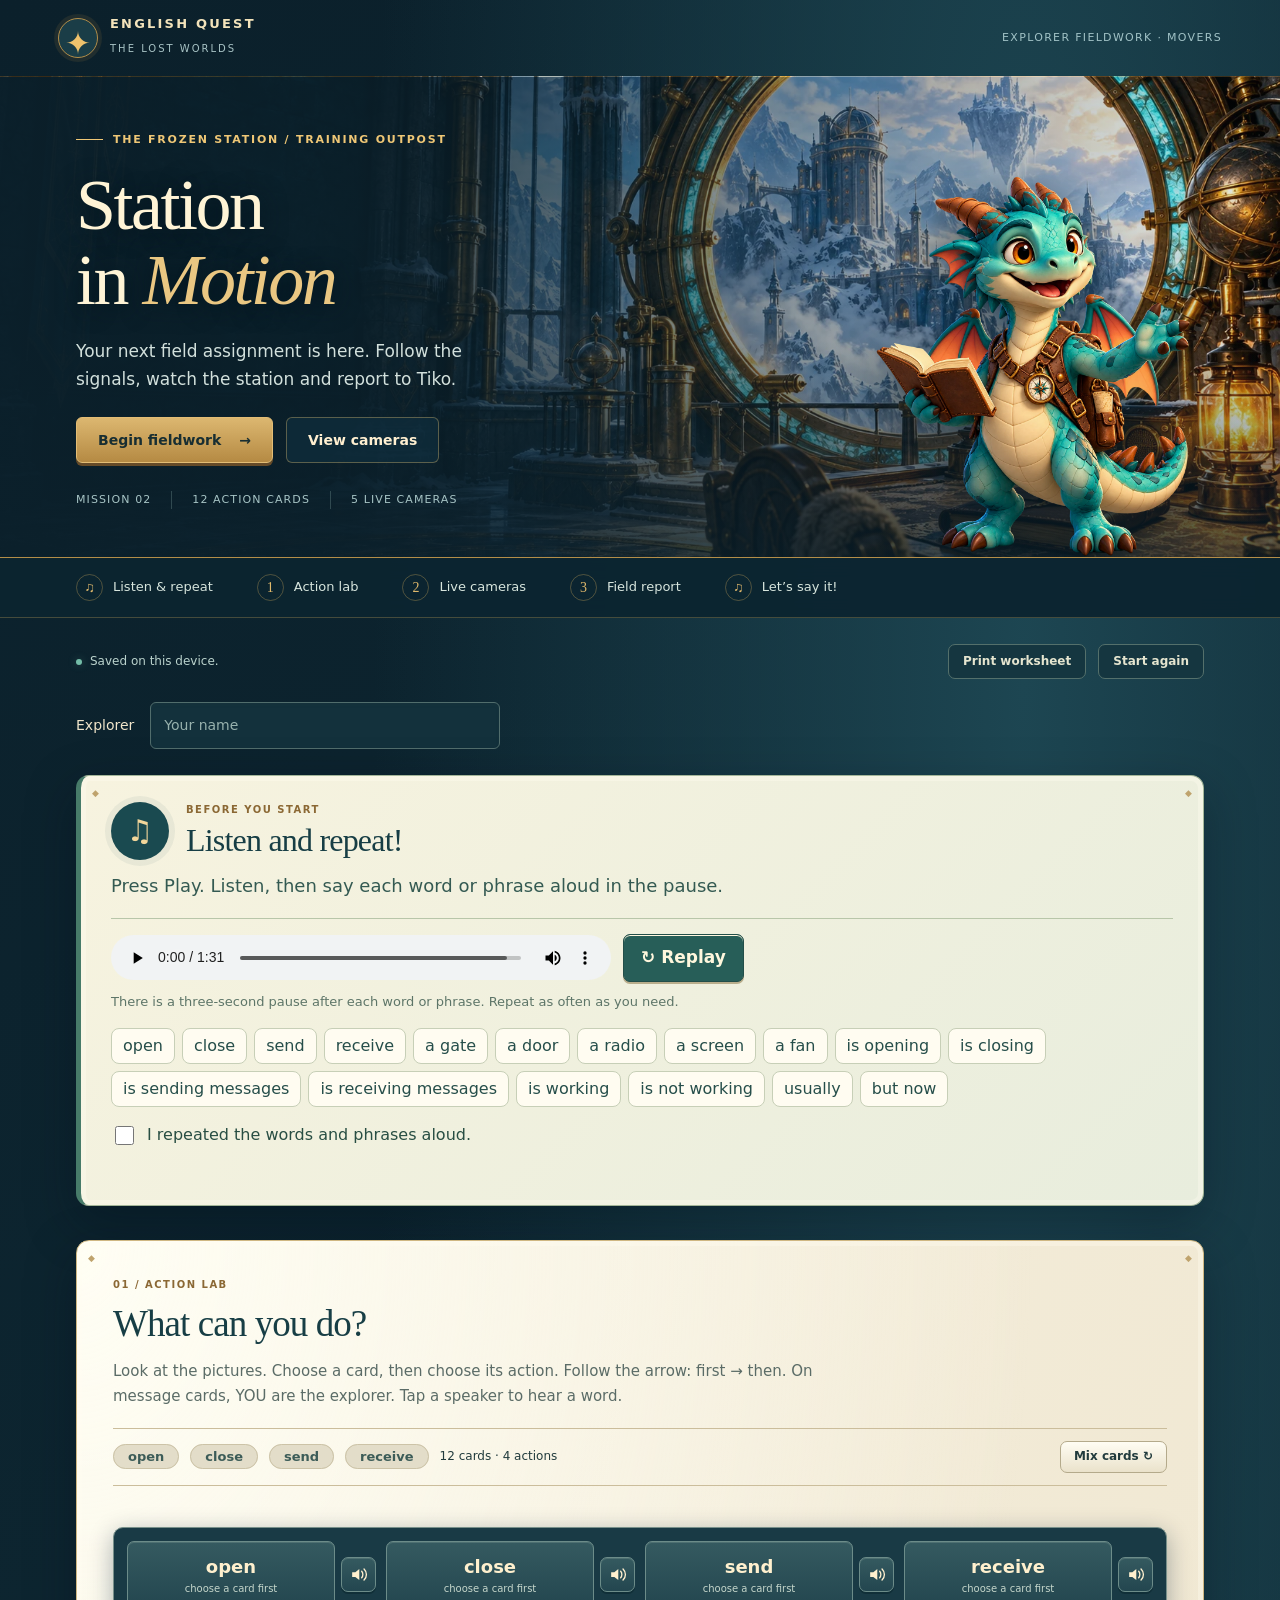
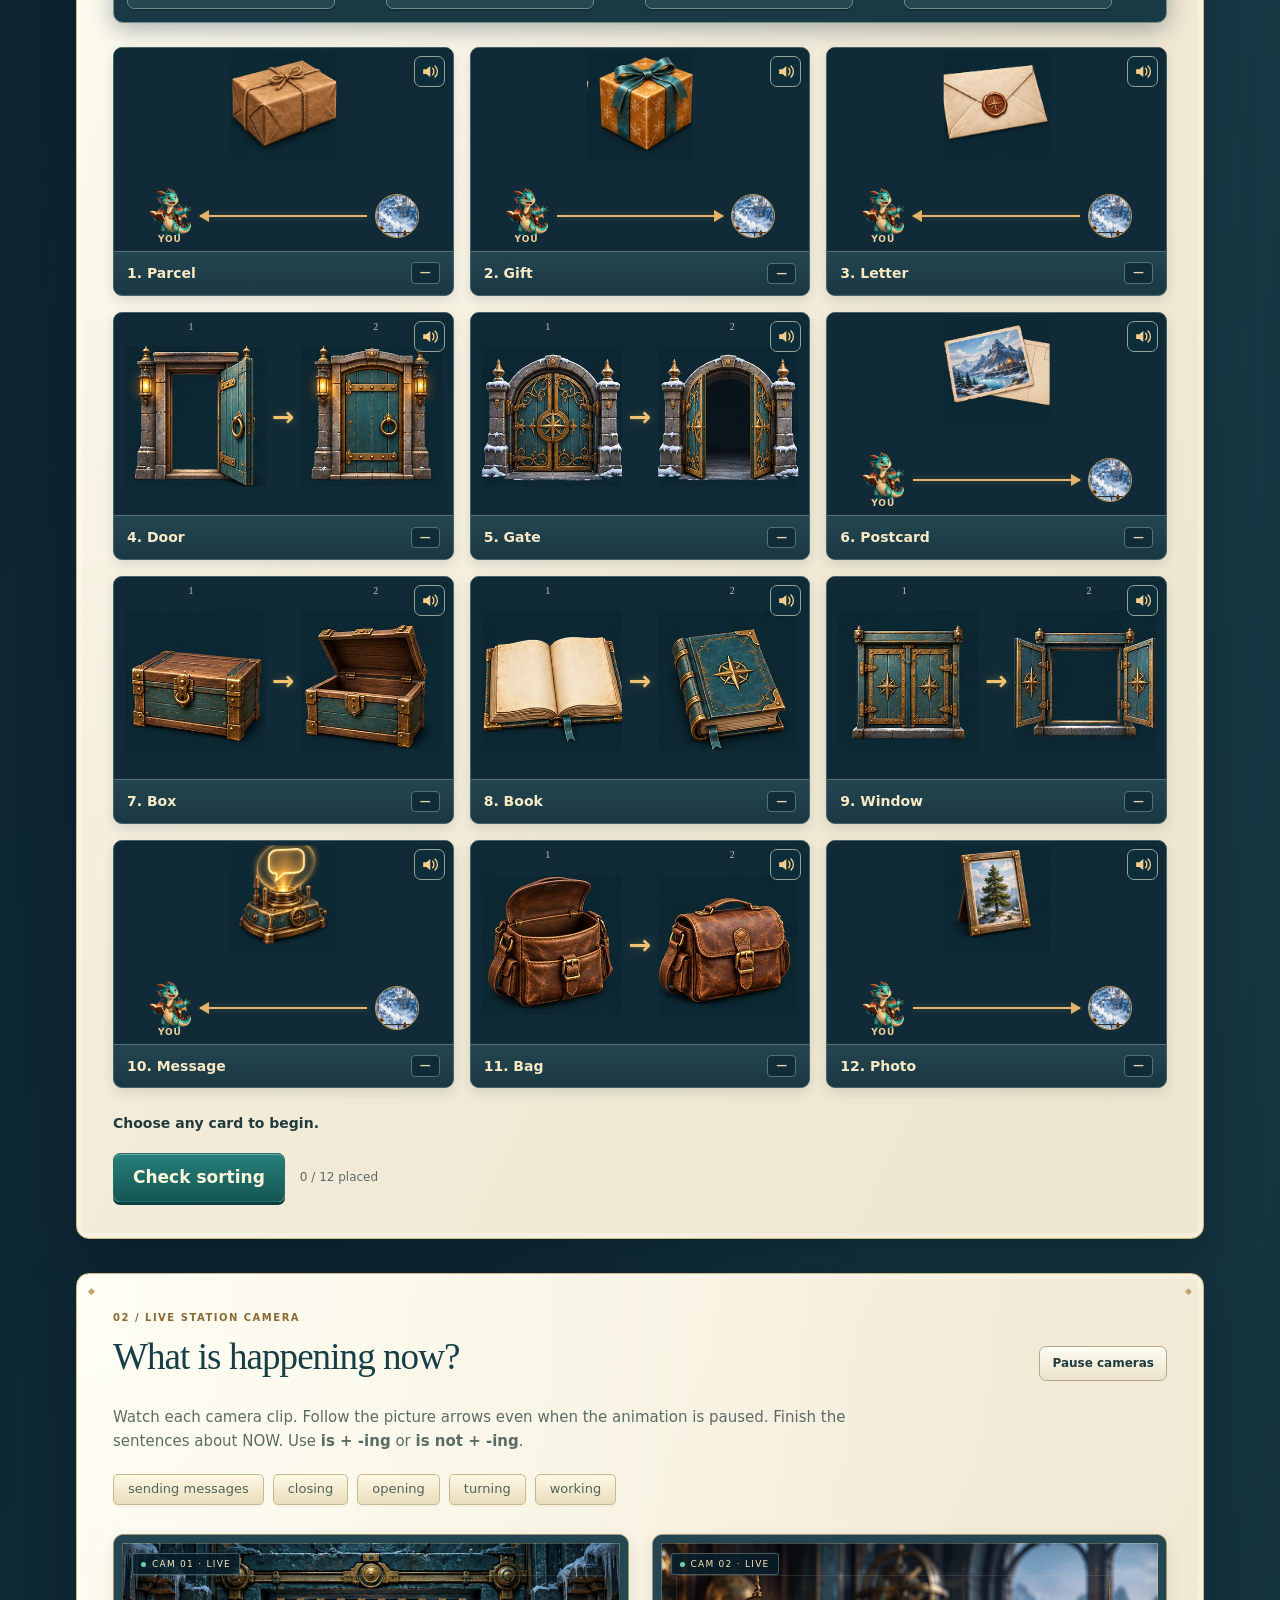
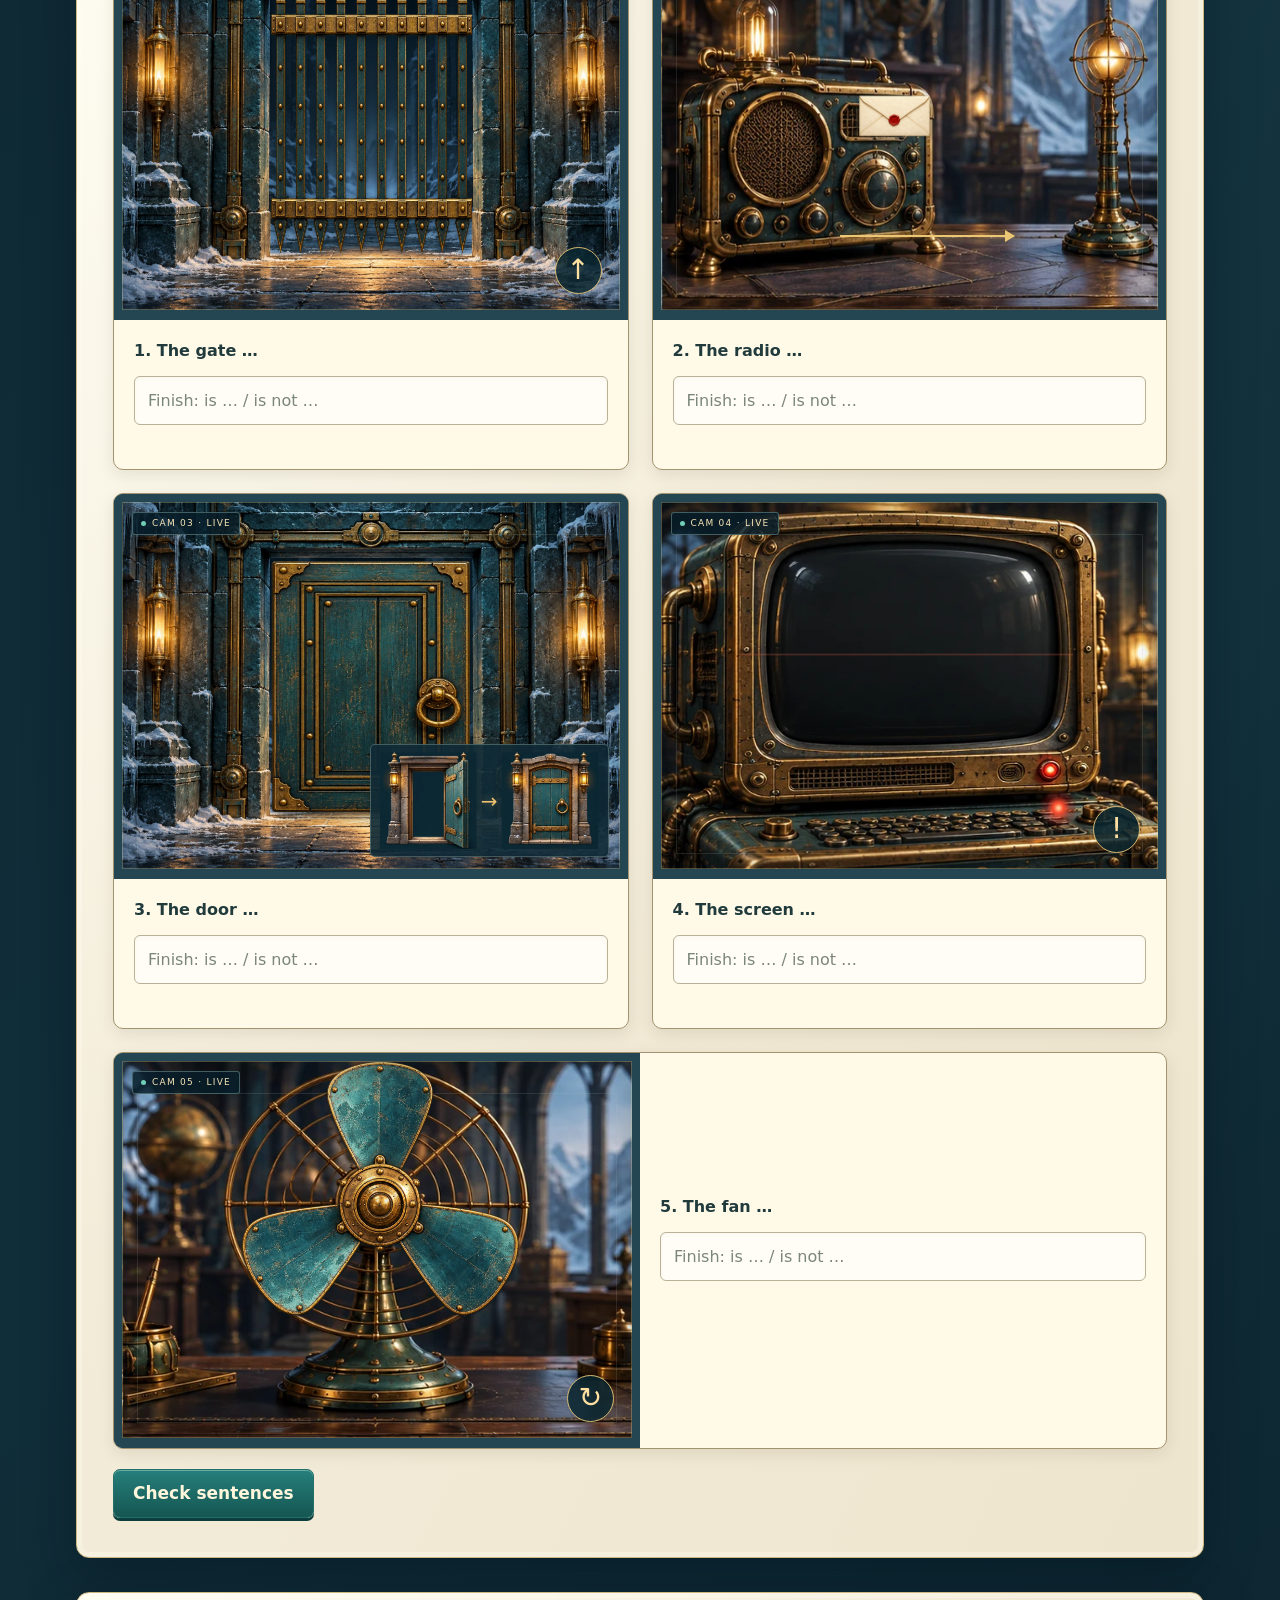
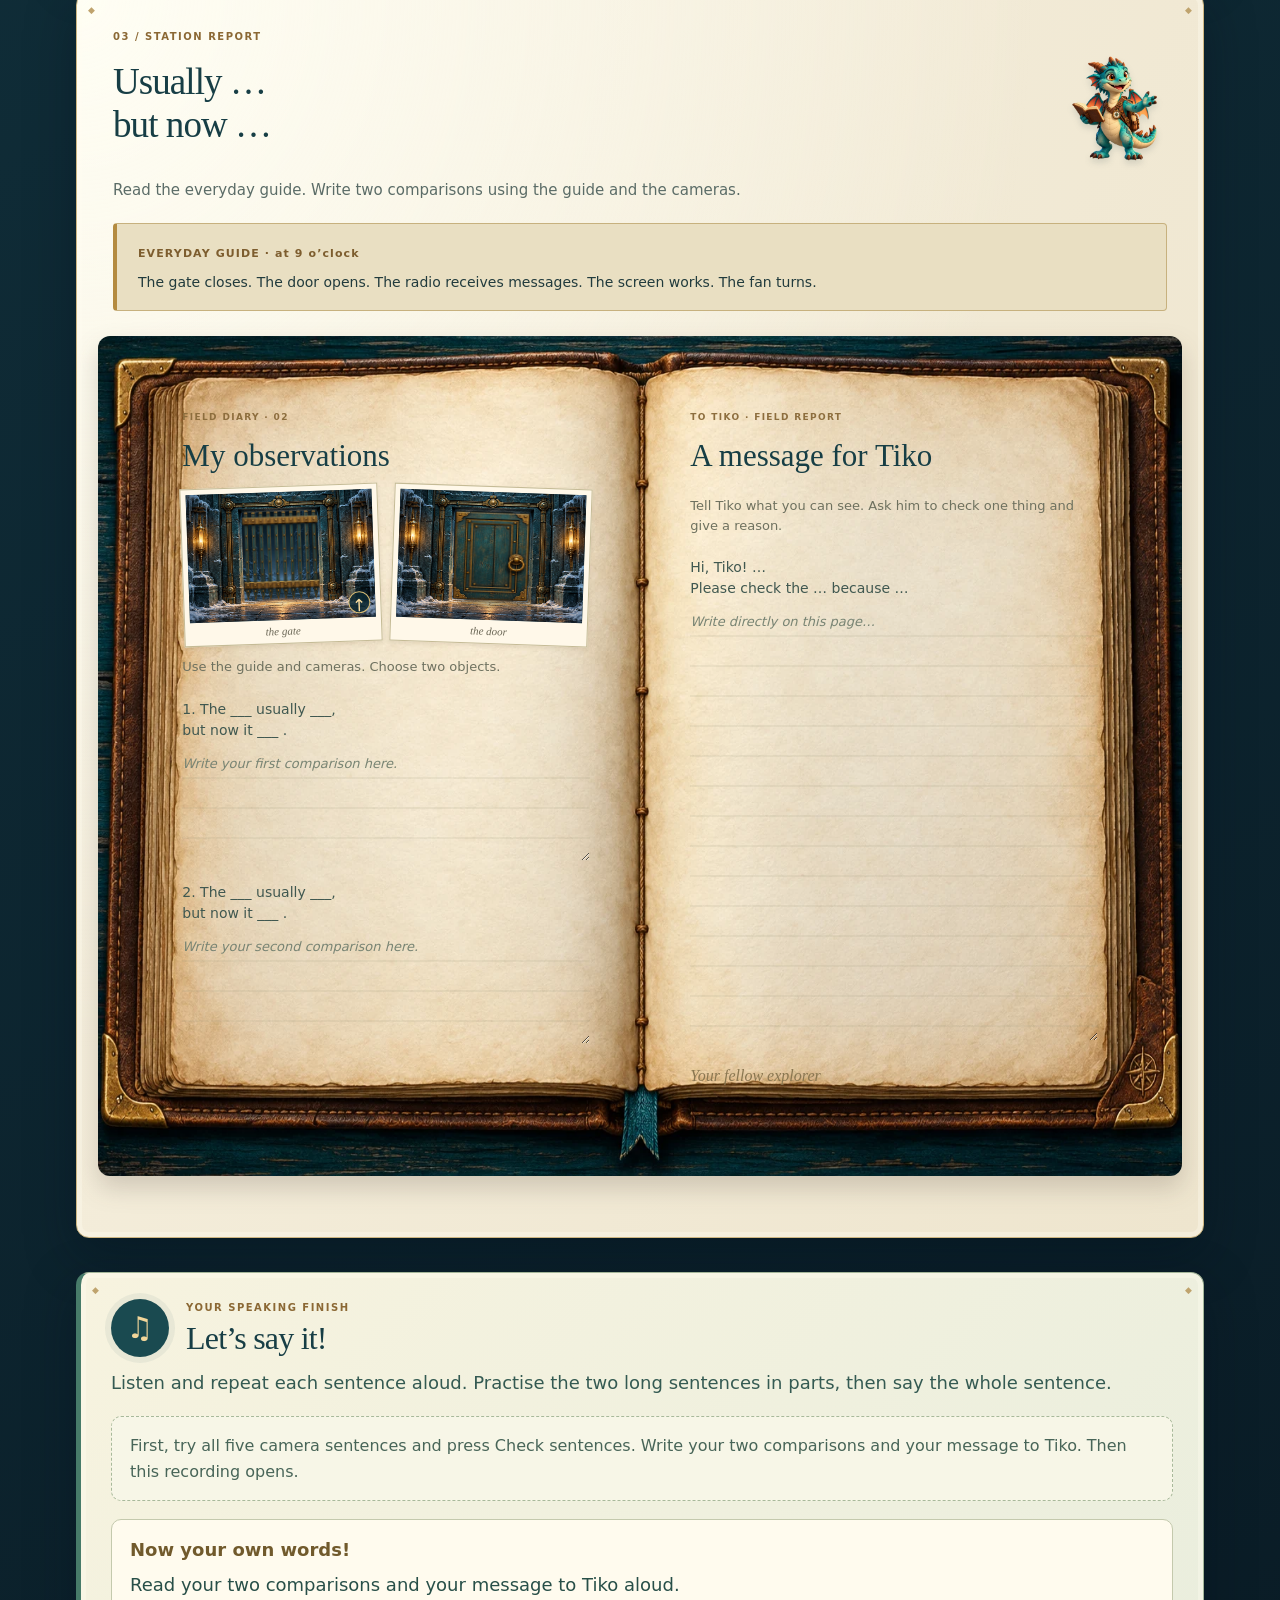
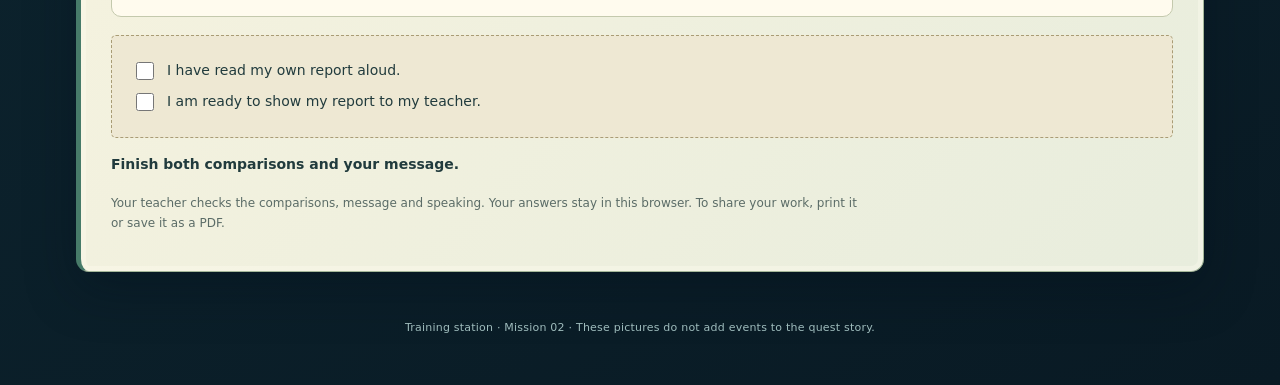
==== commit 2a41078c: "Add opening and final listen-and-repeat practice to Mission 02 homework" ====
--- a/index.html
+++ b/index.html
@@ -9,15 +9,23 @@
 <link rel="stylesheet" href="motion-journal.css?v=20261022-2">
 <link rel="stylesheet" href="pronunciation.css?v=20261022-2">
 <link rel="stylesheet" href="card-art.css?v=20261022-2">
+<link rel="stylesheet" href="speaking.css?v=20261025-1">
 </head>
 <body>
 <div class="masthead"><a href="#" class="brand"><span class="compass" aria-hidden="true">✦</span><span><strong>ENGLISH QUEST</strong><small>THE LOST WORLDS</small></span></a><span class="masthead-note">Explorer fieldwork · Movers</span></div>
-<header class="hero"><div class="hero-inner"><div class="hero-copy"><div class="eyebrow">The Frozen Station / Training outpost</div><h1>Station<br>in <em>Motion</em></h1><p>Your next field assignment is here. Follow the signals, watch the station and report to Tiko.</p><div class="hero-buttons"><a class="hero-primary" href="#part1">Begin fieldwork <span aria-hidden="true">→</span></a><a href="#part2">View cameras</a></div><div class="hero-meta"><span>Mission 02</span><span>12 action cards</span><span>5 live cameras</span></div></div><img class="tiko-hero" src="assets/tiko-field-guide.webp" alt="Tiko welcomes you with his field notebook" width="365" height="410"></div></header>
-<nav class="quest-nav" aria-label="Your assignment"><div class="quest-nav-inner"><a href="#part1"><b>1</b> Action lab</a><a href="#part2"><b>2</b> Live cameras</a><a href="#part3"><b>3</b> Field report</a><span class="nav-progress">LOOK · THINK · WRITE</span></div></nav>
+<header class="hero"><div class="hero-inner"><div class="hero-copy"><div class="eyebrow">The Frozen Station / Training outpost</div><h1>Station<br>in <em>Motion</em></h1><p>Your next field assignment is here. Follow the signals, watch the station and report to Tiko.</p><div class="hero-buttons"><a class="hero-primary" href="#repeat-start">Begin fieldwork <span aria-hidden="true">→</span></a><a href="#part2">View cameras</a></div><div class="hero-meta"><span>Mission 02</span><span>12 action cards</span><span>5 live cameras</span></div></div><img class="tiko-hero" src="assets/tiko-field-guide.webp" alt="Tiko welcomes you with his field notebook" width="365" height="410"></div></header>
+<nav class="quest-nav" aria-label="Your assignment"><div class="quest-nav-inner"><a href="#repeat-start"><b>♫</b> Listen & repeat</a><a href="#part1"><b>1</b> Action lab</a><a href="#part2"><b>2</b> Live cameras</a><a href="#part3"><b>3</b> Field report</a><a href="#repeat-final"><b>♫</b> Let’s say it!</a></div></nav>
 <main>
 <div class="toolbar"><span class="save" id="saveStatus" role="status">Answers save on this device.</span><button id="print">Print worksheet</button><button id="restart">Start again</button></div>
 <div id="resetBox" class="reset-box" hidden><p>Start a new attempt? This will clear your answers on this device.</p><button id="cancelReset">Keep my work</button> <button id="confirmReset">Clear and start again</button></div>
 <label class="name">Explorer <input id="name" autocomplete="given-name" placeholder="Your name" maxlength="70"></label>
+<section id="repeat-start" class="repeat-block">
+<div class="repeat-heading"><span class="repeat-emblem" aria-hidden="true">♫</span><div><div class="step">BEFORE YOU START</div><h2>Listen and repeat!</h2></div></div>
+<p class="repeat-instruction">Press Play. Listen, then say each word or phrase aloud in the pause.</p>
+<div class="repeat-player"><div class="repeat-controls"><audio id="repeat-start-audio" data-repeat-audio controls preload="metadata" src="assets/audio/listen-repeat-start.mp3" aria-label="Words and phrases: listen and repeat"></audio><button type="button" data-repeat-replay="repeat-start-audio">↻ Replay</button></div><p class="repeat-note">There is a three-second pause after each word or phrase. Repeat as often as you need.</p>
+<div class="repeat-words" aria-label="Words and phrases to repeat"><span>open</span><span>close</span><span>send</span><span>receive</span><span>a gate</span><span>a door</span><span>a radio</span><span>a screen</span><span>a fan</span><span>is opening</span><span>is closing</span><span>is sending messages</span><span>is receiving messages</span><span>is working</span><span>is not working</span><span>usually</span><span>but now</span></div>
+<label class="repeat-self-check"><input type="checkbox" data-repeat-check="warmupRepeated"> I repeated the words and phrases aloud.</label><p class="repeat-status" role="status" aria-live="polite"></p></div>
+</section>
 <section id="part1"><div class="step">01 / Action lab</div><h2>What can you do?</h2><p class="intro">Look at the pictures. Choose a card, then choose its action. Follow the arrow: first → then. On message cards, YOU are the explorer. Tap a speaker to hear a word.</p>
 <div class="legend"><span><b>open</b></span><span><b>close</b></span><span><b>send</b></span><span><b>receive</b></span><span>12 cards · 4 actions</span><button id="mixCards" type="button">Mix cards ↻</button></div>
 
@@ -31,7 +39,19 @@
 <div class="writing journal-spread" aria-label="Your open field diary">
 <div class="journal-page journal-left"><p class="journal-eyebrow">FIELD DIARY · 02</p><h3>My observations</h3><div class="journal-photos" aria-label="Look back at the cameras"><figure><div class="mini-camera" data-mini-camera="gate"></div><figcaption>the gate</figcaption></figure><figure><div class="mini-camera" data-mini-camera="door"></div><figcaption>the door</figcaption></figure></div><p class="journal-instruction">Use the guide and cameras. Choose two objects.</p><label for="compare1">1. The ___ usually ___,<br>but now it ___ .<textarea id="compare1" rows="3" placeholder="Write your first comparison here."></textarea></label><label for="compare2">2. The ___ usually ___,<br>but now it ___ .<textarea id="compare2" rows="3" placeholder="Write your second comparison here."></textarea></label></div>
 <div class="journal-page journal-right"><p class="journal-eyebrow">TO TIKO · FIELD REPORT</p><h3>A message for Tiko</h3><p class="journal-instruction">Tell Tiko what you can see. Ask him to check one thing and give a reason.</p><label for="message">Hi, Tiko! …<br>Please check the … because …<textarea id="message" rows="11" placeholder="Write directly on this page…"></textarea></label><span class="journal-signoff">Your fellow explorer</span></div></div>
-<div class="checklist"><label><input type="checkbox" id="readAloud"> I have read my report aloud.</label><label><input type="checkbox" id="ready"> I am ready to show my report to my teacher.</label></div><p id="reportStatus" class="status" role="status"></p><p class="notice">Your teacher checks the comparisons, message and speaking. Your answers stay in this browser. To share your work, print it or save it as a PDF.</p></section>
+</section>
+<section id="repeat-final" class="repeat-block repeat-final" data-unlocked="false">
+<div class="repeat-heading"><span class="repeat-emblem" aria-hidden="true">♫</span><div><div class="step">YOUR SPEAKING FINISH</div><h2>Let’s say it!</h2></div></div>
+<p class="repeat-instruction">Listen and repeat each sentence aloud. Practise the two long sentences in parts, then say the whole sentence.</p>
+<p class="repeat-lock">First, try all five camera sentences and press Check sentences. Write your two comparisons and your message to Tiko. Then this recording opens.</p>
+<div data-repeat-player hidden>
+<div class="repeat-controls"><audio id="repeat-final-audio" data-repeat-audio controls preload="metadata" data-src="assets/audio/listen-repeat-final.mp3" aria-label="A message to Tiko: listen and repeat"></audio><button type="button" data-repeat-replay="repeat-final-audio">↻ Replay</button></div><p class="repeat-note">Use each pause to speak. Longer sentences have longer pauses.</p>
+<details class="repeat-transcript"><summary>Words for the recording</summary><ol><li>Hi, Tiko!</li><li>I am at the station.</li><li>The gate is opening.</li><li>The radio is sending messages.</li><li>The door is closing.</li><li>The screen is not working.</li><li>The fan is turning.</li><li>The gate usually closes, but now it is opening.</li><li>The radio usually receives messages, but now it is sending messages.</li><li>Please check the screen because it is not working.</li><li>Thank you, Tiko!</li></ol></details>
+<label class="repeat-self-check"><input type="checkbox" data-repeat-check="finalRepeated"> I repeated the recording aloud.</label><p class="repeat-status" role="status" aria-live="polite"></p>
+</div>
+<div class="repeat-own-work"><strong>Now your own words!</strong>Read your two comparisons and your message to Tiko aloud.</div>
+<div class="checklist"><label><input type="checkbox" id="readAloud"> I have read my own report aloud.</label><label><input type="checkbox" id="ready"> I am ready to show my report to my teacher.</label></div><p id="reportStatus" class="status" role="status"></p><p class="notice">Your teacher checks the comparisons, message and speaking. Your answers stay in this browser. To share your work, print it or save it as a PDF.</p>
+</section>
 <footer>Training station · Mission 02 · These pictures do not add events to the quest story.</footer>
 </main>
 <script>
@@ -45,7 +65,7 @@
 const fresh=()=>({order:mixOrder(),orderEdition:3,bank:shuffle(freshBank),sort:{},checkedSort:false,now:['','','','',''],checkedNow:false,name:'',compare1:'',compare2:'',message:'',readAloud:false,ready:false});
 let state=fresh(),stored=false,storageOK=true,orderMigrated=false;
 try{const raw=localStorage.getItem(KEY);if(raw){const s=JSON.parse(raw);if(s&&Array.isArray(s.order)&&s.order.length===12&&new Set(s.order).size===12&&s.order.every(id=>items.some(x=>x.id===id))){state={...fresh(),...s};state.sort=s.sort&&typeof s.sort==='object'?s.sort:{};state.now=Array.from({length:5},(_,i)=>typeof s.now?.[i]==='string'?s.now[i]:'');state.bank=Array.isArray(s.bank)&&s.bank.length===5&&new Set(s.bank).size===5&&s.bank.every(x=>freshBank.includes(x))?s.bank:fresh().bank;stored=true}}}catch(e){storageOK=false}
-function save(){try{localStorage.setItem(KEY,JSON.stringify(state));storageOK=true;$('#saveStatus').textContent='Saved on this device.'}catch(e){storageOK=false;$('#saveStatus').textContent='Saving is unavailable. Print or save a PDF before closing.'}reportStatus()}
+function save(){try{localStorage.setItem(KEY,JSON.stringify(state));storageOK=true;$('#saveStatus').textContent='Saved on this device.'}catch(e){storageOK=false;$('#saveStatus').textContent='Saving is unavailable. Print or save a PDF before closing.'}reportStatus();document.dispatchEvent(new Event('homework02-saved'))}
 if(stored){const rawOrder=JSON.parse(localStorage.getItem(KEY));if(rawOrder.orderEdition!==3){state.order=mixOrder(state.order);state.orderEdition=3;orderMigrated=true}}
 const spriteMap={window:[0,1],box:[2,3],gate:[4,5],bag:[6,7],book:[8,9],door:[10,11],postcard:[12],gift:[13],photo:[14],letter:[15],parcel:[16],message:[17]};
 function sprite(n,extra=''){return `<span class="sprite ${extra}" style="--sx:${n%6};--sy:${Math.floor(n/6)}" aria-hidden="true"><img class="atlas-image" src="assets/inventory-atlas.webp" width="1774" height="887" alt="" decoding="async"></span>`}
@@ -78,5 +98,6 @@
 init();if(!stored||orderMigrated)save();if(stored&&storageOK)$('#saveStatus').textContent='Your saved answers have been restored.';else if(!storageOK)$('#saveStatus').textContent='Saving is unavailable. Print or save a PDF before closing.';
 </script>
 <script src="card-art.js?v=20261022-2"></script>
-<script src="pronunciation.js?v=20261022-2"></script>
+<script src="pronunciation.js?v=20261025-1"></script>
+<script src="speaking.js?v=20261025-1"></script>
 </body></html>
--- a/speaking.css
+++ b/speaking.css
@@ -0,0 +1,5 @@
+.repeat-block{position:relative;background:linear-gradient(135deg,#f7f3df,#e8eddd);border:1px solid #a4b699;border-left:5px solid #477b69;padding:26px 30px;scroll-margin-top:100px}
+.repeat-heading{display:flex;align-items:center;gap:17px;margin-bottom:12px}.repeat-emblem{display:grid;place-items:center;width:58px;height:58px;flex-shrink:0;border-radius:50%;background:#1a4a50;color:#f2d69a;font-size:30px;box-shadow:0 0 0 6px #1a4a5010}.repeat-block h2{font-size:32px;margin:4px 0 0}.repeat-block .step{margin:0}.repeat-instruction{font-size:18px;line-height:1.6;color:#345a52;margin:12px 0 18px}.repeat-player{border-top:1px solid #b8c6a9;padding-top:15px}.repeat-controls{display:flex;align-items:center;gap:12px;flex-wrap:wrap}.repeat-controls audio{display:block;width:min(500px,100%);max-width:100%;height:45px}.repeat-controls button{padding:9px 17px;background:#275e58;color:#fff7dd;border:1px solid #224e49}.repeat-controls button:hover{background:#174c48}.repeat-block .repeat-note{font-size:13px;color:#5d7568;margin:10px 0}.repeat-words{display:flex;gap:7px;flex-wrap:wrap;margin:16px 0}.repeat-words span{font-size:16px;line-height:1.35;background:#fffcf1;border:1px solid #c7cfb7;border-radius:8px;padding:6px 11px;color:#264e4a}.repeat-self-check{display:flex;align-items:flex-start;gap:10px;font-size:16px;line-height:1.5;color:#284e43;margin-top:16px}.repeat-self-check input{width:19px;height:19px;flex-shrink:0;margin-top:3px;accent-color:#286c57}.repeat-status{font-size:14px;color:#46715c;min-height:22px;margin:9px 0 0}.repeat-status.error{color:#a14624;font-weight:600}.repeat-block.repeated{border-left-color:#18845f}.repeat-transcript{font-size:17px;color:#2d554c;margin:16px 0}.repeat-transcript summary{cursor:pointer;font-size:15px;font-weight:600}.repeat-transcript ol{padding-left:25px;line-height:1.8}.repeat-own-work{font-size:18px;line-height:1.7;color:#284f48;background:#fffbee;border:1px solid #c4c9ad;border-radius:10px;padding:15px 18px;margin-top:18px}.repeat-own-work strong{display:block;color:#715a2c;margin-bottom:4px}.repeat-lock{font-size:16px;color:#486558;background:#f7f6e7;border:1px dashed #a8b99a;border-radius:10px;padding:16px 18px}.repeat-block [hidden]{display:none!important}.repeat-final .checklist{margin-top:18px}.quest-nav-inner{flex-wrap:wrap}
+@media(max-width:700px){.repeat-block{padding:22px 16px;scroll-margin-top:110px}.repeat-heading{gap:12px}.repeat-emblem{width:43px;height:43px;font-size:24px}.repeat-block h2{font-size:27px}.repeat-instruction,.repeat-own-work{font-size:16px}.repeat-controls{gap:9px}.repeat-controls audio{width:100%}.repeat-words span{font-size:14px;padding:5px 8px}.repeat-self-check{font-size:15px}.repeat-lock{font-size:15px}.quest-nav-inner{justify-content:flex-start;gap:9px 15px}.repeat-transcript{font-size:16px}}
+@media print{.repeat-block{border:1px solid #9aab98;border-left:3px solid #477b69;box-shadow:none;padding:12px 15px;break-inside:avoid;scroll-margin:0}.repeat-emblem,.repeat-controls,.repeat-status,.repeat-lock,.repeat-transcript{display:none!important}.repeat-block h2{font-size:23px}.repeat-instruction,.repeat-self-check,.repeat-own-work{font-size:12px;line-height:1.5}.repeat-words{gap:5px;margin:8px 0}.repeat-words span{font-size:11px;padding:3px 7px}.repeat-note{font-size:10px!important}.repeat-own-work{padding:8px 10px}.repeat-final{break-before:auto}}
+@media screen{html{scroll-padding-top:calc(var(--hw-nav-height,80px) + 12px)}.bins{top:var(--hw-nav-height,80px)}.repeat-block{scroll-margin-top:calc(var(--hw-nav-height,80px) + 12px)}}
